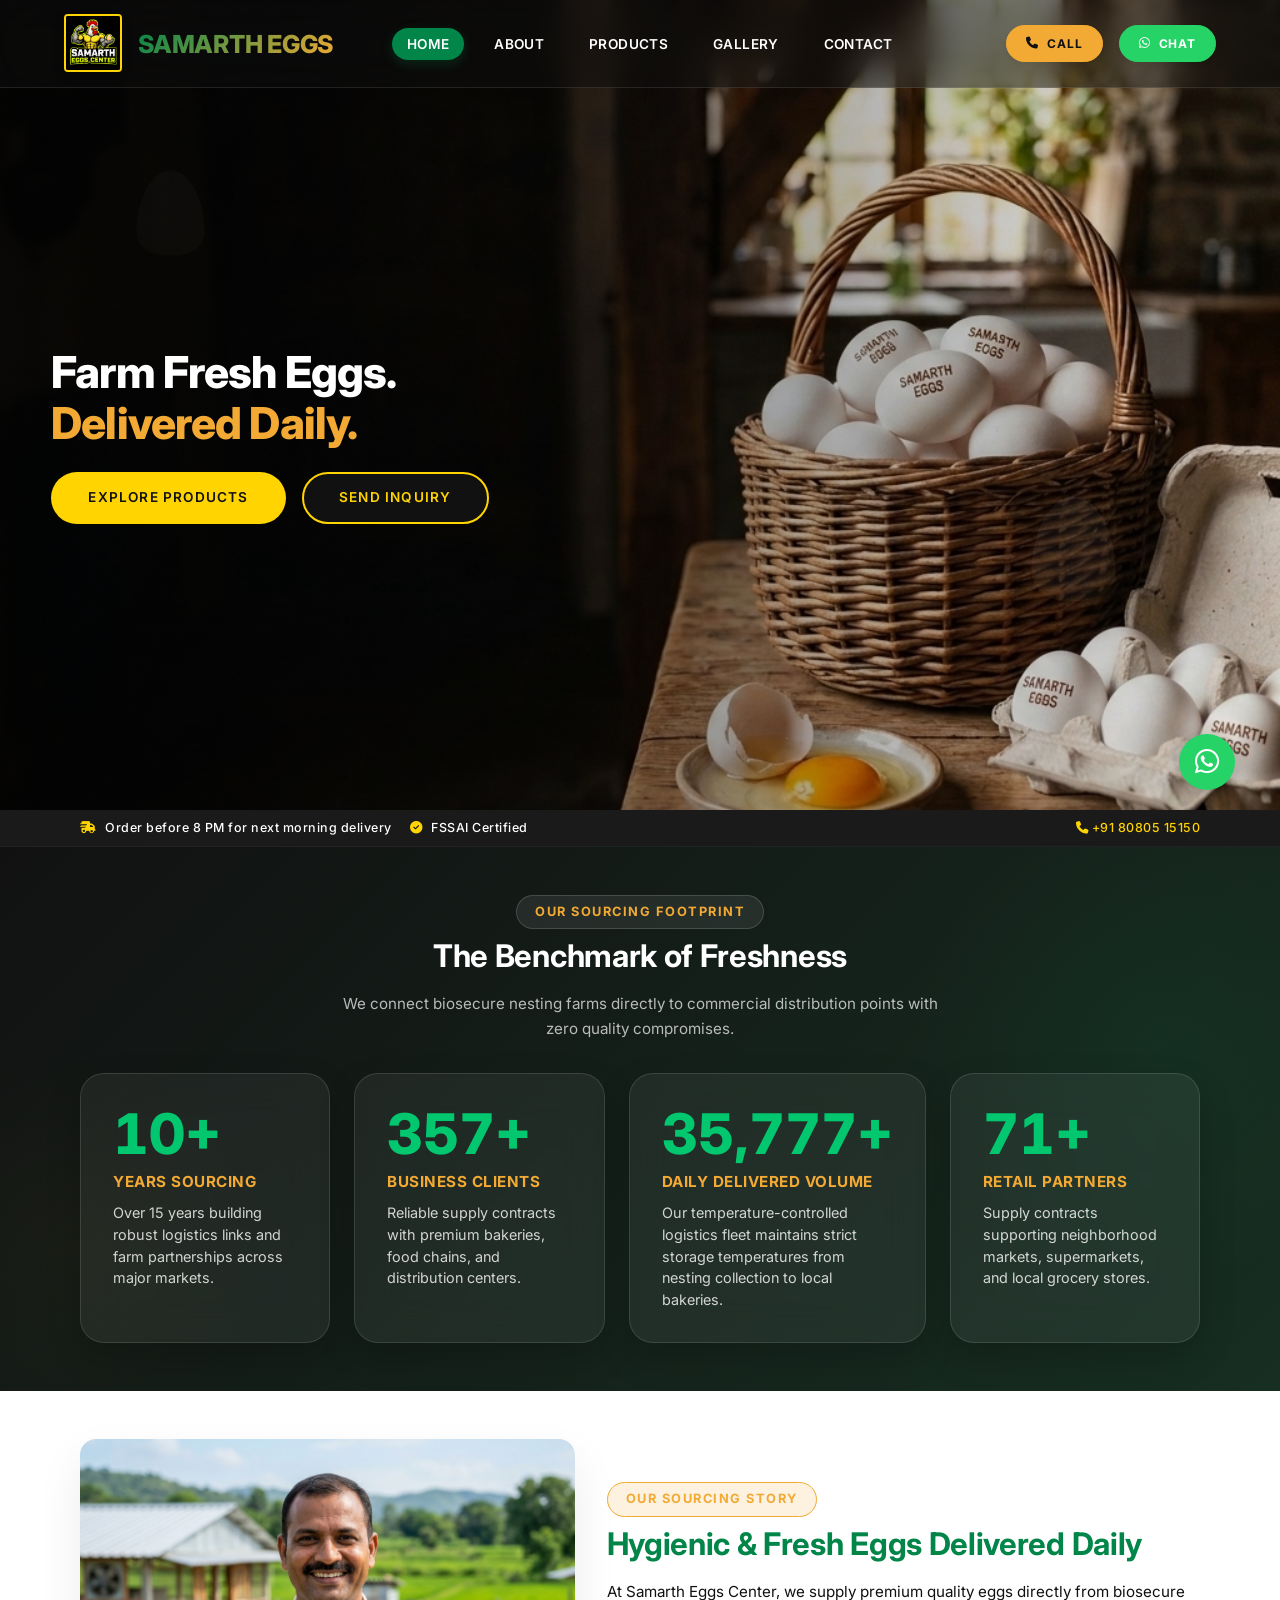
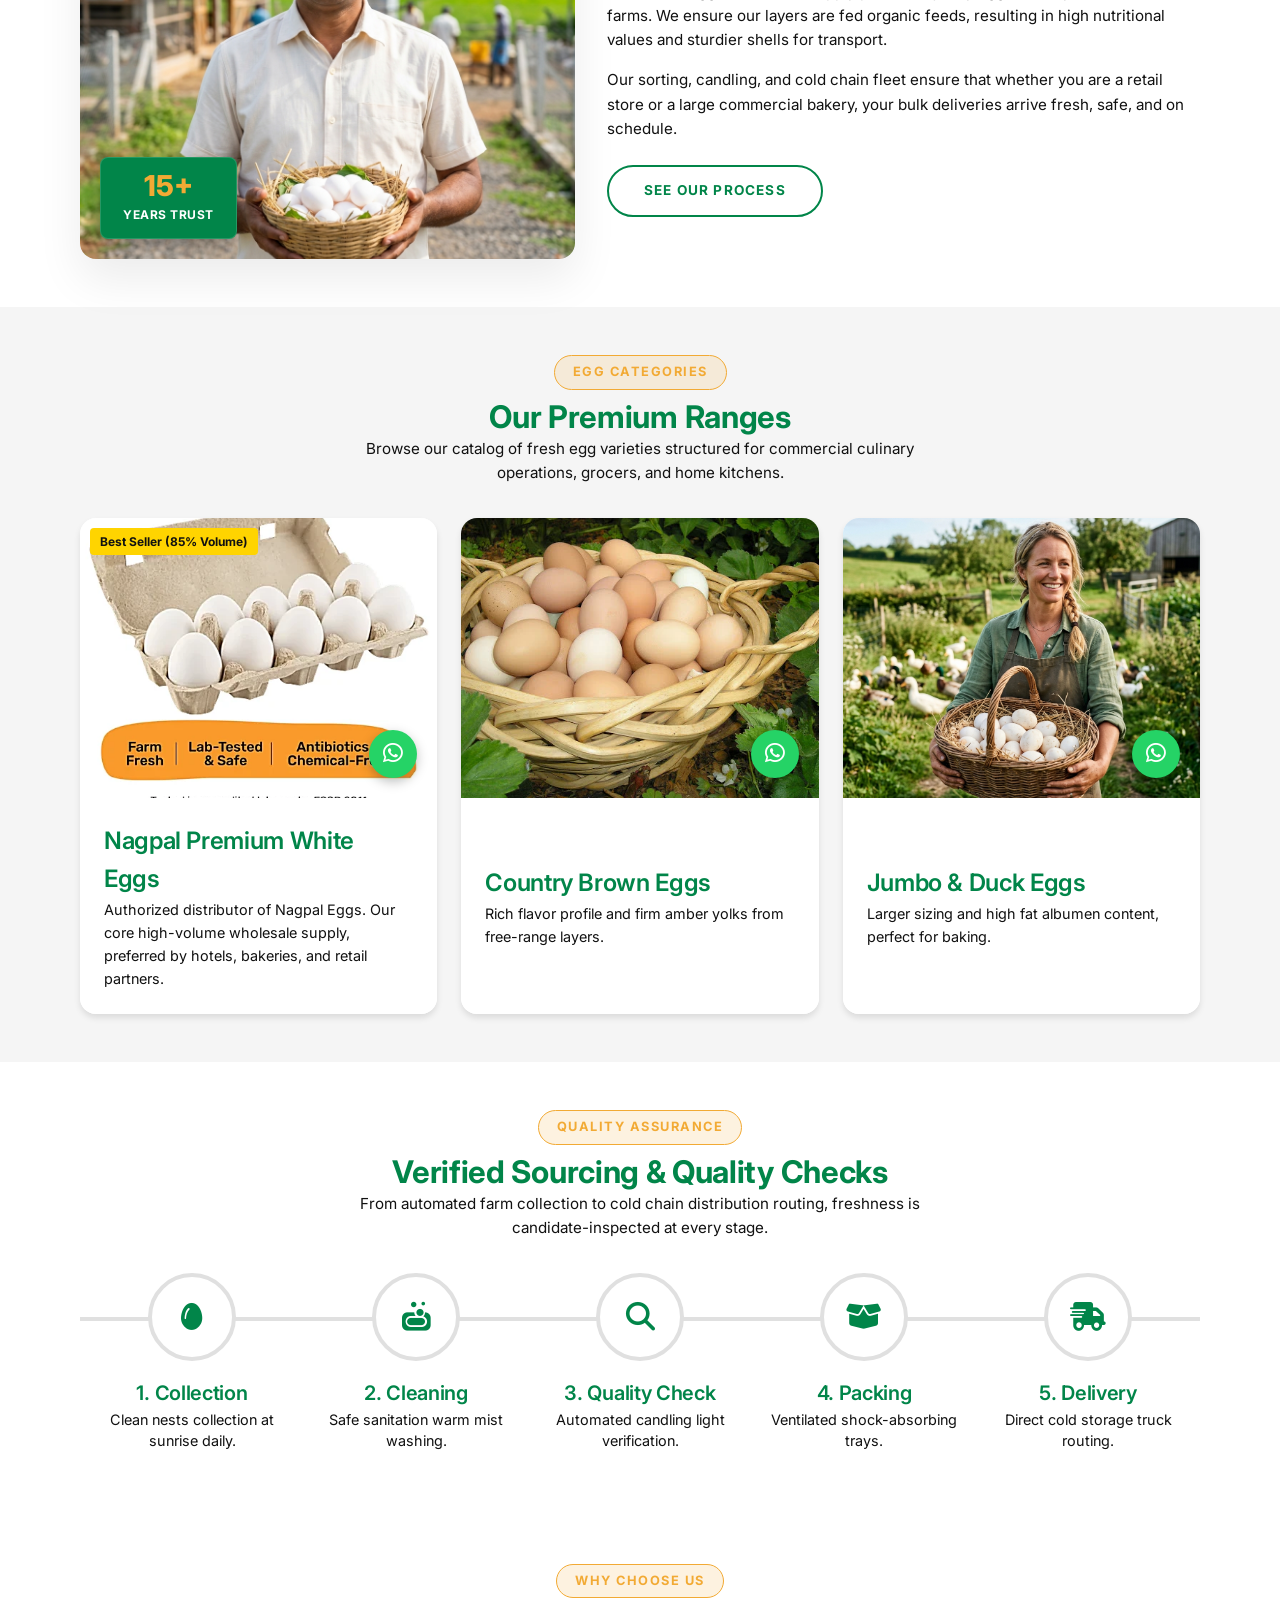
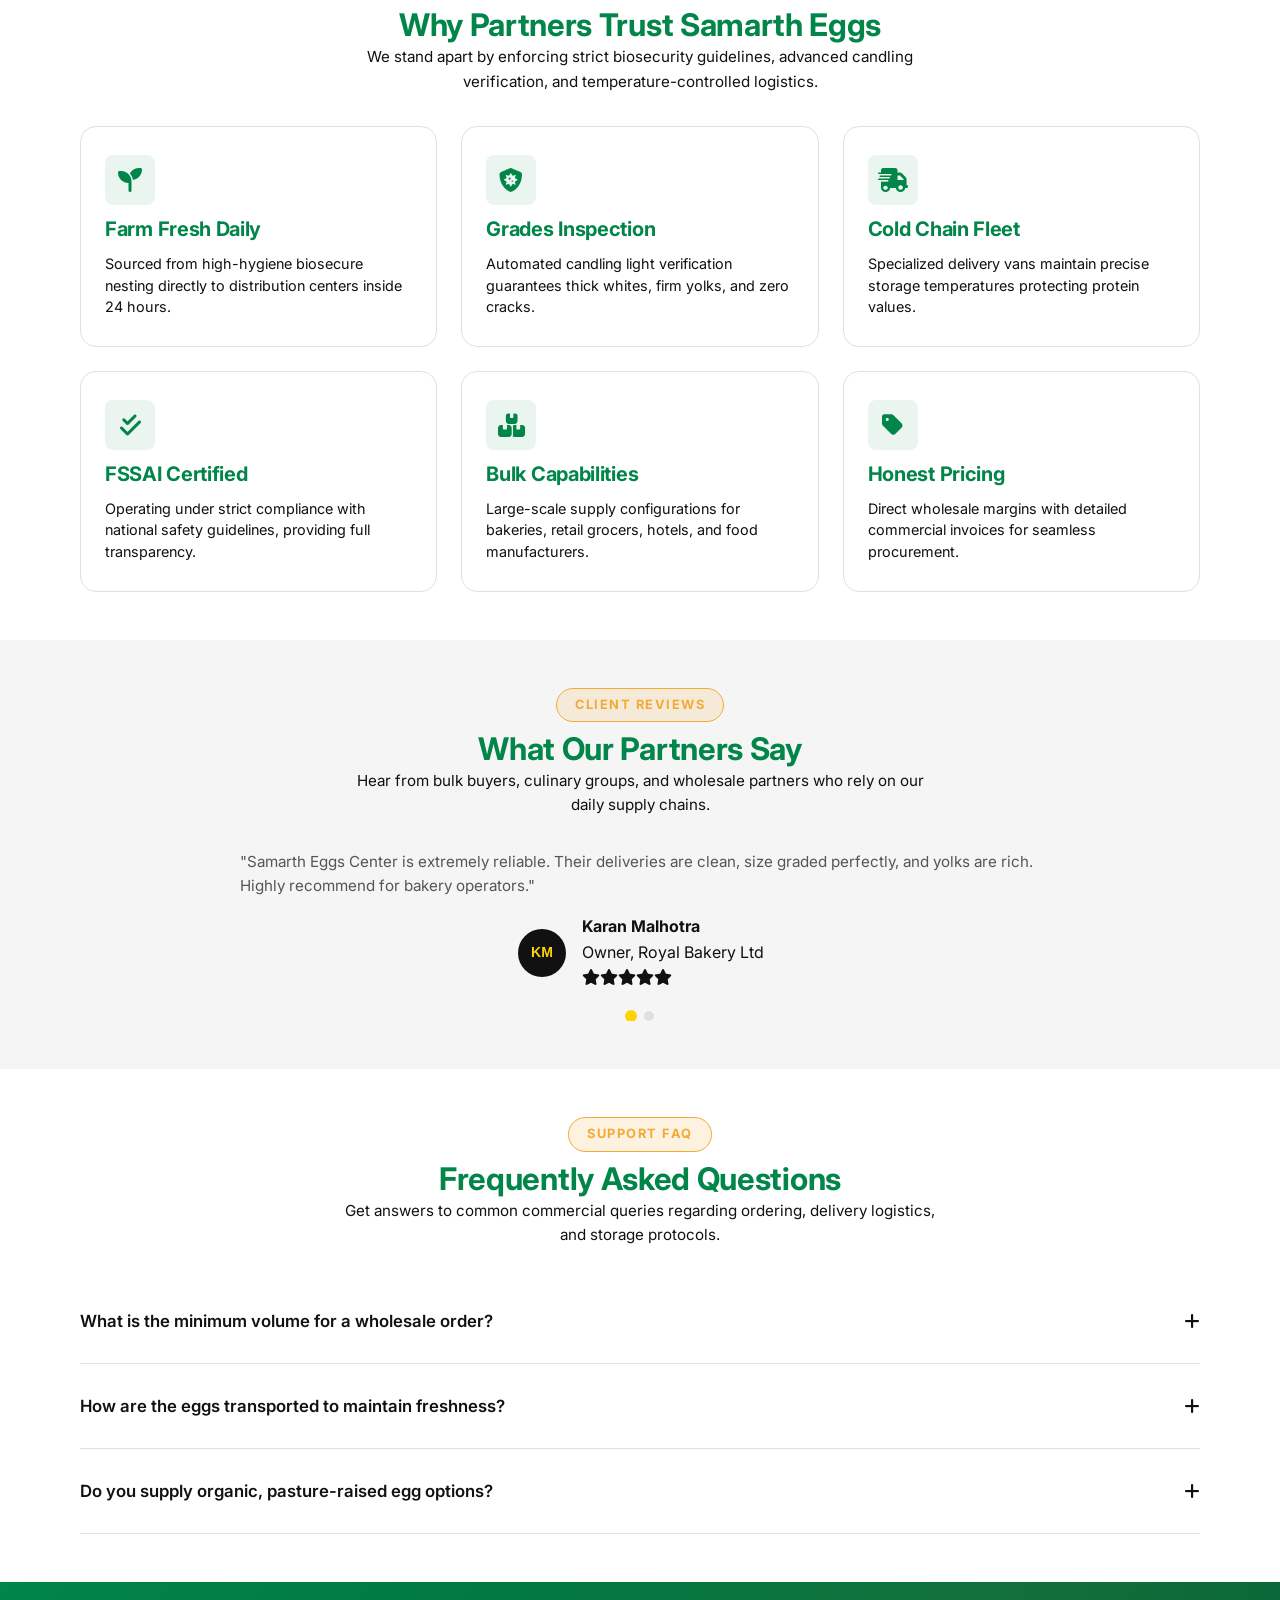
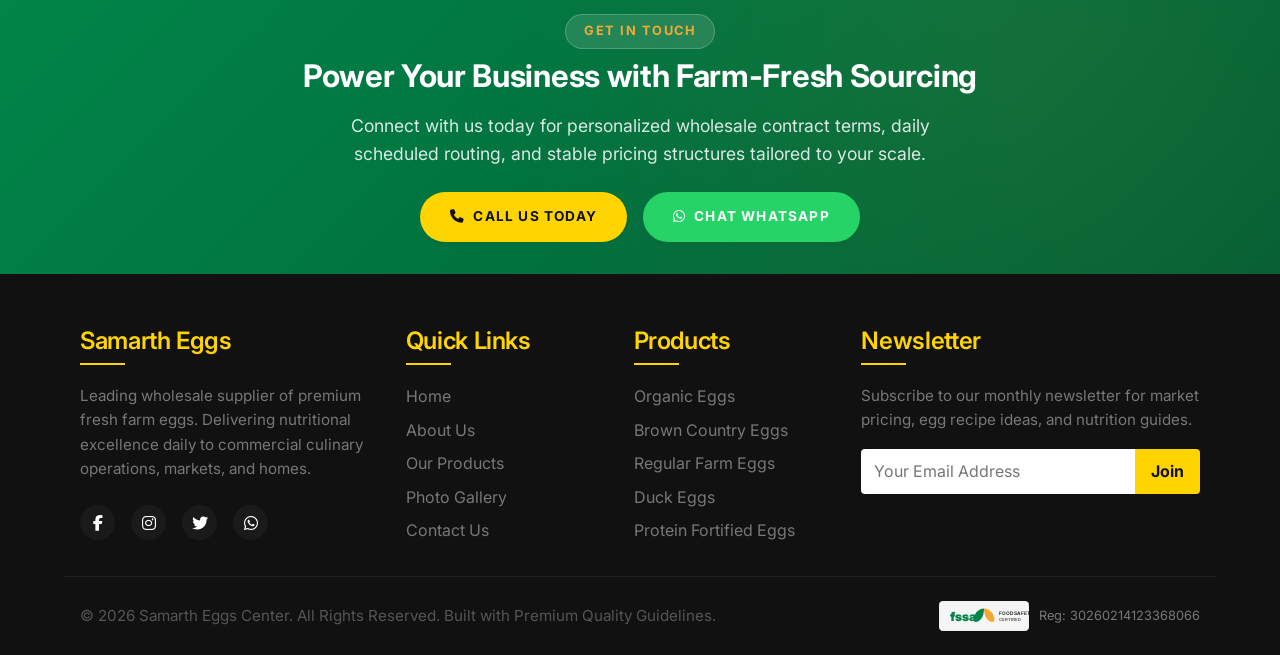
==== index.html @ 02a740b0 "Update white eggs branding, premium frosted glass cards, google map integration, and floating whatsa" ====
<!DOCTYPE html>
<html lang="en">
<head>
  <meta charset="UTF-8">
  <meta name="viewport" content="width=device-width, initial-scale=1.0">
  <title>Samarth Eggs Center | Premium Fresh Farm Eggs Delivered Daily</title>
  <meta name="description" content="Get premium quality farm fresh eggs delivered daily. We supply high-protein, organic, country, and brown eggs wholesale for hotels, bakeries, and retail.">
  
  <!-- Canonical & SEO Metas -->
  <link rel="canonical" href="https://samartheggscenter.com/index.html">
  <meta property="og:title" content="Samarth Eggs Center | Premium Fresh Farm Eggs">
  <meta property="og:description" content="Get premium quality farm fresh eggs delivered daily wholesale for hotels, bakeries, and retail.">
  <meta property="og:type" content="website">
  <meta property="og:url" content="https://samartheggscenter.com/index.html">
  <meta property="og:image" content="https://samartheggscenter.com/logo.jpeg">
  <meta name="twitter:card" content="summary_large_image">
  
  <!-- Favicon -->
  <link rel="icon" type="image/jpeg" href="logo.jpeg">
  
  <!-- Icons CDN -->
  <link rel="stylesheet" href="https://cdnjs.cloudflare.com/ajax/libs/font-awesome/6.4.0/css/all.min.css">
  
  <!-- CSS Stylesheets -->
  <link rel="stylesheet" href="css/style.css">
  <link rel="stylesheet" href="css/responsive.css">

  <!-- Organization Schema -->
  <script type="application/ld+json">
  {
    "@context": "https://schema.org",
    "@type": "LocalBusiness",
    "name": "Samarth Eggs Center",
    "image": "https://samartheggscenter.com/logo.jpeg",
    "@id": "https://samartheggscenter.com/#organization",
    "url": "https://samartheggscenter.com",
    "telephone": "+918080515150",
    "priceRange": "$$",
    "address": {
      "@type": "PostalAddress",
      "streetAddress": "Ganesh Narayan Omkarmal Chawal No 99, Room No 05, Opp. Sunder Tower Building, T.J.Road, Sewri West",
      "addressLocality": "Mumbai",
      "addressRegion": "Maharashtra",
      "postalCode": "400015",
      "addressCountry": "IN"
    },
    "openingHoursSpecification": {
      "@type": "OpeningHoursSpecification",
      "dayOfWeek": [
        "Monday",
        "Tuesday",
        "Wednesday",
        "Thursday",
        "Friday",
        "Saturday",
        "Sunday"
      ],
      "opens": "06:00",
      "closes": "21:00"
    }
  }
  </script>
</head>
<body class="has-hero-overlay">

  <!-- Preloader -->
  <div id="preloader">
    <div class="loader"></div>
  </div>

  <!-- Scroll Progress Indicator -->
  <div id="scroll-progress"></div>
  <!-- Header & Sticky Navbar -->
  <header class="scrolled">
    <div class="container navbar">
      <a href="index.html" class="logo" style="display: flex; align-items: center; gap: var(--spacing-sm);">
        <img src="assets/images/logo/logo.jpeg" alt="Samarth Eggs Mascot Logo" style="border-radius: var(--radius-sm); border: 2px solid var(--primary);">
        <span class="logo-text">SAMARTH EGGS</span>
      </a>
      
      <button class="mobile-menu-toggle" aria-label="Toggle Navigation" aria-expanded="false" aria-controls="nav-links">
        <span></span>
        <span></span>
        <span></span>
        <span></span>
      </button>

      <ul class="nav-links" id="nav-links">
        <li><a href="index.html" class="active">Home</a></li>
        <li><a href="about.html">About</a></li>
        <li><a href="products.html">Products</a></li>
        <li><a href="gallery.html">Gallery</a></li>
        <li><a href="contact.html">Contact</a></li>
        <li class="mobile-only-action" style="margin-top: var(--spacing-md);"><a href="tel:+918080515150" class="btn btn-primary"><i class="fas fa-phone"></i> Call Us</a></li>
        <li class="mobile-only-action" style="margin-top: var(--spacing-xs);"><a href="#" class="btn btn-secondary whatsapp-chat-trigger"><i class="fab fa-whatsapp"></i> Chat WhatsApp</a></li>
      </ul>

      <div class="nav-actions">
        <a href="tel:+918080515150" class="btn btn-primary" style="padding: 0.5rem 1.2rem; font-size: 0.75rem;"><i class="fas fa-phone"></i> Call</a>
        <a href="#" class="btn btn-secondary whatsapp-chat-trigger" style="padding: 0.5rem 1.2rem; font-size: 0.75rem;"><i class="fab fa-whatsapp"></i> Chat</a>
      </div>
    </div>
  </header>


  <!-- Hero Section -->
  <section class="hero">
    <div class="hero-overlay"></div>
    <div class="hero-floating-eggs">
      <svg class="floating-egg floating-egg-1" viewBox="0 0 100 120" fill="none" xmlns="http://www.w3.org/2000/svg">
        <path d="M50 10C25 10 10 50 10 80C10 100 25 110 50 110C75 110 90 100 90 80C90 50 75 10 50 10Z" fill="url(#eggGradient)" opacity="0.6"/>
        <defs>
          <radialGradient id="eggGradient" cx="40%" cy="40%" r="60%">
            <stop offset="0%" stop-color="#FFFFFF"/>
            <stop offset="70%" stop-color="#FFFDF0"/>
            <stop offset="100%" stop-color="#FFEBB3"/>
          </radialGradient>
        </defs>
      </svg>
      <svg class="floating-egg floating-egg-2" viewBox="0 0 100 120" fill="none" xmlns="http://www.w3.org/2000/svg">
        <path d="M50 10C25 10 10 50 10 80C10 100 25 110 50 110C75 110 90 100 90 80C90 50 75 10 50 10Z" fill="url(#eggGradient2)" opacity="0.5"/>
        <defs>
          <radialGradient id="eggGradient2" cx="45%" cy="45%" r="55%">
            <stop offset="0%" stop-color="#FFFFFF"/>
            <stop offset="85%" stop-color="#FFFDF0"/>
            <stop offset="100%" stop-color="#FFE18A"/>
          </radialGradient>
        </defs>
      </svg>
    </div>
    
    <div class="container hero-content">
      <!-- Minimal Headline -->
      <h1 class="hero-headline animate-fade-up">Farm Fresh Eggs.<br><span style="color: var(--nagpal-yellow);">Delivered Daily.</span></h1>
      
      <!-- Minimal CTAs -->
      <div class="hero-btns animate-fade-up delay-100" style="margin-top: var(--spacing-md);">
        <a href="products.html" class="btn btn-primary pulse-btn">Explore Products</a>
        <a href="contact.html" class="btn btn-secondary">Send Inquiry</a>
      </div>
    </div>

    <!-- Delivery Truck Animation Wrapper -->
    <div class="truck-illustration-wrapper">
      <i class="fas fa-truck" style="font-size: 3rem; color: var(--nagpal-yellow);"></i>
    </div>
  </section>
   <!-- Top Alert Bar -->
  <div class="top-bar">
    <div class="container top-bar-content">
      <div class="top-bar-info">
        <span><i class="fas fa-shipping-fast"></i> Order before 8 PM for next morning delivery</span>
        <span><i class="fas fa-check-circle"></i> FSSAI Certified</span>
      </div>
      <div class="top-bar-contact">
        <a href="tel:+918080515150" style="color: var(--primary);"><i class="fas fa-phone"></i> +91 80805 15150</a>
      </div>
    </div>
  </div>

  <!-- Frosted Glass Sourcing Impact Section -->
  <section class="section glass-stats-section" style="padding: var(--spacing-xxl) 0;">
    <!-- Organic blur background gradient blob details -->
    <div style="position: absolute; top: -10%; right: -10%; width: 500px; height: 500px; background: radial-gradient(circle, rgba(2, 199, 111, 0.05) 0%, transparent 70%); pointer-events: none;"></div>
    <div style="position: absolute; bottom: -10%; left: -10%; width: 400px; height: 400px; background: radial-gradient(circle, rgba(242, 170, 52, 0.03) 0%, transparent 70%); pointer-events: none;"></div>
    
    <div class="container">
      <div class="text-center" style="margin-bottom: var(--spacing-xl);">
        <span class="hero-eyebrow" style="background: rgba(255, 255, 255, 0.08); border-color: rgba(255, 255, 255, 0.15); color: var(--nagpal-yellow); margin-bottom: var(--spacing-xs);">Our Sourcing Footprint</span>
        <h2 style="color: var(--white); font-family: var(--font-headings); font-weight: 700; letter-spacing: -0.01em; margin-bottom: var(--spacing-sm);">The Benchmark of Freshness</h2>
        <p style="max-width: 600px; margin-inline: auto; color: rgba(255, 255, 255, 0.7);">We connect biosecure nesting farms directly to commercial distribution points with zero quality compromises.</p>
      </div>

      <div class="grid-4 reveal-item">
        <!-- Glass Card 1 -->
        <div class="glass-stat-card">
          <span class="glass-stat-card__number" data-target="15" data-suffix="+">15+</span>
          <span class="glass-stat-card__title">Years Sourcing</span>
          <p class="glass-stat-card__desc">Over 15 years building robust logistics links and farm partnerships across major markets.</p>
        </div>

        <!-- Glass Card 2 -->
        <div class="glass-stat-card">
          <span class="glass-stat-card__number" data-target="500" data-suffix="+">500+</span>
          <span class="glass-stat-card__title">Business Clients</span>
          <p class="glass-stat-card__desc">Reliable supply contracts with premium bakeries, food chains, and distribution centers.</p>
        </div>

        <!-- Glass Card 3 -->
        <div class="glass-stat-card">
          <span class="glass-stat-card__number" data-target="50000" data-suffix="+">50,000+</span>
          <span class="glass-stat-card__title">Daily Delivered Volume</span>
          <p class="glass-stat-card__desc">Our temperature-controlled logistics fleet maintains strict storage temperatures from nesting collection to local bakeries.</p>
        </div>

        <!-- Glass Card 4 -->
        <div class="glass-stat-card">
          <span class="glass-stat-card__number" data-target="100" data-suffix="+">100+</span>
          <span class="glass-stat-card__title">Retail Partners</span>
          <p class="glass-stat-card__desc">Supply contracts supporting neighborhood markets, supermarkets, and local grocery stores.</p>
        </div>
      </div>
    </div>
  </section>



  <!-- About Summary -->
  <section class="section" style="padding: var(--spacing-xxl) 0;">
    <div class="container about-summary reveal-item">
      <div class="about-image">
        <img src="assets/images/about/about-story.webp" alt="Poultry farm fresh eggs sourcing yard" loading="lazy">
        <div class="about-badge">
          <span class="badge-num">15+</span>
          <span class="badge-text">Years Trust</span>
        </div>
      </div>
      <div style="display: flex; flex-direction: column; justify-content: center;">
        <span class="hero-eyebrow" style="align-self: flex-start; margin-bottom: var(--spacing-xs);">Our Sourcing Story</span>
        <h2 style="color: var(--nagpal-green); font-family: var(--font-headings); font-weight: 700; letter-spacing: -0.01em; line-height: 1.25; margin-bottom: var(--spacing-sm);">Hygienic &amp; Fresh Eggs Delivered Daily</h2>
        <p style="color: var(--text-muted); margin-bottom: var(--spacing-sm); line-height: 1.6;">At Samarth Eggs Center, we supply premium quality eggs directly from biosecure farms. We ensure our layers are fed organic feeds, resulting in high nutritional values and sturdier shells for transport.</p>
        <p style="color: var(--text-muted); margin-bottom: var(--spacing-md); line-height: 1.6;">Our sorting, candling, and cold chain fleet ensure that whether you are a retail store or a large commercial bakery, your bulk deliveries arrive fresh, safe, and on schedule.</p>
        <a href="about.html" class="btn btn-outline" style="width: fit-content; border: 2px solid var(--nagpal-green); color: var(--nagpal-green); font-weight: 700;">See Our Process</a>
      </div>
    </div>
  </section>

  <!-- Core Categories Grid -->
  <section class="section" style="background-color: var(--gray-light); padding: var(--spacing-xxl) 0;">
    <div class="container">
      <div class="text-center" style="margin-bottom: var(--spacing-xl);">
        <span class="hero-eyebrow" style="margin-bottom: var(--spacing-xs);">Egg Categories</span>
        <h2 style="color: var(--nagpal-green); font-family: var(--font-headings); font-weight: 700; letter-spacing: -0.01em;">Our Premium Ranges</h2>
        <p style="max-width: 600px; margin-inline: auto; color: var(--text-muted);">Browse our catalog of fresh egg varieties structured for commercial culinary operations, grocers, and home kitchens.</p>
      </div>
      
      <div class="grid-3 reveal-item">
        <!-- Category Card 1 -->
        <div class="category-card card">
          <div class="image-zoom-container" style="height: 280px; position: relative;">
            <img src="assets/images/products/white-eggs.png" alt="Nagpal Premium White Eggs" loading="lazy" style="width:100%; height:100%; object-fit:cover;">
            <a href="https://wa.me/917738515150?text=Hello%20Samarth%20Eggs%2C%20I%20am%20interested%20in%20your%20Nagpal%20Premium%20White%20Eggs." target="_blank" class="whatsapp-card-float" title="Enquire on WhatsApp">
              <i class="fab fa-whatsapp"></i>
            </a>
            <span style="position: absolute; top: 10px; left: 10px; background: var(--primary); color: var(--dark); padding: 4px 10px; font-size: 0.75rem; font-weight: 700; border-radius: var(--radius-sm); z-index: 10;">Best Seller (85% Volume)</span>
          </div>
          <div class="category-card__body" style="padding: var(--spacing-md); background: var(--white); position: relative; z-index: 2; flex-grow: 1; display: flex; flex-direction: column; justify-content: center;">
            <h3 style="color: var(--nagpal-green); font-family: var(--font-headings); font-size: 1.5rem; margin-bottom: var(--spacing-2xs);">Nagpal Premium White Eggs</h3>
            <p style="font-size: 0.9rem; color: var(--text-muted); margin-bottom: 0;">Authorized distributor of Nagpal Eggs. Our core high-volume wholesale supply, preferred by hotels, bakeries, and retail partners.</p>
          </div>
        </div>

        <!-- Category Card 2 -->
        <div class="category-card card">
          <div class="image-zoom-container" style="height: 280px; position: relative;">
            <img src="assets/images/products/country-eggs.png" alt="Country Brown Eggs" loading="lazy" style="width:100%; height:100%; object-fit:cover;">
            <a href="https://wa.me/917738515150?text=Hello%20Samarth%20Eggs%2C%20I%20am%20interested%20in%20your%20Country%20Brown%20Eggs." target="_blank" class="whatsapp-card-float" title="Enquire on WhatsApp">
              <i class="fab fa-whatsapp"></i>
            </a>
          </div>
          <div class="category-card__body" style="padding: var(--spacing-md); background: var(--white); position: relative; z-index: 2; flex-grow: 1; display: flex; flex-direction: column; justify-content: center;">
            <h3 style="color: var(--nagpal-green); font-family: var(--font-headings); font-size: 1.5rem; margin-bottom: var(--spacing-2xs);">Country Brown Eggs</h3>
            <p style="font-size: 0.9rem; color: var(--text-muted); margin-bottom: 0;">Rich flavor profile and firm amber yolks from free-range layers.</p>
          </div>
        </div>

        <!-- Category Card 3 -->
        <div class="category-card card">
          <div class="image-zoom-container" style="height: 280px; position: relative;">
            <img src="assets/images/products/duck-eggs.webp" alt="Jumbo and Duck Eggs" loading="lazy" style="width:100%; height:100%; object-fit:cover;">
            <a href="https://wa.me/917738515150?text=Hello%20Samarth%20Eggs%2C%20I%20am%20interested%20in%20your%20Jumbo%20and%20Duck%20Eggs." target="_blank" class="whatsapp-card-float" title="Enquire on WhatsApp">
              <i class="fab fa-whatsapp"></i>
            </a>
          </div>
          <div class="category-card__body" style="padding: var(--spacing-md); background: var(--white); position: relative; z-index: 2; flex-grow: 1; display: flex; flex-direction: column; justify-content: center;">
            <h3 style="color: var(--nagpal-green); font-family: var(--font-headings); font-size: 1.5rem; margin-bottom: var(--spacing-2xs);">Jumbo &amp; Duck Eggs</h3>
            <p style="font-size: 0.9rem; color: var(--text-muted); margin-bottom: 0;">Larger sizing and high fat albumen content, perfect for baking.</p>
          </div>
        </div>
      </div>
    </div>
  </section>

  <!-- Quality Timeline Section -->
  <section class="section" style="padding: var(--spacing-xxl) 0;">
    <div class="container">
      <div class="text-center" style="margin-bottom: var(--spacing-xl);">
        <span class="hero-eyebrow" style="margin-bottom: var(--spacing-xs);">Quality Assurance</span>
        <h2 style="color: var(--nagpal-green); font-family: var(--font-headings); font-weight: 700; letter-spacing: -0.01em;">Verified Sourcing &amp; Quality Checks</h2>
        <p style="max-width: 600px; margin-inline: auto; color: var(--text-muted);">From automated farm collection to cold chain distribution routing, freshness is candidate-inspected at every stage.</p>
      </div>
      <div class="timeline reveal-item">
        <div class="timeline-step">
          <div class="timeline-icon"><i class="fas fa-egg"></i></div>
          <h3>1. Collection</h3>
          <p>Clean nests collection at sunrise daily.</p>
        </div>
        <div class="timeline-step">
          <div class="timeline-icon"><i class="fas fa-soap"></i></div>
          <h3>2. Cleaning</h3>
          <p>Safe sanitation warm mist washing.</p>
        </div>
        <div class="timeline-step">
          <div class="timeline-icon"><i class="fas fa-search"></i></div>
          <h3>3. Quality Check</h3>
          <p>Automated candling light verification.</p>
        </div>
        <div class="timeline-step">
          <div class="timeline-icon"><i class="fas fa-box-open"></i></div>
          <h3>4. Packing</h3>
          <p>Ventilated shock-absorbing trays.</p>
        </div>
        <div class="timeline-step">
          <div class="timeline-icon"><i class="fas fa-shipping-fast"></i></div>
          <h3>5. Delivery</h3>
          <p>Direct cold storage truck routing.</p>
        </div>
      </div>
    </div>
  </section>

  <!-- Why Choose Us Section -->
  <section class="section" style="padding: var(--spacing-xxl) 0;">
    <div class="container">
      <div class="text-center" style="margin-bottom: var(--spacing-xl);">
        <span class="hero-eyebrow" style="margin-bottom: var(--spacing-xs);">Why Choose Us</span>
        <h2 style="color: var(--nagpal-green); font-family: var(--font-headings); font-weight: 700; letter-spacing: -0.01em;">Why Partners Trust Samarth Eggs</h2>
        <p style="max-width: 600px; margin-inline: auto; color: var(--text-muted);">We stand apart by enforcing strict biosecurity guidelines, advanced candling verification, and temperature-controlled logistics.</p>
      </div>

      <div class="grid-3 reveal-item">
        <!-- Feature Card 1 -->
        <div class="feature-card">
          <div class="feature-card__icon"><i class="fas fa-seedling"></i></div>
          <h3>Farm Fresh Daily</h3>
          <p>Sourced from high-hygiene biosecure nesting directly to distribution centers inside 24 hours.</p>
        </div>

        <!-- Feature Card 2 -->
        <div class="feature-card">
          <div class="feature-card__icon"><i class="fas fa-shield-virus"></i></div>
          <h3>Grades Inspection</h3>
          <p>Automated candling light verification guarantees thick whites, firm yolks, and zero cracks.</p>
        </div>

        <!-- Feature Card 3 -->
        <div class="feature-card">
          <div class="feature-card__icon"><i class="fas fa-shipping-fast"></i></div>
          <h3>Cold Chain Fleet</h3>
          <p>Specialized delivery vans maintain precise storage temperatures protecting protein values.</p>
        </div>

        <!-- Feature Card 4 -->
        <div class="feature-card">
          <div class="feature-card__icon"><i class="fas fa-check-double"></i></div>
          <h3>FSSAI Certified</h3>
          <p>Operating under strict compliance with national safety guidelines, providing full transparency.</p>
        </div>

        <!-- Feature Card 5 -->
        <div class="feature-card">
          <div class="feature-card__icon"><i class="fas fa-boxes"></i></div>
          <h3>Bulk Capabilities</h3>
          <p>Large-scale supply configurations for bakeries, retail grocers, hotels, and food manufacturers.</p>
        </div>

        <!-- Feature Card 6 -->
        <div class="feature-card">
          <div class="feature-card__icon"><i class="fas fa-tag"></i></div>
          <h3>Honest Pricing</h3>
          <p>Direct wholesale margins with detailed commercial invoices for seamless procurement.</p>
        </div>
      </div>
    </div>
  </section>

  <!-- Testimonials Auto Slider -->
  <section class="section-padding" style="background-color: var(--gray-light);">
    <div class="container">
      <div class="text-center" style="margin-bottom: var(--spacing-xl);">
        <span class="hero-eyebrow" style="margin-bottom: var(--spacing-xs);">Client Reviews</span>
        <h2 style="color: var(--nagpal-green); font-family: var(--font-headings); font-weight: 700; letter-spacing: -0.01em;">What Our Partners Say</h2>
        <p style="max-width: 600px; margin-inline: auto; color: var(--text-muted);">Hear from bulk buyers, culinary groups, and wholesale partners who rely on our daily supply chains.</p>
      </div>
      
      <!-- Custom testimonals slider -->
      <div class="custom-slider reveal-item">
        <div class="custom-slides-wrapper">
          <div class="custom-slide">
            <div class="testimonial-card">
              <p class="testimonial-quote">"Samarth Eggs Center is extremely reliable. Their deliveries are clean, size graded perfectly, and yolks are rich. Highly recommend for bakery operators."</p>
              <div class="testimonial-author" style="display: flex; align-items: center; justify-content: center; gap: 15px;">
                <img src="assets/images/testimonials/karan.svg" alt="Karan Malhotra" loading="lazy" style="width: 50px; height: 50px; border-radius: 50%; object-fit: cover;">
                <div class="author-info" style="text-align: left;">
                  <h4>Karan Malhotra</h4>
                  <span>Owner, Royal Bakery Ltd</span>
                  <div class="rating-stars">
                    <i class="fas fa-star"></i><i class="fas fa-star"></i><i class="fas fa-star"></i><i class="fas fa-star"></i><i class="fas fa-star"></i>
                  </div>
                </div>
              </div>
            </div>
          </div>
          <div class="custom-slide">
            <div class="testimonial-card">
              <p class="testimonial-quote">"Our hotel chain enforces strict quality guidelines. Samarth Eggs meets our requirements on hygiene and packaging consistency every time."</p>
              <div class="testimonial-author" style="display: flex; align-items: center; justify-content: center; gap: 15px;">
                <img src="assets/images/testimonials/ananya.svg" alt="Ananya Roy" loading="lazy" style="width: 50px; height: 50px; border-radius: 50%; object-fit: cover;">
                <div class="author-info" style="text-align: left;">
                  <h4>Ananya Roy</h4>
                  <span>Purchase Director, Grande Plaza Hotel</span>
                  <div class="rating-stars">
                    <i class="fas fa-star"></i><i class="fas fa-star"></i><i class="fas fa-star"></i><i class="fas fa-star"></i><i class="fas fa-star"></i>
                  </div>
                </div>
              </div>
            </div>
          </div>
        </div>
        <div class="slider-dots"></div>
      </div>
    </div>
  </section>

  <!-- FAQ Section -->
  <section class="section-padding">
    <div class="container">
      <div class="text-center" style="margin-bottom: var(--spacing-xl);">
        <span class="hero-eyebrow" style="margin-bottom: var(--spacing-xs);">Support FAQ</span>
        <h2 style="color: var(--nagpal-green); font-family: var(--font-headings); font-weight: 700; letter-spacing: -0.01em;">Frequently Asked Questions</h2>
        <p style="max-width: 600px; margin-inline: auto; color: var(--text-muted);">Get answers to common commercial queries regarding ordering, delivery logistics, and storage protocols.</p>
      </div>
      <div class="faq-container reveal-item">
        <div class="faq-item">
          <button class="faq-question">What is the minimum volume for a wholesale order? <i class="fas fa-plus faq-icon"></i></button>
          <div class="faq-answer">
            <p>Our minimum wholesale order starts at 5 trays (150 eggs) for local deliveries. For commercial contracts spanning multiple locations, custom parameters can be set.</p>
          </div>
        </div>
        <div class="faq-item">
          <button class="faq-question">How are the eggs transported to maintain freshness? <i class="fas fa-plus faq-icon"></i></button>
          <div class="faq-answer">
            <p>We use dedicated temperature-controlled vans. This ensures minimal temperature fluctuations, keeping the shell integrity and protein yolk structure intact during travel.</p>
          </div>
        </div>
        <div class="faq-item">
          <button class="faq-question">Do you supply organic, pasture-raised egg options? <i class="fas fa-plus faq-icon"></i></button>
          <div class="faq-answer">
            <p>Yes. We offer fully certified Organic Free-Range Eggs laid by hens fed exclusively organic feed with free access to outdoors.</p>
          </div>
        </div>
      </div>
    </div>
  </section>

  <!-- Final CTA Banner Section -->
  <section class="section" style="background: linear-gradient(135deg, var(--nagpal-green) 0%, #015e34 100%); color: var(--white); padding: var(--spacing-xl) 0; text-align: center; position: relative; overflow: hidden;">
    <!-- Simple light pattern details -->
    <div style="position: absolute; top:0; left:0; width:100%; height:100%; background: radial-gradient(circle at 80% 20%, rgba(242, 170, 52, 0.08) 0%, transparent 50%); pointer-events:none;"></div>
    <div class="container" style="position: relative; z-index: 2; max-width: 800px; margin-inline: auto;">
      <span class="hero-eyebrow" style="background: rgba(255, 255, 255, 0.12); border-color: rgba(255, 255, 255, 0.2); color: var(--nagpal-yellow); margin-bottom: var(--spacing-xs);">Get in Touch</span>
      <h2 style="font-family: var(--font-headings); font-weight: 700; line-height: 1.25; letter-spacing: -0.01em; margin-bottom: var(--spacing-sm); color: var(--white);">Power Your Business with Farm-Fresh Sourcing</h2>
      <p style="color: rgba(255, 255, 255, 0.85); font-size: 1.1rem; line-height: 1.6; margin-bottom: var(--spacing-md); max-width: 620px; margin-inline: auto;">Connect with us today for personalized wholesale contract terms, daily scheduled routing, and stable pricing structures tailored to your scale.</p>
      <div style="display: flex; justify-content: center; gap: var(--spacing-sm); flex-wrap: wrap;">
        <a href="tel:+918080515150" class="btn btn-primary" style="padding: 12px 28px; font-weight: 700; text-transform: uppercase; font-size: 0.85rem; border-radius: var(--radius-full); box-shadow: var(--shadow-sm);"><i class="fas fa-phone"></i> Call Us Today</a>
        <a href="https://wa.me/917738515150?text=Hello%20Samarth%20Eggs%2C%20I%20am%20interested%20in%20setting%20up%20a%20wholesale%20egg%20supply%20contract." target="_blank" class="btn btn-secondary" style="padding: 12px 28px; font-weight: 700; text-transform: uppercase; font-size: 0.85rem; border-radius: var(--radius-full); background: var(--whatsapp-green); border-color: var(--whatsapp-green); color: var(--white); box-shadow: var(--shadow-sm);"><i class="fab fa-whatsapp"></i> Chat WhatsApp</a>
      </div>
    </div>
  </section>

  <!-- Footer -->
  <footer>
    <div class="container footer-grid">
      <div class="footer-col">
        <h3>Samarth Eggs</h3>
        <p style="color: var(--gray);">Leading wholesale supplier of premium fresh farm eggs. Delivering nutritional excellence daily to commercial culinary operations, markets, and homes.</p>
        <div class="footer-socials">
          <a href="#"><i class="fab fa-facebook-f"></i></a>
          <a href="#"><i class="fab fa-instagram"></i></a>
          <a href="#"><i class="fab fa-twitter"></i></a>
          <a href="#" class="whatsapp-chat-trigger"><i class="fab fa-whatsapp"></i></a>
        </div>
      </div>
      <div class="footer-col">
        <h3>Quick Links</h3>
        <ul class="footer-links">
          <li><a href="index.html">Home</a></li>
          <li><a href="about.html">About Us</a></li>
          <li><a href="products.html">Our Products</a></li>
          <li><a href="gallery.html">Photo Gallery</a></li>
          <li><a href="contact.html">Contact Us</a></li>
        </ul>
      </div>
      <div class="footer-col">
        <h3>Products</h3>
        <ul class="footer-links">
          <li><a href="products.html">Organic Eggs</a></li>
          <li><a href="products.html">Brown Country Eggs</a></li>
          <li><a href="products.html">Regular Farm Eggs</a></li>
          <li><a href="products.html">Duck Eggs</a></li>
          <li><a href="products.html">Protein Fortified Eggs</a></li>
        </ul>
      </div>
      <div class="footer-col">
        <h3>Newsletter</h3>
        <p style="color: var(--gray);">Subscribe to our monthly newsletter for market pricing, egg recipe ideas, and nutrition guides.</p>
        <form class="newsletter-form" action="#" method="POST" onsubmit="event.preventDefault(); alert('Subscribed successfully!'); this.reset();">
          <input type="email" placeholder="Your Email Address" required>
          <button type="submit">Join</button>
        </form>
      </div>
    </div>
    <div class="container footer-bottom" style="display: flex; justify-content: space-between; align-items: center; flex-wrap: wrap; gap: var(--spacing-sm);">
      <p style="margin: 0;">&copy; 2026 Samarth Eggs Center. All Rights Reserved. Built with Premium Quality Guidelines.</p>
      <div style="display: flex; align-items: center; gap: 10px;">
        <svg xmlns="http://www.w3.org/2000/svg" viewBox="0 0 300 100" width="90" height="30" style="vertical-align: middle;">
          <rect width="300" height="100" rx="15" fill="#f5f5f5" stroke="#e0e0e0" stroke-width="2"/>
          <text x="35" y="65" font-family="'Inter', sans-serif" font-weight="900" font-size="42" fill="#018549">fssai</text>
          <path d="M150 25 C170 25, 185 45, 185 65 C185 67, 180 70, 178 70 C165 70, 150 55, 150 25 Z" fill="#f2aa34"/>
          <path d="M150 25 C130 25, 115 45, 115 65 C115 67, 120 70, 122 70 C135 70, 150 55, 150 25 Z" fill="#018549"/>
          <text x="200" y="45" font-family="'Inter', sans-serif" font-weight="700" font-size="16" fill="#333">FOOD SAFETY</text>
          <text x="200" y="65" font-family="'Inter', sans-serif" font-weight="700" font-size="14" fill="#666">CERTIFIED</text>
        </svg>
        <span style="font-size: 0.8rem; color: var(--gray);">Reg: 30260214123368066</span>
      </div>
    </div>
  </footer>

  <button id="back-to-top" aria-label="Back to Top"><i class="fas fa-chevron-up"></i></button>

  <!-- Floating WhatsApp Widget -->
  <a href="https://wa.me/917738515150?text=Hello%20Samarth%20Eggs%20Center%2C%20I%20would%20like%20to%20make%20an%20inquiry%20regarding%20farm-fresh%20eggs%20supply." class="whatsapp-float" target="_blank" aria-label="Chat on WhatsApp">
    <i class="fab fa-whatsapp"></i>
  </a>

  <!-- Deferred Scripts -->
  <script src="js/navbar.js" defer></script>
  <script src="js/counter.js" defer></script>
  <script src="js/slider.js" defer></script>
  <script src="js/lazyload.js" defer></script>
  <script src="js/scroll.js" defer></script>
  <script src="js/faq.js" defer></script>
  <script src="js/contact.js" defer></script>
  <script src="js/main.js" defer></script>
</body>
</html>
---- css/style.css ----
/* style.css - Central Imports & Structural Layouts */
@import url('variables.css');
@import url('animations.css');
@import url('components.css');
@import url('utilities.css');

/* CSS Reset & Defaults */
*, *::before, *::after {
  box-sizing: border-box;
  margin: 0;
  padding: 0;
}

html, body {
  scroll-behavior: smooth;
  font-size: 16px;
  background-color: var(--white);
  color: var(--dark);
  font-family: var(--font-body);
  line-height: 1.6;
  -webkit-font-smoothing: antialiased;
  -moz-osx-font-smoothing: grayscale;
  overflow-x: hidden;
  max-width: 100%;
  width: 100%;
}

h1 {
  font-size: clamp(2rem, 3.5vw, 2.75rem);
  font-weight: 800;
  letter-spacing: -0.025em;
}

h2 {
  font-size: clamp(1.5rem, 2.5vw, 1.95rem);
  font-weight: 700;
  letter-spacing: -0.02em;
  line-height: 1.25;
}

h3 {
  font-size: 1.2rem;
  font-weight: 600;
  letter-spacing: -0.015em;
}

p { margin-bottom: var(--spacing-sm); font-size: 0.95rem; color: #555555; }
a { text-decoration: none; color: inherit; transition: var(--transition-fast); }
button, input, textarea, select {
  font-family: inherit;
  font-size: inherit;
  outline: none;
}

/* Page Containers */
.container {
  width: 90%;
  max-width: var(--container-max-width);
  margin: 0 auto;
  padding: 0 var(--spacing-sm);
}

.grid-2 {
  display: grid;
  grid-template-columns: repeat(2, 1fr);
  gap: var(--spacing-md);
}

.grid-3 {
  display: grid;
  grid-template-columns: repeat(3, 1fr);
  gap: var(--spacing-md);
}

.product-grid {
  display: grid;
  grid-template-columns: repeat(3, 1fr);
  gap: var(--spacing-md);
}

.grid-4 {
  display: grid;
  grid-template-columns: repeat(4, 1fr);
  gap: var(--spacing-md);
}

.section-padding {
  padding: var(--spacing-xxl) 0;
}

/* Preloader */
#preloader {
  position: fixed;
  top: 0;
  left: 0;
  width: 100%;
  height: 100%;
  background-color: var(--dark);
  display: flex;
  justify-content: center;
  align-items: center;
  z-index: 9999;
  transition: opacity 0.5s ease, visibility 0.5s ease;
}

.loader {
  width: 50px;
  height: 50px;
  border: 5px solid rgba(255,212,0,0.1);
  border-top-color: var(--primary);
  border-radius: 50%;
  animation: preloaderSpin 1s linear infinite;
}

/* Top Notification Bar */
.top-bar {
  background-color: var(--dark-light);
  color: var(--white);
  font-size: 0.78rem;
  padding: 8px 0;
  font-weight: 500;
  letter-spacing: 0.5px;
  border-bottom: 1px solid #222;
}

.top-bar-content {
  display: flex;
  justify-content: space-between;
  align-items: center;
}

.top-bar-info span {
  margin-right: 15px;
}

.top-bar-info i {
  color: var(--primary);
  margin-right: 5px;
}

/* Navigation Header - Upgraded 2026 Premium Design */
header {
  position: fixed;
  top: 0;
  left: 0;
  width: 100%;
  z-index: 1000;
  transition: all 0.3s cubic-bezier(0.16, 1, 0.3, 1);
  background: rgba(17, 17, 17, 0.45);
  backdrop-filter: blur(24px);
  -webkit-backdrop-filter: blur(24px);
  border-bottom: 1px solid rgba(255, 255, 255, 0.1);
  padding: 0.9rem 0; /* Ensures navbar height is around 80px-84px */
}

.navbar {
  display: flex;
  justify-content: space-between;
  align-items: center;
  padding: 0;
}

.logo {
  display: flex;
  align-items: center;
  gap: 10px; /* Reduced gap between logo and text */
  flex-shrink: 0;
  white-space: nowrap;
  transition: transform var(--transition-fast);
}

.logo:hover {
  transform: scale(1.02);
}

.logo img {
  height: 58px; /* Increased logo size slightly */
  width: auto;
  object-fit: contain;
  border-radius: var(--radius-sm);
  border: 2px solid var(--nagpal-yellow);
  box-shadow: 0 4px 12px rgba(0,0,0,0.1);
  transition: border-color 0.3s ease;
}

.logo-text {
  font-family: var(--font-headings);
  font-size: 1.55rem;
  font-weight: 800;
  letter-spacing: -0.01em; /* Tighter letter spacing */
  background: linear-gradient(135deg, var(--nagpal-green) 0%, var(--nagpal-yellow) 100%);
  -webkit-background-clip: text;
  -webkit-text-fill-color: transparent;
  text-transform: uppercase;
  white-space: nowrap;
  display: inline-block;
  margin-top: 2px; /* Center alignment alignment helper */
}

/* Nav links styling */
.nav-links {
  display: flex;
  list-style: none;
  gap: 1rem; /* Reduced horizontal gaps */
  align-items: center;
  margin: 0;
  padding: 0;
}

.nav-links a {
  font-weight: 600; /* Font weight 600-700 */
  text-transform: uppercase;
  font-size: 0.85rem; /* Slightly reduced size */
  letter-spacing: 0.03em; /* Letter spacing 0.02-0.04em */
  padding: 0.5rem 0.9rem; /* Reduced active background padding */
  color: var(--white);
  border-radius: var(--radius-full);
  transition: all var(--transition-normal);
  position: relative;
}

.nav-links a:hover {
  color: var(--nagpal-yellow) !important;
  background: rgba(255, 255, 255, 0.08);
}

.nav-links a.active {
  color: var(--white) !important;
  background: var(--nagpal-green);
  box-shadow: 0 4px 12px rgba(1, 133, 73, 0.25); /* Subtle shadow */
}

/* Nav Actions - CTAs */
.nav-actions {
  display: flex;
  align-items: center;
  gap: var(--spacing-sm);
  margin-left: 2.5rem; /* Separation spacing from navigation links */
}

.nav-actions .btn {
  font-weight: 700;
  text-transform: uppercase;
  font-size: 0.8rem;
  letter-spacing: 0.8px;
  border-radius: var(--radius-full);
  padding: 10px 20px; /* Identical height and padding */
  transition: all var(--transition-fast);
  box-shadow: var(--shadow-sm); /* Soft shadow */
}

.nav-actions .btn:hover {
  transform: translateY(-2px); /* Slight hover lift */
}

.nav-actions .btn:active {
  transform: scale(0.96) translateY(0); /* Pressed state */
}

.nav-actions .btn-primary {
  background: var(--nagpal-yellow);
  color: var(--dark) !important;
  border: 1px solid var(--nagpal-yellow);
}

.nav-actions .btn-primary:hover {
  background: var(--white);
  color: var(--nagpal-green) !important;
  border-color: var(--white);
  box-shadow: 0 6px 20px rgba(242, 170, 52, 0.2);
}

.nav-actions .btn-secondary {
  background: var(--whatsapp-green);
  color: var(--white) !important;
  border: 1px solid var(--whatsapp-green);
}

.nav-actions .btn-secondary:hover {
  background: var(--whatsapp-green-hover);
  border-color: var(--whatsapp-green-hover);
  box-shadow: 0 6px 20px rgba(37, 211, 102, 0.25);
}

/* Scrolled State */
header.scrolled {
  background: rgba(255, 255, 255, 0.88); /* Darker glass backdrop on light scroll */
  backdrop-filter: blur(24px);
  -webkit-backdrop-filter: blur(24px);
  box-shadow: 0 8px 30px rgba(0, 0, 0, 0.05);
  border-bottom: 1px solid rgba(255, 255, 255, 0.5);
  padding: 0.55rem 0; /* Ensures scrolled navbar height is around 68px-72px */
}

header.scrolled .nav-links a {
  color: var(--dark);
}

header.scrolled .nav-links a:hover {
  background: rgba(1, 133, 73, 0.06);
  color: var(--nagpal-green) !important;
}

header.scrolled .nav-links a.active {
  color: var(--white) !important;
  background: var(--nagpal-green);
}

header.transparent-dark {
  background: rgba(17, 17, 17, 0.45); /* Dark glass overlay behind default transparent navbar */
  backdrop-filter: blur(20px);
  -webkit-backdrop-filter: blur(20px);
  border-bottom-color: rgba(255, 255, 255, 0.1);
}

header.transparent-dark .nav-links a {
  color: var(--white);
}


/* Mobile Toggle Hamburger Animation */
.mobile-menu-toggle {
  display: none;
  background: none;
  border: none;
  cursor: pointer;
  padding: 8px;
  position: relative;
  width: 40px;
  height: 40px;
  z-index: 1001;
}

.mobile-menu-toggle span {
  display: block;
  position: absolute;
  height: 3px;
  width: 24px;
  background: var(--white);
  border-radius: 9px;
  opacity: 1;
  left: 8px;
  transform: rotate(0deg);
  transition: all 0.25s cubic-bezier(0.16, 1, 0.3, 1);
}

header.scrolled .mobile-menu-toggle span {
  background: var(--dark);
}

.mobile-menu-toggle span:nth-child(1) { top: 12px; }
.mobile-menu-toggle span:nth-child(2),
.mobile-menu-toggle span:nth-child(3) { top: 19px; }
.mobile-menu-toggle span:nth-child(4) { top: 26px; }

/* Opened State Hamburger */
.mobile-menu-toggle.open span {
  background: var(--white) !important;
}
.mobile-menu-toggle.open span:nth-child(1) {
  top: 19px;
  width: 0%;
  left: 50%;
}
.mobile-menu-toggle.open span:nth-child(2) {
  transform: rotate(45deg);
}
.mobile-menu-toggle.open span:nth-child(3) {
  transform: rotate(-45deg);
}
.mobile-menu-toggle.open span:nth-child(4) {
  top: 19px;
  width: 0%;
  left: 50%;
}

/* Keyboard accessibility: focus ring */
a:focus-visible, button:focus-visible {
  outline: 3px solid var(--primary);
  outline-offset: 3px;
}

/* Premium Inner Page Header Banner System */
.page-header {
  position: relative;
  padding: 7rem 1rem 3rem 1rem;
  color: var(--white);
  text-align: center;
  background-size: cover;
  background-position: center;
  background-repeat: no-repeat;
  border-bottom: 1px solid rgba(255, 255, 255, 0.1);
  overflow: hidden;
}

.page-header::before {
  content: '';
  position: absolute;
  top: 0;
  left: 0;
  width: 100%;
  height: 100%;
  background: linear-gradient(180deg, rgba(15, 23, 42, 0.82) 0%, rgba(15, 23, 42, 0.92) 100%);
  z-index: 1;
}

.page-header .container {
  position: relative;
  z-index: 2;
  max-width: 800px;
  margin-inline: auto;
}

.page-header h1 {
  font-family: var(--font-headings);
  font-size: clamp(2.2rem, 4.2vw, 3rem);
  color: var(--primary);
  margin-bottom: 0.5rem;
  letter-spacing: -0.02em;
}

.page-header p {
  color: rgba(255, 255, 255, 0.85);
  font-size: 1.05rem;
  line-height: 1.5;
  margin-bottom: 0;
}

/* Individual Page Specific Banners */
.about-header-bg {
  background-image: url('../assets/images/about/farm-overview.webp');
}

.products-header-bg {
  background-image: url('../assets/images/about/cold-storage.webp');
}

.gallery-header-bg {
  background-image: url('../assets/images/about/packaging-line.webp');
}

.contact-header-bg {
  background-image: url('../assets/images/about/workers-collect.webp');
}

/* Hero Section Styles - Premium Redesign */
.hero {
  height: 90vh;
  min-height: 560px;
  position: relative;
  display: flex;
  align-items: center;
  justify-content: flex-start;
  color: var(--white);
  overflow: hidden;
  text-align: left;
  background: url('../assets/images/hero/hero-banner.png') no-repeat center right / cover;
}

.hero-overlay {
  position: absolute;
  top: 0;
  left: 0;
  width: 100%;
  height: 100%;
  background: linear-gradient(90deg, rgba(0, 0, 0, 0.78) 0%, rgba(0, 0, 0, 0.45) 45%, rgba(0, 0, 0, 0.05) 100%);
  z-index: 1;
}

.hero-content {
  position: relative;
  z-index: 2;
  max-width: 620px;
  padding-top: 85px;
  margin-top: 0;
  margin-left: 0;
  padding-left: 4vw;
  text-align: left;
}

/* Eyebrow Badge */
.hero-eyebrow {
  display: inline-block;
  background: rgba(242, 170, 52, 0.15);
  border: 1px solid var(--nagpal-yellow);
  color: var(--nagpal-yellow);
  padding: 6px 18px;
  font-size: 0.8rem;
  font-weight: 700;
  text-transform: uppercase;
  letter-spacing: 1.5px;
  border-radius: var(--radius-full);
  margin-bottom: var(--spacing-sm);
}

/* Premium Main Title */
.hero-headline {
  font-family: var(--font-headings);
  font-size: clamp(2rem, 3.8vw, 2.75rem);
  font-weight: 800;
  line-height: 1.15;
  letter-spacing: -0.02em;
  color: var(--white);
  max-width: 580px;
  margin: 0 0 var(--spacing-sm) 0;
}

/* Supporting Paragraph */
.hero-desc {
  font-family: var(--font-body);
  font-size: 1.1rem;
  line-height: 1.6;
  color: rgba(255, 255, 255, 0.85);
  max-width: 520px;
  margin: 0 0 var(--spacing-md) 0;
}

.hero-btns {
  display: flex;
  justify-content: flex-start;
  gap: var(--spacing-sm);
  margin-bottom: var(--spacing-md);
}

/* Trust Badges */
.hero-trust {
  display: flex;
  justify-content: center;
  align-items: center;
  gap: var(--spacing-md);
  margin-top: var(--spacing-xl);
  background: rgba(17, 17, 17, 0.6);
  backdrop-filter: blur(8px);
  -webkit-backdrop-filter: blur(8px);
  border: 1px solid rgba(255, 255, 255, 0.08);
  padding: 16px 32px;
  border-radius: var(--radius-lg);
  width: fit-content;
  margin-left: auto;
  margin-right: auto;
  transition: all var(--transition-normal);
}

.hero-trust__item {
  display: flex;
  flex-direction: column;
  align-items: center;
}

.hero-trust__count {
  font-family: var(--font-headings);
  font-size: 1.5rem;
  font-weight: 700;
  color: var(--nagpal-yellow);
}

.hero-trust__label {
  font-family: var(--font-body);
  font-size: 0.75rem;
  color: rgba(255, 255, 255, 0.7);
  text-transform: uppercase;
  letter-spacing: 0.5px;
}

.hero-trust__separator {
  width: 1px;
  height: 30px;
  background: rgba(255, 255, 255, 0.15);
}

@media (max-width: 768px) {
  .hero-headline {
    font-size: 2.8rem;
  }
  .hero-desc {
    font-size: 1rem;
  }
}

@media (max-width: 576px) {
  .hero-trust {
    flex-direction: column;
    gap: var(--spacing-sm);
    padding: 16px 24px;
    width: 100%;
  }
  .hero-trust__separator {
    width: 60px;
    height: 1px;
  }
}

.hero-floating-eggs {
  position: absolute;
  width: 100%;
  height: 100%;
  top: 0;
  left: 0;
  pointer-events: none;
}

.floating-egg {
  position: absolute;
  opacity: 0.12;
  user-select: none;
}

.floating-egg-1 { top: 20%; left: 10%; width: 85px; animation: floatEgg 8s infinite ease-in-out; }
.floating-egg-2 { top: 60%; right: 12%; width: 105px; animation: floatEgg 10s infinite ease-in-out 1.2s; }
.floating-egg-3 { bottom: 15%; left: 20%; width: 65px; animation: floatEgg 6s infinite ease-in-out 2.5s; }

/* Delivery Truck Micro Illustration Animation */
.truck-illustration-wrapper {
  position: absolute;
  bottom: 20px;
  left: -200px;
  width: 120px;
  opacity: 0.7;
  animation: driveTruck 12s linear infinite;
  z-index: 5;
}

@media (max-width: 992px) {
  .truck-illustration-wrapper {
    display: none;
  }
}

@keyframes driveTruck {
  0% { left: -200px; }
  100% { left: 110%; }
}


/* Stats Counter Layout */
.stats-section {
  background-color: #fdfdfd;
  background-image: radial-gradient(#e2e8f0 1.2px, transparent 1.2px);
  background-size: 24px 24px;
  color: var(--dark);
  padding: 5rem 0;
  text-align: center;
  overflow: hidden;
}

.stats-header {
  margin-bottom: var(--spacing-xl);
}

.stats-header h2 {
  font-size: 2.5rem;
  font-family: var(--font-headings);
  color: var(--dark);
  margin-bottom: var(--spacing-xs);
}

.stats-header p {
  color: var(--gray);
  font-size: 1.1rem;
}

.stat-card {
  background-color: var(--white);
  border: 1px solid #e2e8f0;
  border-radius: var(--radius-md);
  box-shadow: 0 4px 20px rgba(0,0,0,0.04);
  padding: var(--spacing-lg) var(--spacing-md);
  text-align: center;
  position: relative;
  overflow: hidden;
  transition: var(--transition-medium);
  border-top: 5px solid transparent;
}

.stat-card:hover {
  transform: translateY(-5px);
  box-shadow: 0 10px 25px rgba(0,0,0,0.08);
}

/* Card border top styling */
.stat-card.card-dark { border-top-color: #111827; }
.stat-card.card-teal { border-top-color: #0d9488; }
.stat-card.card-orange { border-top-color: #d97706; }
.stat-card.card-purple { border-top-color: #7c3aed; }

.stat-icon {
  font-size: 2.2rem;
  margin-bottom: var(--spacing-sm);
}

.stat-card.card-dark .stat-icon { color: #111827; }
.stat-card.card-teal .stat-icon { color: #0d9488; }
.stat-card.card-orange .stat-icon { color: #d97706; }
.stat-card.card-purple .stat-icon { color: #7c3aed; }

.stat-number {
  font-size: 3.5rem;
  font-family: var(--font-headings);
  color: var(--dark);
  line-height: 1.1;
  margin-bottom: var(--spacing-xs);
}

.stat-label {
  text-transform: uppercase;
  letter-spacing: 0.5px;
  font-size: 0.85rem;
  color: var(--gray);
  font-weight: 600;
}

/* Ensure stats section cards always stay side-by-side as smaller boxes */
.stats-section .grid-4 {
  display: grid;
  grid-template-columns: repeat(4, 1fr) !important;
  gap: var(--spacing-sm);
}

@media (max-width: 768px) {
  .stats-section .grid-4 {
    display: flex !important;
    flex-wrap: nowrap !important;
    overflow-x: auto !important;
    justify-content: flex-start !important;
    gap: var(--spacing-sm) !important;
    padding: 10px var(--spacing-xs);
    scrollbar-width: none; /* Hide standard scrollbar */
  }
  .stats-section .grid-4::-webkit-scrollbar {
    display: none; /* Hide Chrome/Safari scrollbar */
  }
  .stat-card {
    flex: 0 0 150px !important;
    padding: var(--spacing-md) var(--spacing-xs);
    border-top-width: 4px;
  }
  .stat-icon {
    font-size: 1.6rem;
    margin-bottom: 5px;
  }
  .stat-number {
    font-size: 1.8rem;
  }
  .stat-label {
    font-size: 0.65rem;
    letter-spacing: 0.5px;
  }
}

/* About Layout */
.about-summary {
  display: grid;
  grid-template-columns: 1fr 1.2fr;
  gap: var(--spacing-xl);
  align-items: center;
}

.about-image {
  position: relative;
  border-radius: var(--radius-lg);
  overflow: hidden;
  box-shadow: var(--shadow-premium);
}

.about-image img {
  width: 100%;
  height: 420px;
  object-fit: cover;
  display: block;
}

.about-badge {
  position: absolute;
  bottom: 20px;
  left: 20px;
  right: auto;
  background: var(--nagpal-green, #0f766e);
  color: var(--white, #ffffff);
  padding: 14px 22px;
  border-radius: var(--radius-md);
  text-align: center;
  box-shadow: 0 10px 25px -5px rgba(0, 0, 0, 0.4);
  display: flex;
  flex-direction: column;
  align-items: center;
  justify-content: center;
  width: fit-content;
  max-width: fit-content;
  z-index: 2;
  border: 1px solid rgba(255, 255, 255, 0.15);
}

.about-badge span.badge-num,
.about-badge span:first-child {
  font-family: var(--font-headings);
  font-weight: 800;
  font-size: 1.8rem;
  color: var(--nagpal-yellow, #eab308);
  line-height: 1;
}

.about-badge span.badge-text,
.about-badge span:last-child {
  display: block;
  font-size: 0.75rem;
  text-transform: uppercase;
  font-weight: 700;
  letter-spacing: 0.5px;
  color: var(--white);
  margin-top: 4px;
}

/* Footer Section */
footer {
  background-color: var(--dark);
  color: var(--white);
  padding-top: var(--spacing-xxl);
  padding-bottom: var(--spacing-md);
}

.footer-grid {
  display: grid;
  grid-template-columns: 1.5fr 1fr 1fr 1.5fr;
  gap: var(--spacing-xl);
  margin-bottom: var(--spacing-xl);
}

.footer-col h3 {
  color: var(--primary);
  font-size: 1.5rem;
  margin-bottom: var(--spacing-md);
  position: relative;
  display: inline-block;
}

.footer-col h3::after {
  content: '';
  position: absolute;
  bottom: -5px;
  left: 0;
  width: 45px;
  height: 2px;
  background-color: var(--primary);
}

.footer-links {
  list-style: none;
  display: flex;
  flex-direction: column;
  gap: var(--spacing-xs);
}

.footer-links a {
  color: var(--gray);
}

.footer-links a:hover {
  color: var(--primary);
  padding-left: 5px;
}

.newsletter-form {
  display: flex;
  margin-top: var(--spacing-sm);
}

.newsletter-form input {
  flex: 1;
  padding: 0.8rem;
  border-radius: var(--radius-sm) 0 0 var(--radius-sm);
  border: none;
}

.newsletter-form button {
  background-color: var(--primary);
  color: var(--dark);
  padding: 0.8rem var(--spacing-sm);
  border: none;
  font-weight: 700;
  border-radius: 0 var(--radius-sm) var(--radius-sm) 0;
  cursor: pointer;
  transition: var(--transition-fast);
}

.newsletter-form button:hover {
  background-color: var(--primary-hover);
}

.footer-socials {
  display: flex;
  gap: var(--spacing-sm);
  margin-top: var(--spacing-md);
}

.footer-socials a {
  width: 35px;
  height: 35px;
  background-color: var(--dark-light);
  border-radius: 50%;
  display: flex;
  align-items: center;
  justify-content: center;
  color: var(--white);
  transition: var(--transition-fast);
}

.footer-socials a:hover {
  background-color: var(--primary);
  color: var(--dark);
}

.footer-bottom {
  border-top: 1px solid #222;
  padding-top: var(--spacing-md);
  text-align: center;
  color: var(--gray);
  font-size: 0.85rem;
}

/* Back to Top & Scroll Progress */
#back-to-top {
  position: fixed;
  bottom: 30px;
  right: -60px;
  width: 45px;
  height: 45px;
  background-color: var(--primary);
  color: var(--dark);
  border-radius: 50%;
  display: flex;
  align-items: center;
  justify-content: center;
  cursor: pointer;
  transition: right 0.4s ease, transform var(--transition-fast);
  z-index: 999;
  box-shadow: var(--shadow-md);
  border: none;
}

#back-to-top.show {
  right: 45px;
}

#back-to-top:hover {
  transform: translateY(-5px);
  background-color: var(--primary-hover);
}

#scroll-progress {
  position: fixed;
  top: 0;
  left: 0;
  height: 4px;
  background-color: var(--primary);
  z-index: 1001;
  width: 0%;
}


/* Hide mobile only drawer nav items on desktop */
.mobile-only-action {
  display: none;
}

/* Floating WhatsApp Widget */
.whatsapp-float {
  position: fixed;
  bottom: 110px; /* Offset to not overlap back-to-top button */
  right: 45px; /* Increased from 30px to 45px to prevent clipping on boxed layouts */
  width: 56px;
  height: 56px;
  background-color: #25d366;
  color: #fff !important;
  border-radius: 50%;
  text-align: center;
  font-size: 28px;
  box-shadow: 0 4px 15px rgba(0, 0, 0, 0.25);
  z-index: 9999;
  display: flex;
  align-items: center;
  justify-content: center;
  text-decoration: none;
  transition: all 0.3s cubic-bezier(0.175, 0.885, 0.32, 1.275);
}

.whatsapp-float:hover {
  background-color: #128c7e;
  transform: scale(1.08) translateY(-2px);
}

.whatsapp-float::after {
  content: '';
  position: absolute;
  width: 100%;
  height: 100%;
  border-radius: 50%;
  border: 2px solid #25d366;
  top: 0;
  left: 0;
  box-sizing: border-box;
  animation: wa-pulse 1.8s infinite;
  opacity: 0;
}

@keyframes wa-pulse {
  0% {
    transform: scale(1);
    opacity: 0.8;
  }
  100% {
    transform: scale(1.4);
    opacity: 0;
  }
}
---- css/responsive.css ----
/* responsive.css - Media Queries */
@import url('variables.css');

@media (max-width: 1200px) {
  .hero-content {
    max-width: 540px;
  }
}

@media (max-width: 992px) {
  /* Layout */
  .grid-3 { grid-template-columns: repeat(2, 1fr); }
  .grid-4 { grid-template-columns: repeat(2, 1fr); }
  .product-grid { grid-template-columns: repeat(2, 1fr); }
  
  /* Hero */
  .hero-content { padding-left: 1.5rem; width: 100%; }
  .hero-content h1 { font-size: 3.2rem; }
  .hero-content p { font-size: 1.1rem; }

  /* Upgraded 2026 Mobile Responsive Menu */
  .nav-links {
    position: fixed;
    top: 0;
    right: -100%;
    width: 300px;
    height: 100vh;
    background: rgba(17, 17, 17, 0.85);
    backdrop-filter: blur(25px);
    -webkit-backdrop-filter: blur(25px);
    border-left: 1px solid rgba(255, 255, 255, 0.1);
    flex-direction: column;
    justify-content: center;
    padding: var(--spacing-xxl) var(--spacing-lg) var(--spacing-lg) var(--spacing-lg);
    gap: 1.2rem;
    transition: all 0.5s cubic-bezier(0.16, 1, 0.3, 1);
    box-shadow: -10px 0 40px rgba(0, 0, 0, 0.3);
    z-index: 999;
  }
  
  .nav-links.active {
    right: 0;
  }
  
  .nav-links a {
    color: var(--white) !important;
    font-size: 1.15rem;
    width: 100%;
    text-align: center;
    padding: 0.8rem 1.5rem;
    border-radius: var(--radius-full);
  }

  .nav-links a:hover {
    background: rgba(255, 255, 255, 0.1);
    color: var(--nagpal-yellow) !important;
  }

  .nav-links a.active {
    background: var(--nagpal-green) !important;
    color: var(--white) !important;
  }
  
  .mobile-menu-toggle {
    display: block;
    z-index: 1001;
  }
  
  .nav-actions {
    display: none !important;
  }
  
  .mobile-only-action {
    display: block !important;
    width: 100%;
  }

  .mobile-only-action .btn {
    display: block;
    width: 100%;
    padding: 0.8rem;
    text-align: center;
    border-radius: var(--radius-full);
    font-weight: 700;
  }

  .logo-text {
    font-size: 1.4rem;
  }
  /* Mobile section padding */
  section.section {
    padding: 3rem 0 !important;
  }
  
  .about-summary {
    grid-template-columns: 1fr;
    gap: var(--spacing-lg);
  }
  
  /* Mobile Process Steps Timeline */
  .timeline {
    display: flex;
    flex-direction: column;
    gap: 0.85rem;
    align-items: stretch;
    margin-top: 1.5rem;
  }
  
  .timeline::before {
    display: none;
  }
  
  .timeline-step {
    width: 100%;
    padding: 0.9rem 1.1rem;
    display: flex;
    align-items: center;
    text-align: left;
    gap: 1rem;
    background: var(--white);
    border: 1px solid var(--gray-border);
    border-radius: var(--radius-md);
    box-shadow: 0 4px 12px rgba(0,0,0,0.04);
  }

  .timeline-icon {
    width: 48px;
    height: 48px;
    min-width: 48px;
    font-size: 1.25rem;
    margin: 0;
    border-width: 2px;
    background: rgba(15, 118, 110, 0.08);
  }

  .timeline-step h3 {
    font-size: 1.05rem;
    margin-bottom: 0.15rem;
  }

  .timeline-step p {
    font-size: 0.85rem;
    color: var(--text-muted);
  }

  #back-to-top {
    bottom: 20px;
    right: 18px;
    width: 40px;
    height: 40px;
    font-size: 0.95rem;
  }

  /* Contact layout */
  .contact-section-layout {
    grid-template-columns: 1fr;
    gap: var(--spacing-lg);
  }

  /* Footer */
  .footer-grid {
    grid-template-columns: 1fr 1fr;
  }
}

@media (max-width: 768px) {
  .grid-2 { grid-template-columns: 1fr; }
  .grid-3 { grid-template-columns: 1fr; }
  .grid-4 { grid-template-columns: 1fr; }
  .product-grid { grid-template-columns: 1fr; }
  
  .hero-btns {
    flex-direction: column;
    align-items: center;
  }
  .hero-btns .btn {
    width: 80%;
    max-width: 300px;
  }

  .form-group-row {
    grid-template-columns: 1fr;
    gap: 0;
  }
}

@media (max-width: 480px) {
  .footer-grid {
    grid-template-columns: 1fr;
    gap: var(--spacing-md);
  }
  
  .about-badge {
    padding: 10px 16px;
    bottom: 15px;
    left: 15px;
    right: auto;
  }
  
  .about-badge span.badge-num,
  .about-badge span:first-child {
    font-size: 1.5rem;
  }
}

/* Ensure mobile nav link colors stay visible on subpages inside drawer */
@media (max-width: 992px) {
  header.scrolled .nav-links a,
  .nav-links a {
    color: var(--white) !important;
  }
}

/* Responsive grid overrides for subpages */
@media (max-width: 768px) {
  .mission-vision-grid {
    grid-template-columns: 1fr !important;
    gap: var(--spacing-md) !important;
  }
  .infra-grid {
    grid-template-columns: 1fr !important;
    gap: var(--spacing-lg) !important;
  }
  .certs-grid {
    grid-template-columns: repeat(2, 1fr) !important;
    gap: var(--spacing-sm) !important;
  }
  .details-layout {
    grid-template-columns: 1fr !important;
    margin-top: 5rem !important;
    gap: var(--spacing-lg) !important;
  }
  .top-bar-content {
    flex-direction: column !important;
    text-align: center !important;
    gap: 6px !important;
  }
  .top-bar-info {
    display: flex !important;
    flex-direction: column !important;
    align-items: center !important;
    gap: 4px !important;
  }
  .top-bar-info span {
    margin-right: 0 !important;
  }
}
@media (max-width: 480px) {
  .certs-grid {
    grid-template-columns: 1fr !important;
  }
}
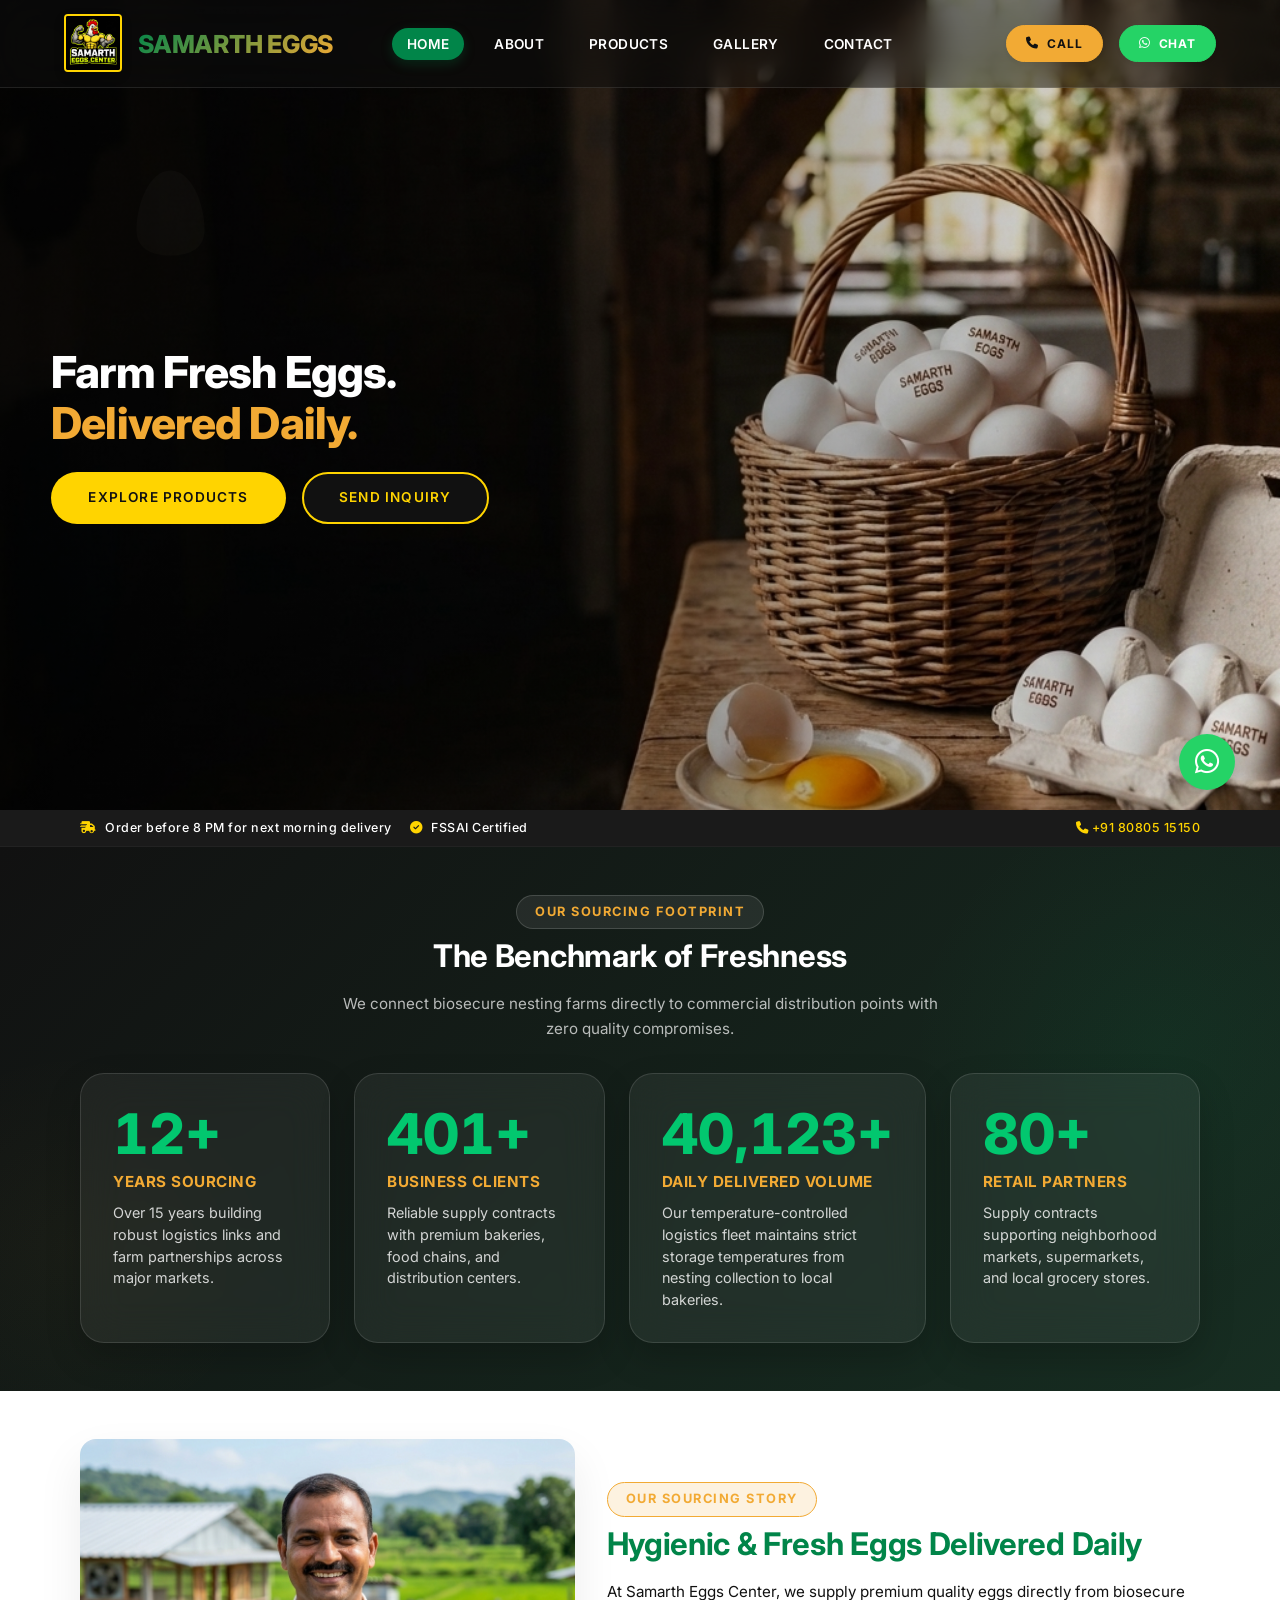
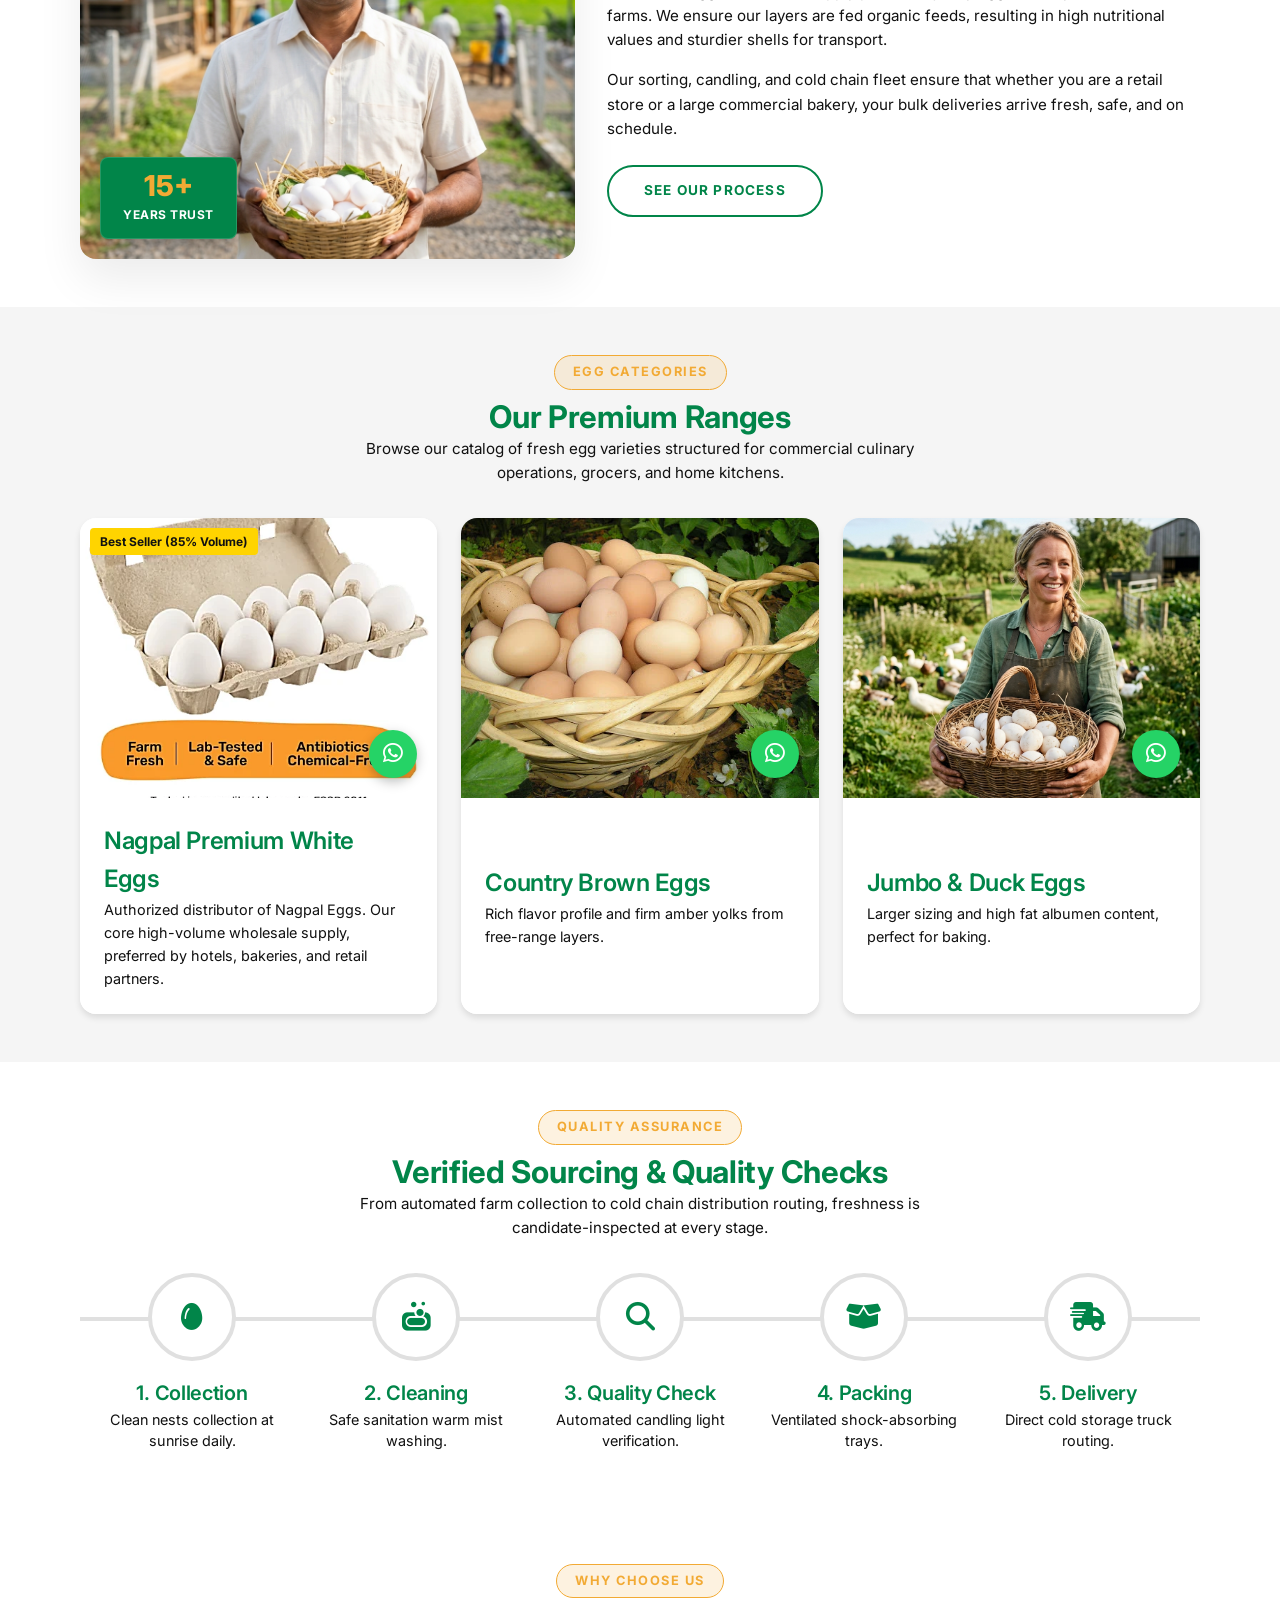
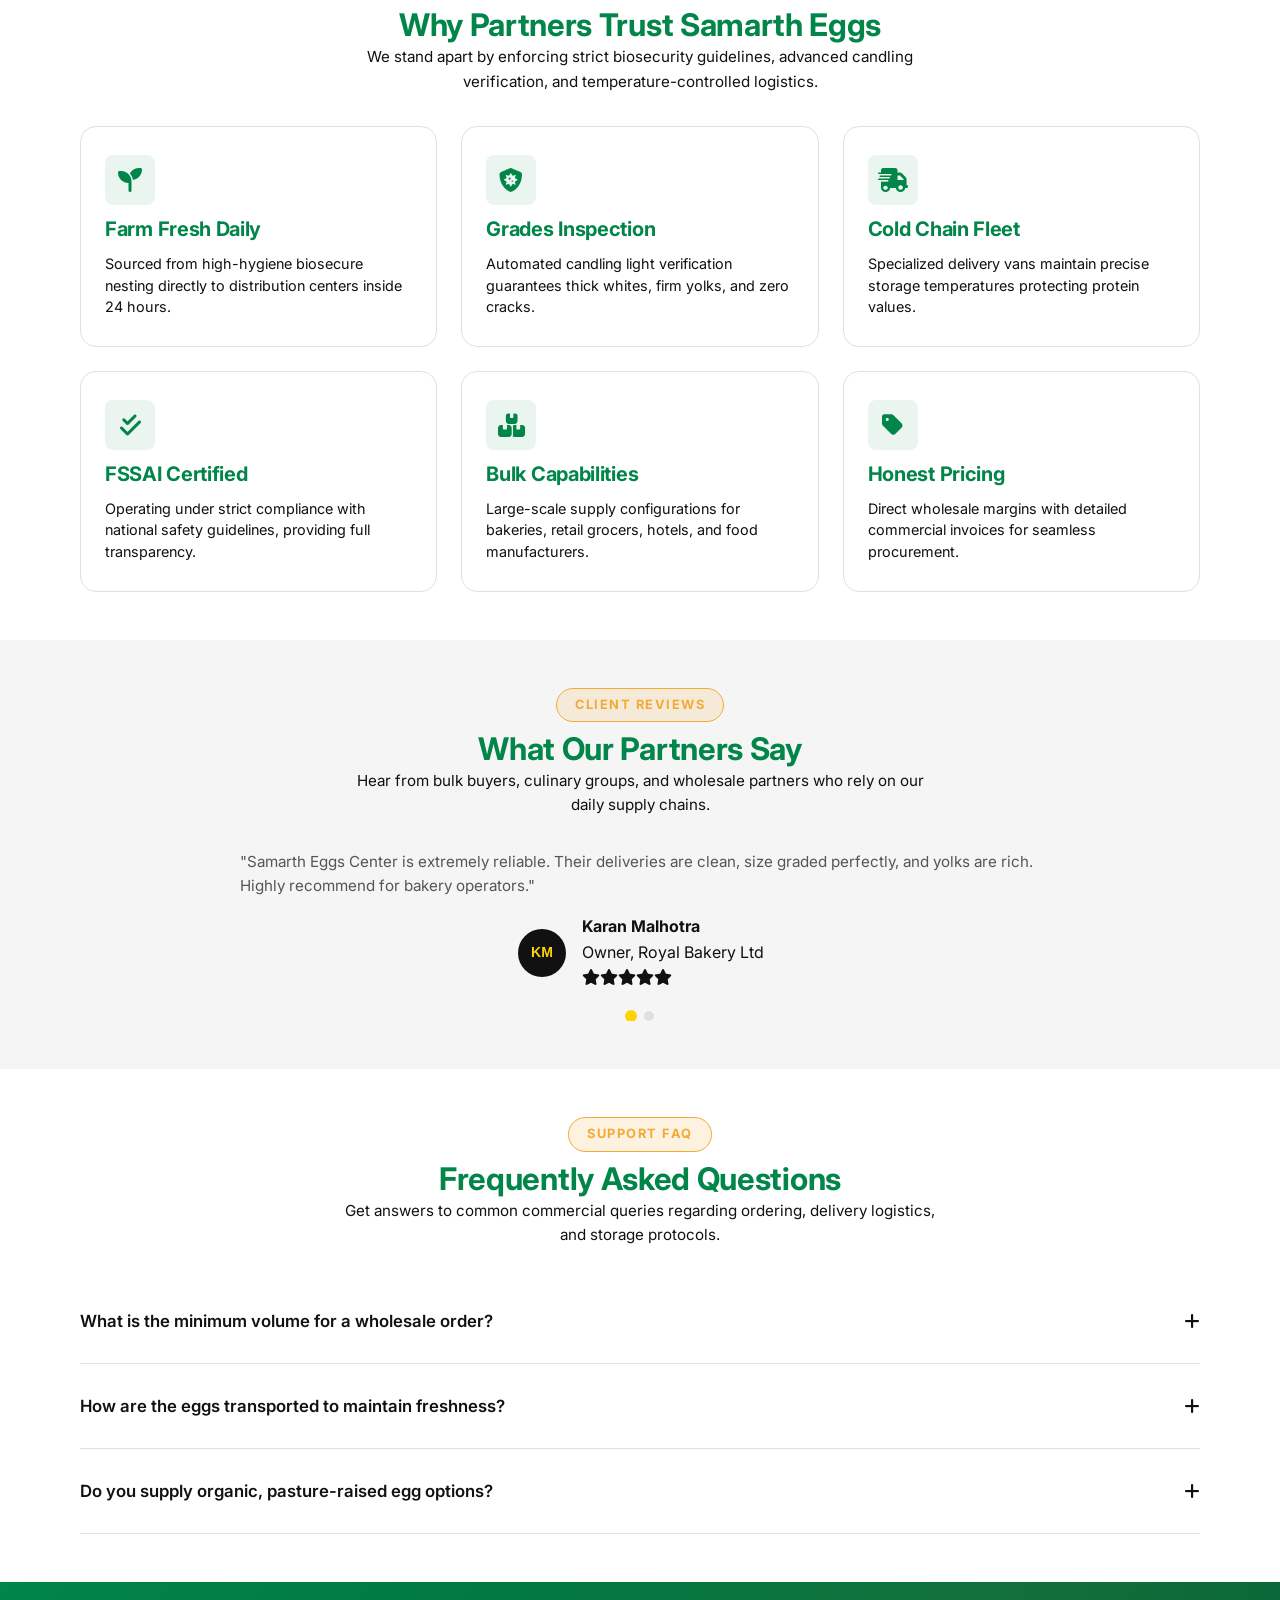
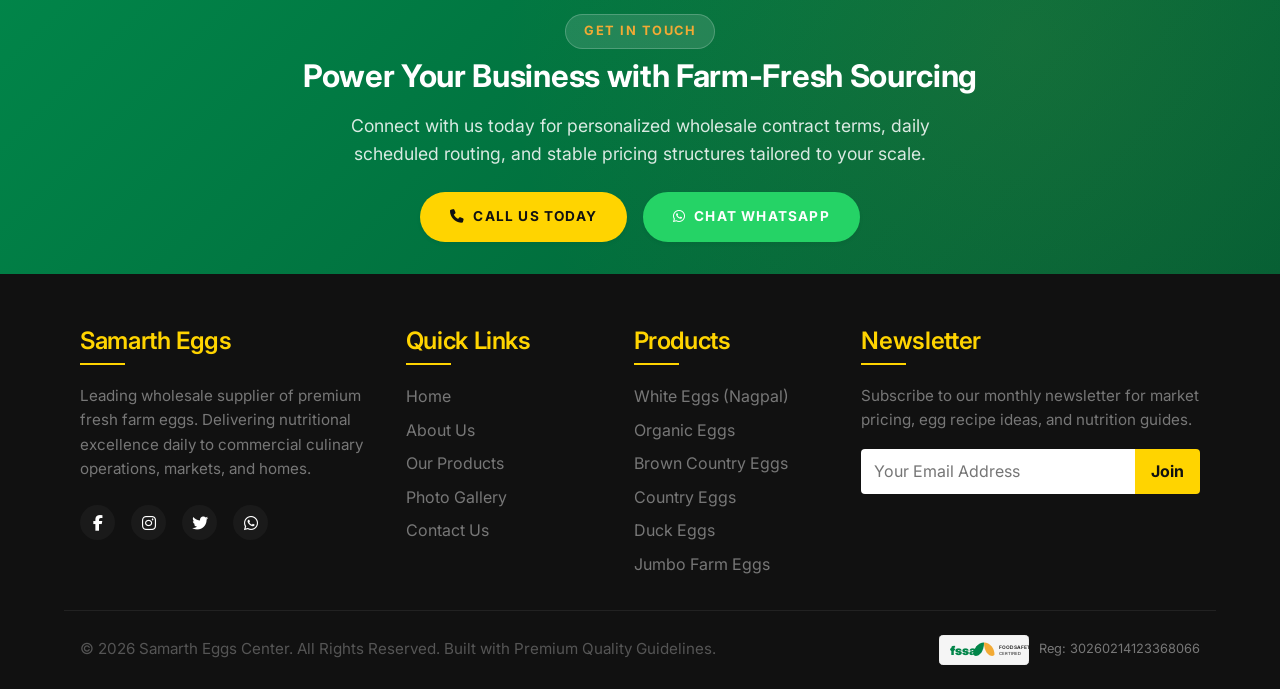
==== commit 18909250: "Standardize footer links and add deep category filter redirection across all pages" ====
--- a/index.html
+++ b/index.html
@@ -494,11 +494,12 @@
       <div class="footer-col">
         <h3>Products</h3>
         <ul class="footer-links">
-          <li><a href="products.html">Organic Eggs</a></li>
-          <li><a href="products.html">Brown Country Eggs</a></li>
-          <li><a href="products.html">Regular Farm Eggs</a></li>
-          <li><a href="products.html">Duck Eggs</a></li>
-          <li><a href="products.html">Protein Fortified Eggs</a></li>
+          <li><a href="products.html?filter=white">White Eggs (Nagpal)</a></li>
+          <li><a href="products.html?filter=organic">Organic Eggs</a></li>
+          <li><a href="products.html?filter=brown">Brown Country Eggs</a></li>
+          <li><a href="products.html?filter=country">Country Eggs</a></li>
+          <li><a href="products.html?filter=duck">Duck Eggs</a></li>
+          <li><a href="products.html?filter=jumbo">Jumbo Farm Eggs</a></li>
         </ul>
       </div>
       <div class="footer-col">
--- a/css/style.css
+++ b/css/style.css
@@ -1012,3 +1012,38 @@
     opacity: 0;
   }
 }
+
+/* Contact Page Styles */
+.contact-section-layout {
+  display: grid;
+  grid-template-columns: 1fr 1.2fr;
+  gap: var(--spacing-xl);
+  align-items: start;
+}
+
+.contact-card {
+  background: rgba(255, 255, 255, 0.45);
+  backdrop-filter: blur(12px);
+  -webkit-backdrop-filter: blur(12px);
+  border: 1px solid rgba(255, 255, 255, 0.55);
+  border-radius: var(--radius-lg);
+  padding: var(--spacing-xl);
+  box-shadow: 0 12px 40px rgba(0, 0, 0, 0.03);
+  transition: all var(--transition-normal);
+}
+
+.contact-card:hover {
+  background: rgba(255, 255, 255, 0.8);
+  transform: translateY(-5px);
+  box-shadow: 0 16px 48px rgba(0, 0, 0, 0.08);
+  border-color: rgba(255, 255, 255, 0.7);
+}
+
+.map-container {
+  width: 100%;
+  height: 400px;
+  border-radius: var(--radius-lg);
+  overflow: hidden;
+  box-shadow: var(--shadow-md);
+  margin-top: var(--spacing-xl);
+}
--- a/css/responsive.css
+++ b/css/responsive.css
@@ -159,7 +159,12 @@
 
   /* Footer */
   .footer-grid {
-    grid-template-columns: 1fr 1fr;
+    grid-template-columns: repeat(2, 1fr);
+    gap: var(--spacing-lg) var(--spacing-md);
+  }
+  .footer-col:first-child,
+  .footer-col:last-child {
+    grid-column: span 2;
   }
 }
 
@@ -180,14 +185,22 @@
 
   .form-group-row {
     grid-template-columns: 1fr;
-    gap: 0;
+    gap: var(--spacing-md);
+  }
+  .map-container {
+    height: 300px !important;
+    margin-top: var(--spacing-lg) !important;
   }
 }
 
 @media (max-width: 480px) {
   .footer-grid {
-    grid-template-columns: 1fr;
-    gap: var(--spacing-md);
+    grid-template-columns: repeat(2, 1fr);
+    gap: var(--spacing-md) var(--spacing-sm);
+  }
+  .footer-col:first-child,
+  .footer-col:last-child {
+    grid-column: span 2;
   }
   
   .about-badge {
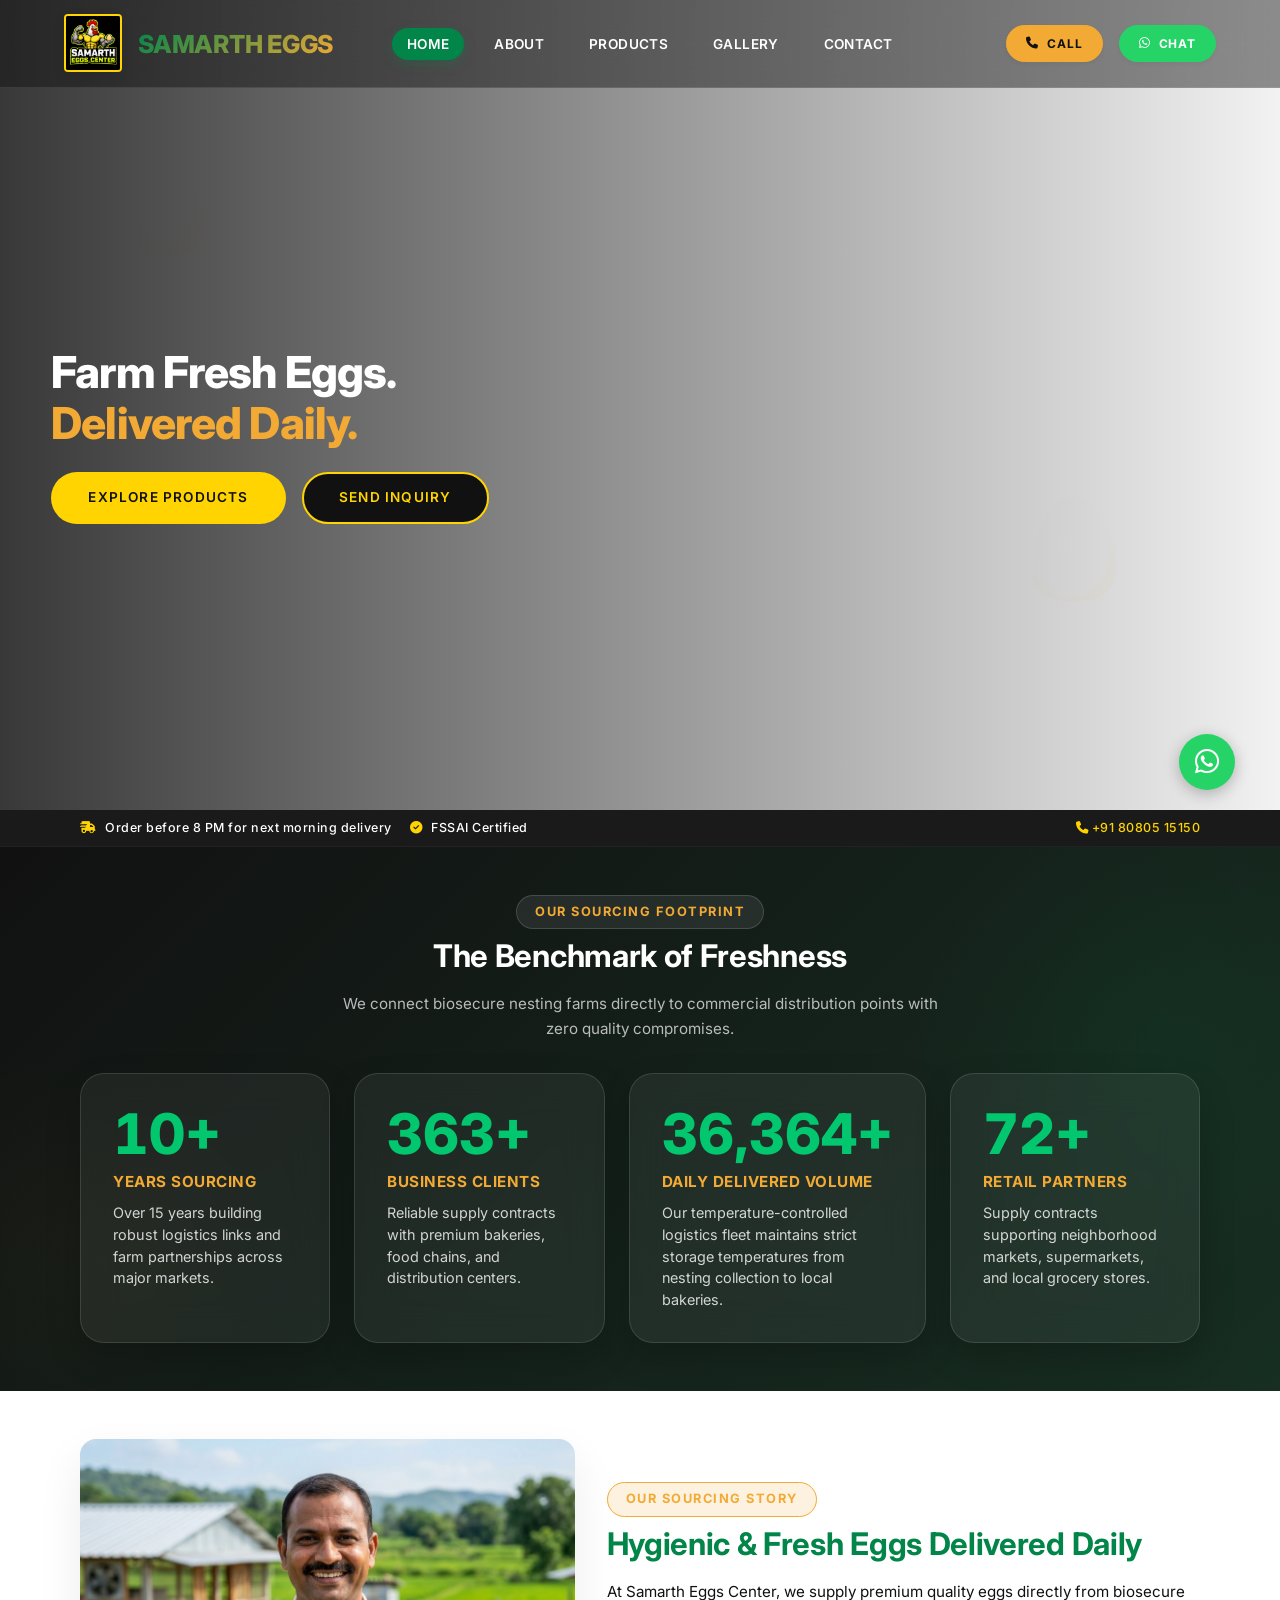
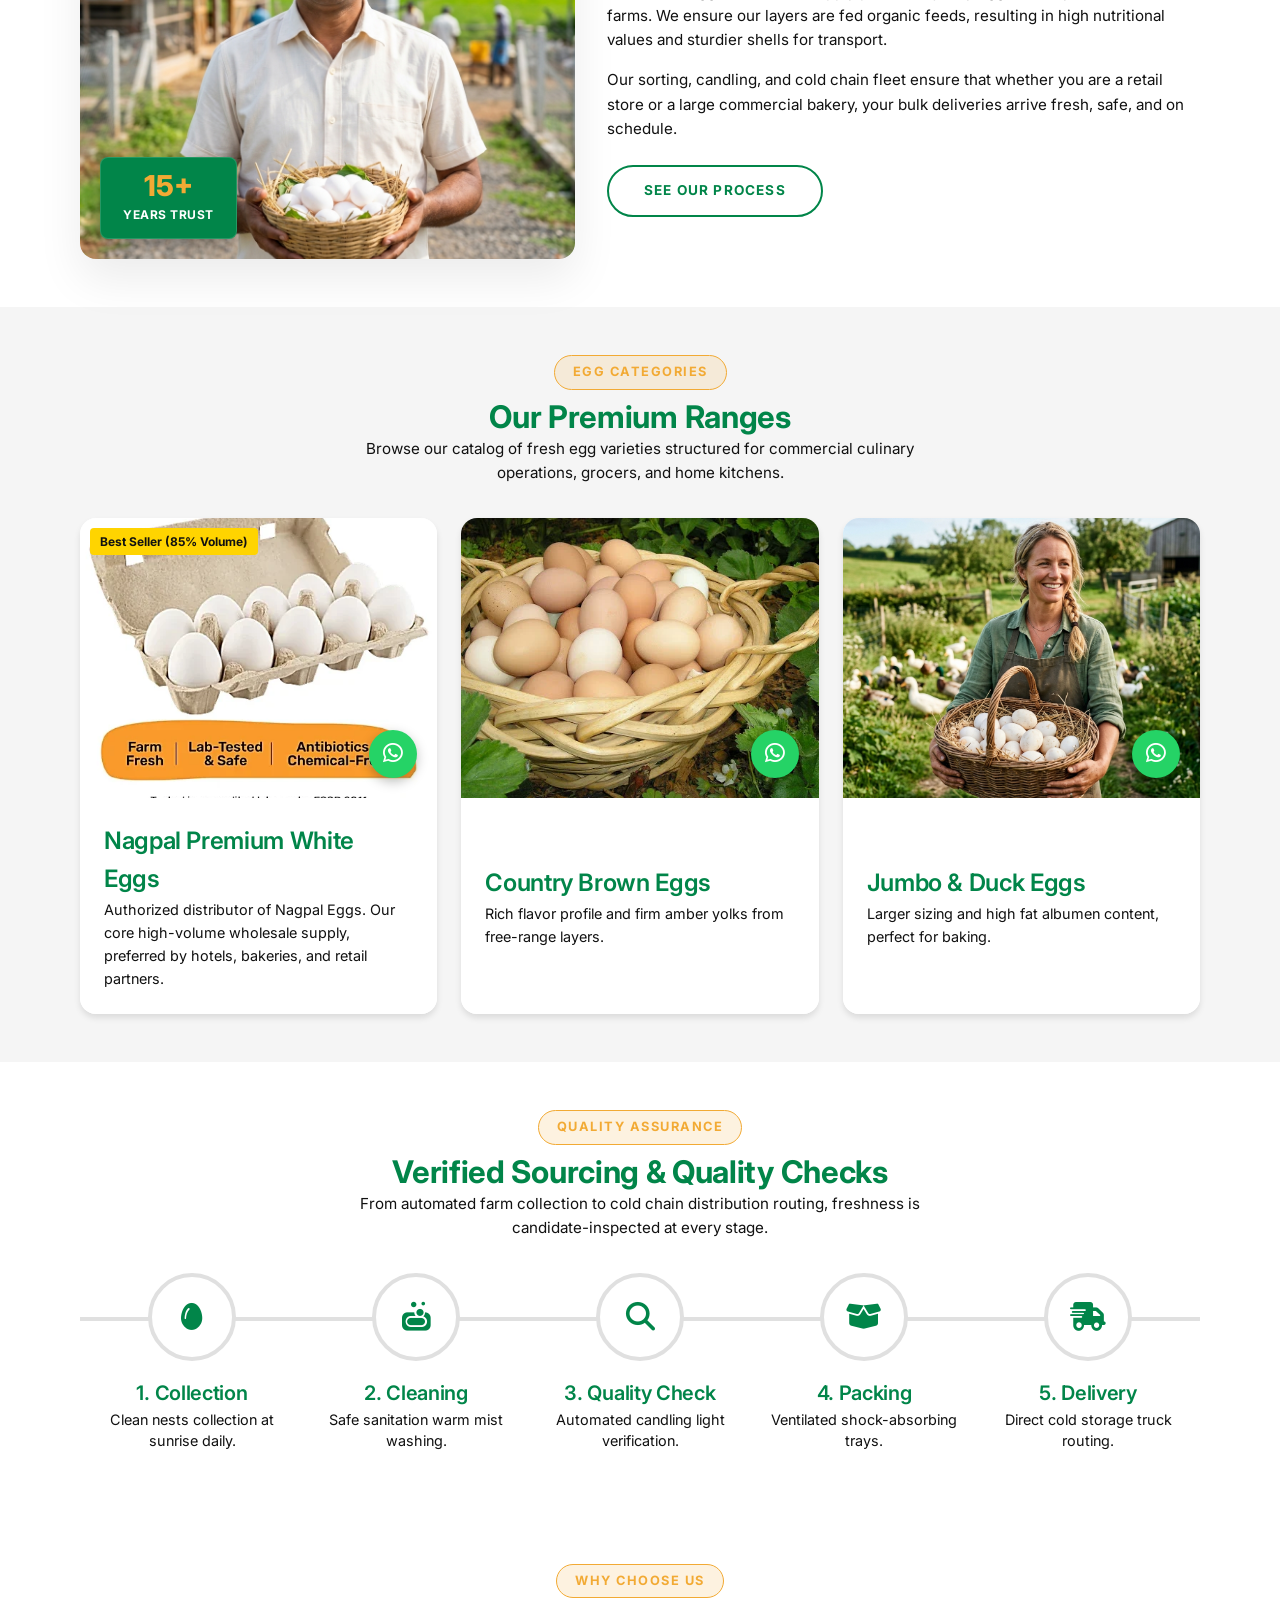
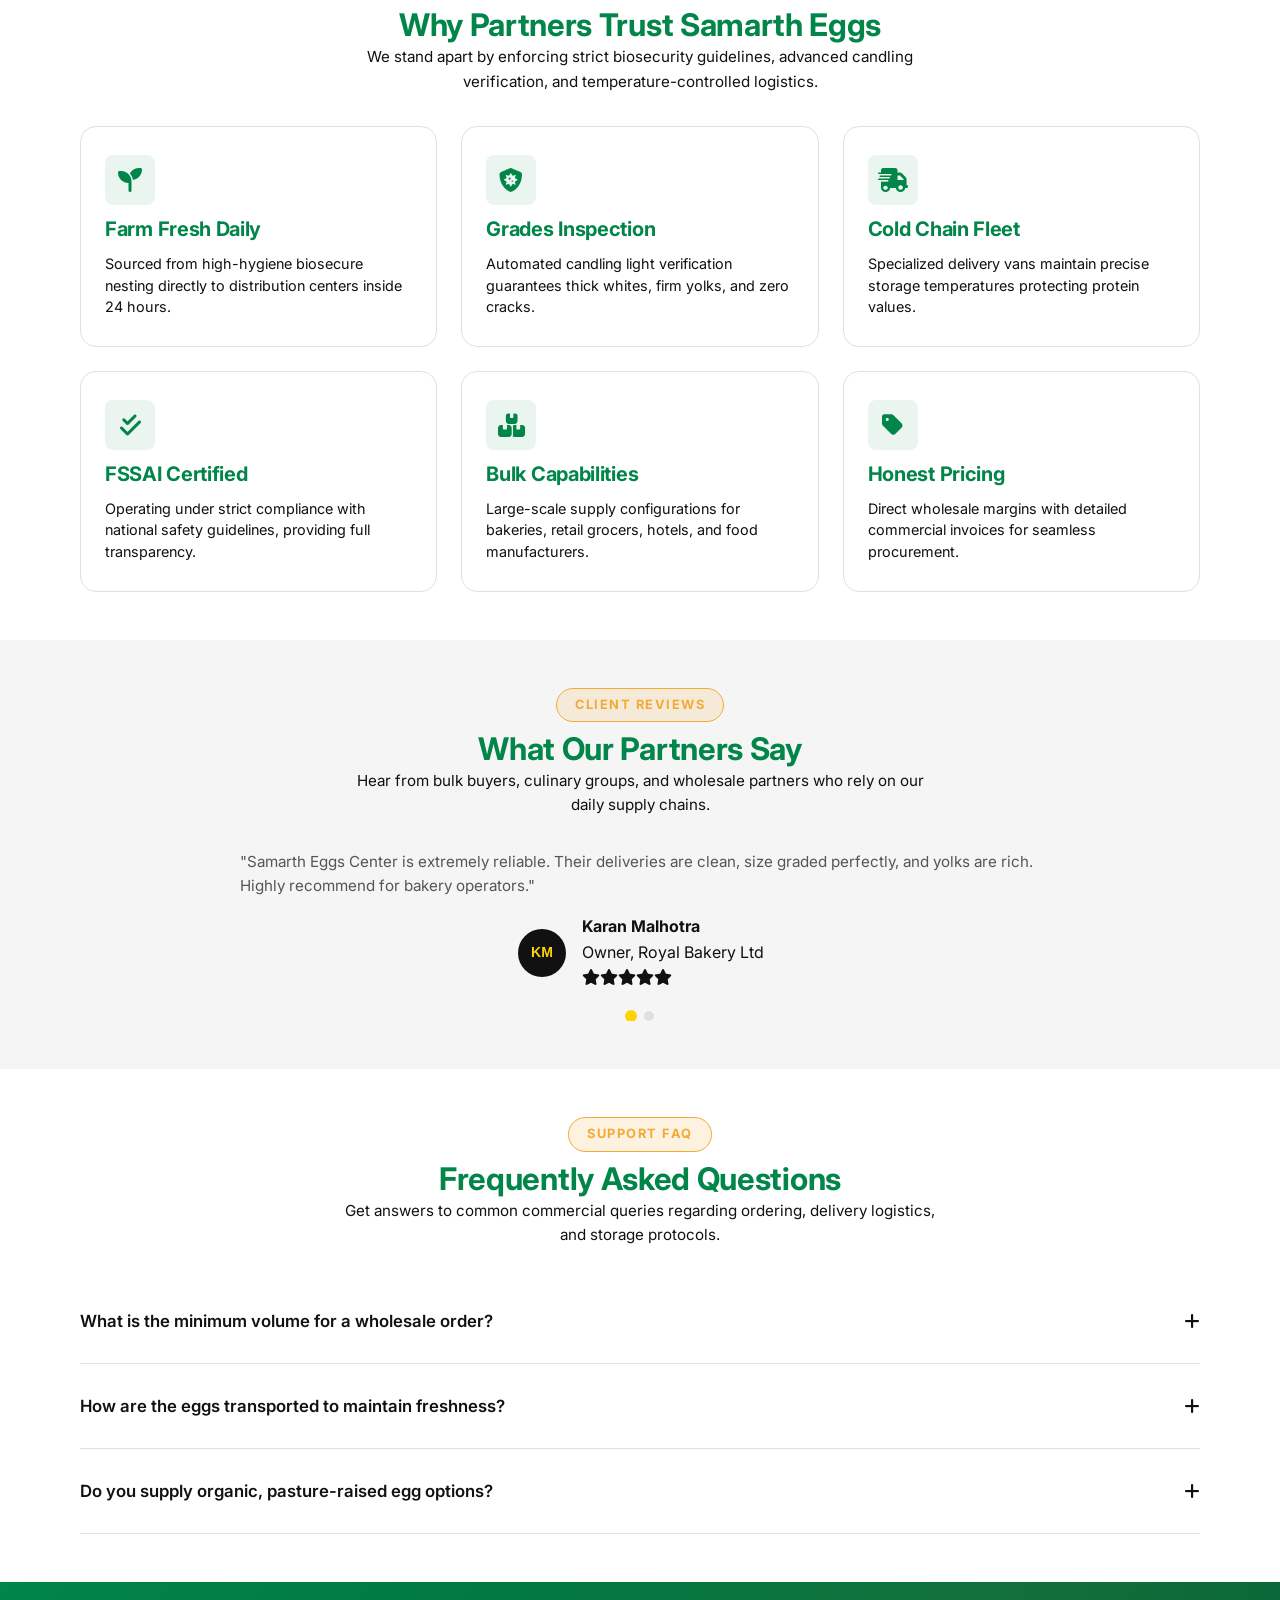
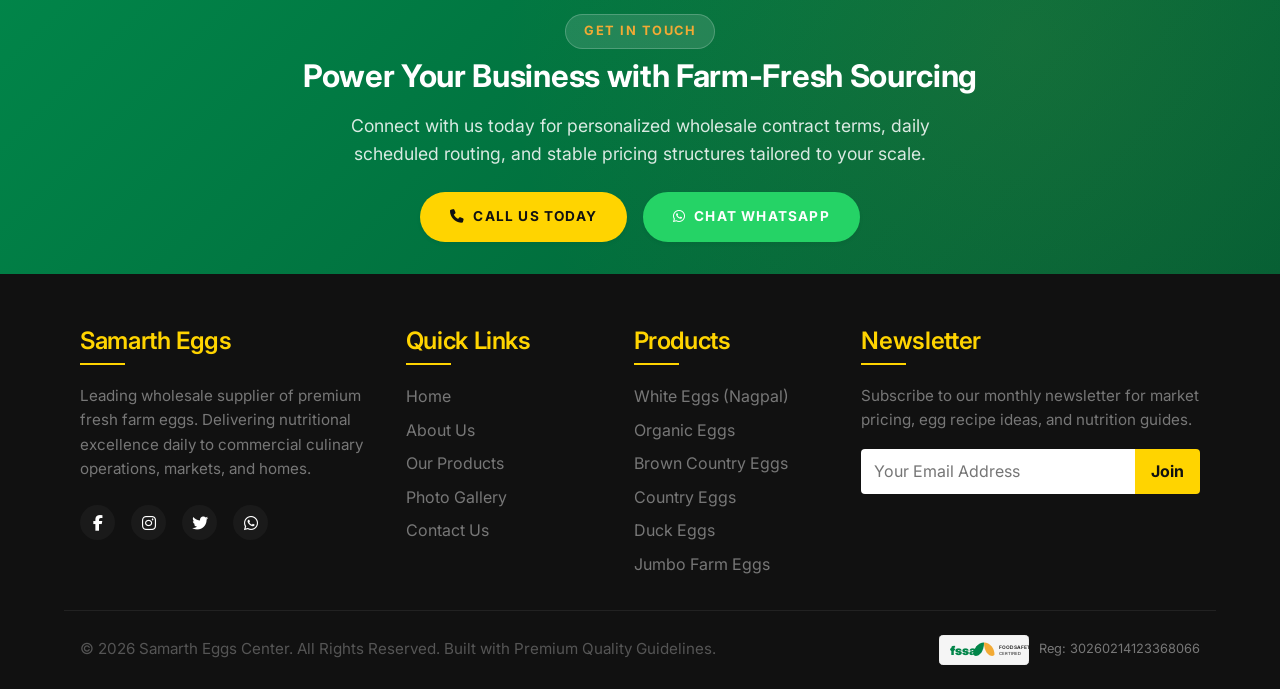
==== commit d59d5d4c: "feat: complete Phase 1 project restructuring, WebP images, 10/10 SEO package, and modular PHP includ" ====
--- a/index.html
+++ b/index.html
@@ -1,66 +1,146 @@
 <!DOCTYPE html>
 <html lang="en">
+
 <head>
   <meta charset="UTF-8">
   <meta name="viewport" content="width=device-width, initial-scale=1.0">
-  <title>Samarth Eggs Center | Premium Fresh Farm Eggs Delivered Daily</title>
-  <meta name="description" content="Get premium quality farm fresh eggs delivered daily. We supply high-protein, organic, country, and brown eggs wholesale for hotels, bakeries, and retail.">
-  
-  <!-- Canonical & SEO Metas -->
-  <link rel="canonical" href="https://samartheggscenter.com/index.html">
-  <meta property="og:title" content="Samarth Eggs Center | Premium Fresh Farm Eggs">
-  <meta property="og:description" content="Get premium quality farm fresh eggs delivered daily wholesale for hotels, bakeries, and retail.">
+  <title>Samarth Eggs Center | Fresh Eggs Wholesale &amp; Retail Supplier in Mumbai</title>
+  <meta name="description" content="Samarth Eggs Center is a trusted wholesale and retail egg supplier in Mumbai. Fresh farm eggs, brown eggs, country eggs, daily delivery for hotels, bakeries, restaurants and homes.">
+  <meta name="robots" content="index, follow, max-image-preview:large">
+  <meta name="author" content="Anti Gravity">
+  <meta name="theme-color" content="#f4b400">
+
+  <!-- Resource Hints & Preconnects -->
+  <link rel="preconnect" href="https://fonts.googleapis.com">
+  <link rel="preconnect" href="https://fonts.gstatic.com" crossorigin>
+  <link rel="preconnect" href="https://cdnjs.cloudflare.com" crossorigin>
+
+  <!-- High-Priority Image Preload for LCP Hero -->
+  <link rel="preload" href="assets/images/hero/hero-banner.webp" as="image" fetchpriority="high">
+  <link rel="preload" href="https://fonts.googleapis.com/css2?family=Inter:wght@400;500;600;700;800&display=swap" as="style">
+
+  <!-- Canonical & Social Metas -->
+  <link rel="canonical" href="https://samartheggscenter.com/">
+  <meta property="og:locale" content="en_US">
+  <meta property="og:site_name" content="Samarth Eggs Center">
+  <meta property="og:title" content="Samarth Eggs Center | Fresh Eggs Wholesale &amp; Retail Supplier in Mumbai">
+  <meta property="og:description" content="Samarth Eggs Center is a trusted wholesale and retail egg supplier in Mumbai. Fresh farm eggs, brown eggs, country eggs, daily delivery for hotels, bakeries, restaurants and homes.">
   <meta property="og:type" content="website">
   <meta property="og:url" content="https://samartheggscenter.com/index.html">
-  <meta property="og:image" content="https://samartheggscenter.com/logo.jpeg">
+  <meta property="og:image" content="https://samartheggscenter.com/assets/images/logo/logo.webp">
   <meta name="twitter:card" content="summary_large_image">
-  
-  <!-- Favicon -->
-  <link rel="icon" type="image/jpeg" href="logo.jpeg">
-  
-  <!-- Icons CDN -->
+  <meta name="twitter:title" content="Samarth Eggs Center - Fresh Egg Supplier in Mumbai">
+  <meta name="twitter:description" content="Fresh Farm Eggs Delivered Across Mumbai. Wholesale &amp; Retail Egg Supply.">
+  <meta name="twitter:image" content="https://samartheggscenter.com/assets/images/logo/logo.webp">
+
+  <!-- Favicon Set & Web App Manifest -->
+  <link rel="manifest" href="manifest.json">
+  <link rel="icon" type="image/webp" sizes="32x32" href="assets/images/logo/logo.webp">
+  <link rel="apple-touch-icon" href="assets/images/logo/logo.webp">
+
+  <!-- Fonts & Icons CSS -->
+  <link rel="stylesheet" href="https://fonts.googleapis.com/css2?family=Inter:wght@400;500;600;700;800&display=swap">
   <link rel="stylesheet" href="https://cdnjs.cloudflare.com/ajax/libs/font-awesome/6.4.0/css/all.min.css">
-  
-  <!-- CSS Stylesheets -->
-  <link rel="stylesheet" href="css/style.css">
-  <link rel="stylesheet" href="css/responsive.css">
-
-  <!-- Organization Schema -->
+  <link rel="stylesheet" href="assets/css/style.css">
+  <link rel="stylesheet" href="assets/css/responsive.css">
+
+  <!-- WebSite, Organization, LocalBusiness & FAQPage JSON-LD Schema -->
   <script type="application/ld+json">
-  {
-    "@context": "https://schema.org",
-    "@type": "LocalBusiness",
-    "name": "Samarth Eggs Center",
-    "image": "https://samartheggscenter.com/logo.jpeg",
-    "@id": "https://samartheggscenter.com/#organization",
-    "url": "https://samartheggscenter.com",
-    "telephone": "+918080515150",
-    "priceRange": "$$",
-    "address": {
-      "@type": "PostalAddress",
-      "streetAddress": "Ganesh Narayan Omkarmal Chawal No 99, Room No 05, Opp. Sunder Tower Building, T.J.Road, Sewri West",
-      "addressLocality": "Mumbai",
-      "addressRegion": "Maharashtra",
-      "postalCode": "400015",
-      "addressCountry": "IN"
+  [
+    {
+      "@context": "https://schema.org",
+      "@type": "WebSite",
+      "name": "Samarth Eggs Center",
+      "url": "https://samartheggscenter.com",
+      "potentialAction": {
+        "@type": "SearchAction",
+        "target": "https://samartheggscenter.com/products.html?q={search_term_string}",
+        "query-input": "required name=search_term_string"
+      }
     },
-    "openingHoursSpecification": {
-      "@type": "OpeningHoursSpecification",
-      "dayOfWeek": [
-        "Monday",
-        "Tuesday",
-        "Wednesday",
-        "Thursday",
-        "Friday",
-        "Saturday",
-        "Sunday"
-      ],
-      "opens": "06:00",
-      "closes": "21:00"
+    {
+      "@context": "https://schema.org",
+      "@type": "Organization",
+      "name": "Samarth Eggs Center",
+      "url": "https://samartheggscenter.com",
+      "logo": "https://samartheggscenter.com/assets/images/logo/logo.webp",
+      "telephone": "+918080515150",
+      "email": "info@samartheggscenter.com",
+      "address": {
+        "@type": "PostalAddress",
+        "streetAddress": "Ganesh Narayan Omkarmal Chawal No 99, Room No 05, Opp. Sunder Tower Building, T.J.Road, Sewri West",
+        "addressLocality": "Mumbai",
+        "addressRegion": "Maharashtra",
+        "postalCode": "400015",
+        "addressCountry": "IN"
+      },
+      "sameAs": [
+        "https://wa.me/917738515150"
+      ]
+    },
+    {
+      "@context": "https://schema.org",
+      "@type": "LocalBusiness",
+      "name": "Samarth Eggs Center",
+      "image": "https://samartheggscenter.com/assets/images/logo/logo.webp",
+      "@id": "https://samartheggscenter.com/#organization",
+      "url": "https://samartheggscenter.com",
+      "telephone": "+918080515150",
+      "priceRange": "$$",
+      "address": {
+        "@type": "PostalAddress",
+        "streetAddress": "Ganesh Narayan Omkarmal Chawal No 99, Room No 05, Opp. Sunder Tower Building, T.J.Road, Sewri West",
+        "addressLocality": "Mumbai",
+        "addressRegion": "Maharashtra",
+        "postalCode": "400015",
+        "addressCountry": "IN"
+      },
+      "geo": {
+        "@type": "GeoCoordinates",
+        "latitude": 18.994289,
+        "longitude": 72.850510
+      },
+      "openingHoursSpecification": {
+        "@type": "OpeningHoursSpecification",
+        "dayOfWeek": ["Monday", "Tuesday", "Wednesday", "Thursday", "Friday", "Saturday", "Sunday"],
+        "opens": "06:00",
+        "closes": "21:00"
+      }
+    },
+    {
+      "@context": "https://schema.org",
+      "@type": "FAQPage",
+      "mainEntity": [
+        {
+          "@type": "Question",
+          "name": "What is the minimum volume for a wholesale order?",
+          "acceptedAnswer": {
+            "@type": "Answer",
+            "text": "Our minimum wholesale order starts at 5 trays (150 eggs) for local deliveries. For commercial contracts, custom parameters can be set."
+          }
+        },
+        {
+          "@type": "Question",
+          "name": "How are the eggs transported to maintain freshness?",
+          "acceptedAnswer": {
+            "@type": "Answer",
+            "text": "We use dedicated temperature-controlled vans. This ensures minimal temperature fluctuations, keeping shell integrity and protein yolk structure intact during travel."
+          }
+        },
+        {
+          "@type": "Question",
+          "name": "Do you supply organic, pasture-raised egg options?",
+          "acceptedAnswer": {
+            "@type": "Answer",
+            "text": "Yes. We offer fully certified Organic Free-Range Eggs laid by hens fed exclusively organic feed with free outdoor access."
+          }
+        }
+      ]
     }
-  }
+  ]
   </script>
 </head>
+
 <body class="has-hero-overlay">
 
   <!-- Preloader -->
@@ -74,10 +154,11 @@
   <header class="scrolled">
     <div class="container navbar">
       <a href="index.html" class="logo" style="display: flex; align-items: center; gap: var(--spacing-sm);">
-        <img src="assets/images/logo/logo.jpeg" alt="Samarth Eggs Mascot Logo" style="border-radius: var(--radius-sm); border: 2px solid var(--primary);">
+        <img src="assets/images/logo/logo.webp" alt="Samarth Eggs Mascot Logo"
+          style="border-radius: var(--radius-sm); border: 2px solid var(--primary);">
         <span class="logo-text">SAMARTH EGGS</span>
       </a>
-      
+
       <button class="mobile-menu-toggle" aria-label="Toggle Navigation" aria-expanded="false" aria-controls="nav-links">
         <span></span>
         <span></span>
@@ -91,13 +172,17 @@
         <li><a href="products.html">Products</a></li>
         <li><a href="gallery.html">Gallery</a></li>
         <li><a href="contact.html">Contact</a></li>
-        <li class="mobile-only-action" style="margin-top: var(--spacing-md);"><a href="tel:+918080515150" class="btn btn-primary"><i class="fas fa-phone"></i> Call Us</a></li>
-        <li class="mobile-only-action" style="margin-top: var(--spacing-xs);"><a href="#" class="btn btn-secondary whatsapp-chat-trigger"><i class="fab fa-whatsapp"></i> Chat WhatsApp</a></li>
+        <li class="mobile-only-action" style="margin-top: var(--spacing-md);"><a href="tel:+918080515150"
+            class="btn btn-primary"><i class="fas fa-phone"></i> Call Us</a></li>
+        <li class="mobile-only-action" style="margin-top: var(--spacing-xs);"><a href="#"
+            class="btn btn-secondary whatsapp-chat-trigger"><i class="fab fa-whatsapp"></i> Chat WhatsApp</a></li>
       </ul>
 
       <div class="nav-actions">
-        <a href="tel:+918080515150" class="btn btn-primary" style="padding: 0.5rem 1.2rem; font-size: 0.75rem;"><i class="fas fa-phone"></i> Call</a>
-        <a href="#" class="btn btn-secondary whatsapp-chat-trigger" style="padding: 0.5rem 1.2rem; font-size: 0.75rem;"><i class="fab fa-whatsapp"></i> Chat</a>
+        <a href="tel:+918080515150" class="btn btn-primary" style="padding: 0.5rem 1.2rem; font-size: 0.75rem;"><i
+            class="fas fa-phone"></i> Call</a>
+        <a href="#" class="btn btn-secondary whatsapp-chat-trigger"
+          style="padding: 0.5rem 1.2rem; font-size: 0.75rem;"><i class="fab fa-whatsapp"></i> Chat</a>
       </div>
     </div>
   </header>
@@ -108,31 +193,34 @@
     <div class="hero-overlay"></div>
     <div class="hero-floating-eggs">
       <svg class="floating-egg floating-egg-1" viewBox="0 0 100 120" fill="none" xmlns="http://www.w3.org/2000/svg">
-        <path d="M50 10C25 10 10 50 10 80C10 100 25 110 50 110C75 110 90 100 90 80C90 50 75 10 50 10Z" fill="url(#eggGradient)" opacity="0.6"/>
+        <path d="M50 10C25 10 10 50 10 80C10 100 25 110 50 110C75 110 90 100 90 80C90 50 75 10 50 10Z"
+          fill="url(#eggGradient)" opacity="0.6" />
         <defs>
           <radialGradient id="eggGradient" cx="40%" cy="40%" r="60%">
-            <stop offset="0%" stop-color="#FFFFFF"/>
-            <stop offset="70%" stop-color="#FFFDF0"/>
-            <stop offset="100%" stop-color="#FFEBB3"/>
+            <stop offset="0%" stop-color="#FFFFFF" />
+            <stop offset="70%" stop-color="#FFFDF0" />
+            <stop offset="100%" stop-color="#FFEBB3" />
           </radialGradient>
         </defs>
       </svg>
       <svg class="floating-egg floating-egg-2" viewBox="0 0 100 120" fill="none" xmlns="http://www.w3.org/2000/svg">
-        <path d="M50 10C25 10 10 50 10 80C10 100 25 110 50 110C75 110 90 100 90 80C90 50 75 10 50 10Z" fill="url(#eggGradient2)" opacity="0.5"/>
+        <path d="M50 10C25 10 10 50 10 80C10 100 25 110 50 110C75 110 90 100 90 80C90 50 75 10 50 10Z"
+          fill="url(#eggGradient2)" opacity="0.5" />
         <defs>
           <radialGradient id="eggGradient2" cx="45%" cy="45%" r="55%">
-            <stop offset="0%" stop-color="#FFFFFF"/>
-            <stop offset="85%" stop-color="#FFFDF0"/>
-            <stop offset="100%" stop-color="#FFE18A"/>
+            <stop offset="0%" stop-color="#FFFFFF" />
+            <stop offset="85%" stop-color="#FFFDF0" />
+            <stop offset="100%" stop-color="#FFE18A" />
           </radialGradient>
         </defs>
       </svg>
     </div>
-    
+
     <div class="container hero-content">
       <!-- Minimal Headline -->
-      <h1 class="hero-headline animate-fade-up">Farm Fresh Eggs.<br><span style="color: var(--nagpal-yellow);">Delivered Daily.</span></h1>
-      
+      <h1 class="hero-headline animate-fade-up">Farm Fresh Eggs.<br><span style="color: var(--nagpal-yellow);">Delivered
+          Daily.</span></h1>
+
       <!-- Minimal CTAs -->
       <div class="hero-btns animate-fade-up delay-100" style="margin-top: var(--spacing-md);">
         <a href="products.html" class="btn btn-primary pulse-btn">Explore Products</a>
@@ -145,7 +233,7 @@
       <i class="fas fa-truck" style="font-size: 3rem; color: var(--nagpal-yellow);"></i>
     </div>
   </section>
-   <!-- Top Alert Bar -->
+  <!-- Top Alert Bar -->
   <div class="top-bar">
     <div class="container top-bar-content">
       <div class="top-bar-info">
@@ -161,14 +249,23 @@
   <!-- Frosted Glass Sourcing Impact Section -->
   <section class="section glass-stats-section" style="padding: var(--spacing-xxl) 0;">
     <!-- Organic blur background gradient blob details -->
-    <div style="position: absolute; top: -10%; right: -10%; width: 500px; height: 500px; background: radial-gradient(circle, rgba(2, 199, 111, 0.05) 0%, transparent 70%); pointer-events: none;"></div>
-    <div style="position: absolute; bottom: -10%; left: -10%; width: 400px; height: 400px; background: radial-gradient(circle, rgba(242, 170, 52, 0.03) 0%, transparent 70%); pointer-events: none;"></div>
-    
+    <div
+      style="position: absolute; top: -10%; right: -10%; width: 500px; height: 500px; background: radial-gradient(circle, rgba(2, 199, 111, 0.05) 0%, transparent 70%); pointer-events: none;">
+    </div>
+    <div
+      style="position: absolute; bottom: -10%; left: -10%; width: 400px; height: 400px; background: radial-gradient(circle, rgba(242, 170, 52, 0.03) 0%, transparent 70%); pointer-events: none;">
+    </div>
+
     <div class="container">
       <div class="text-center" style="margin-bottom: var(--spacing-xl);">
-        <span class="hero-eyebrow" style="background: rgba(255, 255, 255, 0.08); border-color: rgba(255, 255, 255, 0.15); color: var(--nagpal-yellow); margin-bottom: var(--spacing-xs);">Our Sourcing Footprint</span>
-        <h2 style="color: var(--white); font-family: var(--font-headings); font-weight: 700; letter-spacing: -0.01em; margin-bottom: var(--spacing-sm);">The Benchmark of Freshness</h2>
-        <p style="max-width: 600px; margin-inline: auto; color: rgba(255, 255, 255, 0.7);">We connect biosecure nesting farms directly to commercial distribution points with zero quality compromises.</p>
+        <span class="hero-eyebrow"
+          style="background: rgba(255, 255, 255, 0.08); border-color: rgba(255, 255, 255, 0.15); color: var(--nagpal-yellow); margin-bottom: var(--spacing-xs);">Our
+          Sourcing Footprint</span>
+        <h2
+          style="color: var(--white); font-family: var(--font-headings); font-weight: 700; letter-spacing: -0.01em; margin-bottom: var(--spacing-sm);">
+          The Benchmark of Freshness</h2>
+        <p style="max-width: 600px; margin-inline: auto; color: rgba(255, 255, 255, 0.7);">We connect biosecure nesting
+          farms directly to commercial distribution points with zero quality compromises.</p>
       </div>
 
       <div class="grid-4 reveal-item">
@@ -176,28 +273,32 @@
         <div class="glass-stat-card">
           <span class="glass-stat-card__number" data-target="15" data-suffix="+">15+</span>
           <span class="glass-stat-card__title">Years Sourcing</span>
-          <p class="glass-stat-card__desc">Over 15 years building robust logistics links and farm partnerships across major markets.</p>
+          <p class="glass-stat-card__desc">Over 15 years building robust logistics links and farm partnerships across
+            major markets.</p>
         </div>
 
         <!-- Glass Card 2 -->
         <div class="glass-stat-card">
           <span class="glass-stat-card__number" data-target="500" data-suffix="+">500+</span>
           <span class="glass-stat-card__title">Business Clients</span>
-          <p class="glass-stat-card__desc">Reliable supply contracts with premium bakeries, food chains, and distribution centers.</p>
+          <p class="glass-stat-card__desc">Reliable supply contracts with premium bakeries, food chains, and
+            distribution centers.</p>
         </div>
 
         <!-- Glass Card 3 -->
         <div class="glass-stat-card">
           <span class="glass-stat-card__number" data-target="50000" data-suffix="+">50,000+</span>
           <span class="glass-stat-card__title">Daily Delivered Volume</span>
-          <p class="glass-stat-card__desc">Our temperature-controlled logistics fleet maintains strict storage temperatures from nesting collection to local bakeries.</p>
+          <p class="glass-stat-card__desc">Our temperature-controlled logistics fleet maintains strict storage
+            temperatures from nesting collection to local bakeries.</p>
         </div>
 
         <!-- Glass Card 4 -->
         <div class="glass-stat-card">
           <span class="glass-stat-card__number" data-target="100" data-suffix="+">100+</span>
           <span class="glass-stat-card__title">Retail Partners</span>
-          <p class="glass-stat-card__desc">Supply contracts supporting neighborhood markets, supermarkets, and local grocery stores.</p>
+          <p class="glass-stat-card__desc">Supply contracts supporting neighborhood markets, supermarkets, and local
+            grocery stores.</p>
         </div>
       </div>
     </div>
@@ -216,11 +317,20 @@
         </div>
       </div>
       <div style="display: flex; flex-direction: column; justify-content: center;">
-        <span class="hero-eyebrow" style="align-self: flex-start; margin-bottom: var(--spacing-xs);">Our Sourcing Story</span>
-        <h2 style="color: var(--nagpal-green); font-family: var(--font-headings); font-weight: 700; letter-spacing: -0.01em; line-height: 1.25; margin-bottom: var(--spacing-sm);">Hygienic &amp; Fresh Eggs Delivered Daily</h2>
-        <p style="color: var(--text-muted); margin-bottom: var(--spacing-sm); line-height: 1.6;">At Samarth Eggs Center, we supply premium quality eggs directly from biosecure farms. We ensure our layers are fed organic feeds, resulting in high nutritional values and sturdier shells for transport.</p>
-        <p style="color: var(--text-muted); margin-bottom: var(--spacing-md); line-height: 1.6;">Our sorting, candling, and cold chain fleet ensure that whether you are a retail store or a large commercial bakery, your bulk deliveries arrive fresh, safe, and on schedule.</p>
-        <a href="about.html" class="btn btn-outline" style="width: fit-content; border: 2px solid var(--nagpal-green); color: var(--nagpal-green); font-weight: 700;">See Our Process</a>
+        <span class="hero-eyebrow" style="align-self: flex-start; margin-bottom: var(--spacing-xs);">Our Sourcing
+          Story</span>
+        <h2
+          style="color: var(--nagpal-green); font-family: var(--font-headings); font-weight: 700; letter-spacing: -0.01em; line-height: 1.25; margin-bottom: var(--spacing-sm);">
+          Hygienic &amp; Fresh Eggs Delivered Daily</h2>
+        <p style="color: var(--text-muted); margin-bottom: var(--spacing-sm); line-height: 1.6;">At Samarth Eggs Center,
+          we supply premium quality eggs directly from biosecure farms. We ensure our layers are fed organic feeds,
+          resulting in high nutritional values and sturdier shells for transport.</p>
+        <p style="color: var(--text-muted); margin-bottom: var(--spacing-md); line-height: 1.6;">Our sorting, candling,
+          and cold chain fleet ensure that whether you are a retail store or a large commercial bakery, your bulk
+          deliveries arrive fresh, safe, and on schedule.</p>
+        <a href="about.html" class="btn btn-outline"
+          style="width: fit-content; border: 2px solid var(--nagpal-green); color: var(--nagpal-green); font-weight: 700;">See
+          Our Process</a>
       </div>
     </div>
   </section>
@@ -230,51 +340,74 @@
     <div class="container">
       <div class="text-center" style="margin-bottom: var(--spacing-xl);">
         <span class="hero-eyebrow" style="margin-bottom: var(--spacing-xs);">Egg Categories</span>
-        <h2 style="color: var(--nagpal-green); font-family: var(--font-headings); font-weight: 700; letter-spacing: -0.01em;">Our Premium Ranges</h2>
-        <p style="max-width: 600px; margin-inline: auto; color: var(--text-muted);">Browse our catalog of fresh egg varieties structured for commercial culinary operations, grocers, and home kitchens.</p>
-      </div>
-      
+        <h2
+          style="color: var(--nagpal-green); font-family: var(--font-headings); font-weight: 700; letter-spacing: -0.01em;">
+          Our Premium Ranges</h2>
+        <p style="max-width: 600px; margin-inline: auto; color: var(--text-muted);">Browse our catalog of fresh egg
+          varieties structured for commercial culinary operations, grocers, and home kitchens.</p>
+      </div>
+
       <div class="grid-3 reveal-item">
         <!-- Category Card 1 -->
         <div class="category-card card">
           <div class="image-zoom-container" style="height: 280px; position: relative;">
-            <img src="assets/images/products/white-eggs.png" alt="Nagpal Premium White Eggs" loading="lazy" style="width:100%; height:100%; object-fit:cover;">
-            <a href="https://wa.me/917738515150?text=Hello%20Samarth%20Eggs%2C%20I%20am%20interested%20in%20your%20Nagpal%20Premium%20White%20Eggs." target="_blank" class="whatsapp-card-float" title="Enquire on WhatsApp">
+            <img src="assets/images/products/white-eggs.webp" alt="Nagpal Premium White Eggs" loading="lazy"
+              style="width:100%; height:100%; object-fit:cover;">
+            <a href="https://wa.me/917738515150?text=Hello%20Samarth%20Eggs%2C%20I%20am%20interested%20in%20your%20Nagpal%20Premium%20White%20Eggs."
+              target="_blank" class="whatsapp-card-float" title="Enquire on WhatsApp">
               <i class="fab fa-whatsapp"></i>
             </a>
-            <span style="position: absolute; top: 10px; left: 10px; background: var(--primary); color: var(--dark); padding: 4px 10px; font-size: 0.75rem; font-weight: 700; border-radius: var(--radius-sm); z-index: 10;">Best Seller (85% Volume)</span>
-          </div>
-          <div class="category-card__body" style="padding: var(--spacing-md); background: var(--white); position: relative; z-index: 2; flex-grow: 1; display: flex; flex-direction: column; justify-content: center;">
-            <h3 style="color: var(--nagpal-green); font-family: var(--font-headings); font-size: 1.5rem; margin-bottom: var(--spacing-2xs);">Nagpal Premium White Eggs</h3>
-            <p style="font-size: 0.9rem; color: var(--text-muted); margin-bottom: 0;">Authorized distributor of Nagpal Eggs. Our core high-volume wholesale supply, preferred by hotels, bakeries, and retail partners.</p>
+            <span
+              style="position: absolute; top: 10px; left: 10px; background: var(--primary); color: var(--dark); padding: 4px 10px; font-size: 0.75rem; font-weight: 700; border-radius: var(--radius-sm); z-index: 10;">Best
+              Seller (85% Volume)</span>
+          </div>
+          <div class="category-card__body"
+            style="padding: var(--spacing-md); background: var(--white); position: relative; z-index: 2; flex-grow: 1; display: flex; flex-direction: column; justify-content: center;">
+            <h3
+              style="color: var(--nagpal-green); font-family: var(--font-headings); font-size: 1.5rem; margin-bottom: var(--spacing-2xs);">
+              Nagpal Premium White Eggs</h3>
+            <p style="font-size: 0.9rem; color: var(--text-muted); margin-bottom: 0;">Authorized distributor of Nagpal
+              Eggs. Our core high-volume wholesale supply, preferred by hotels, bakeries, and retail partners.</p>
           </div>
         </div>
 
         <!-- Category Card 2 -->
         <div class="category-card card">
           <div class="image-zoom-container" style="height: 280px; position: relative;">
-            <img src="assets/images/products/country-eggs.png" alt="Country Brown Eggs" loading="lazy" style="width:100%; height:100%; object-fit:cover;">
-            <a href="https://wa.me/917738515150?text=Hello%20Samarth%20Eggs%2C%20I%20am%20interested%20in%20your%20Country%20Brown%20Eggs." target="_blank" class="whatsapp-card-float" title="Enquire on WhatsApp">
+            <img src="assets/images/products/country-eggs.webp" alt="Country Brown Eggs" loading="lazy"
+              style="width:100%; height:100%; object-fit:cover;">
+            <a href="https://wa.me/917738515150?text=Hello%20Samarth%20Eggs%2C%20I%20am%20interested%20in%20your%20Country%20Brown%20Eggs."
+              target="_blank" class="whatsapp-card-float" title="Enquire on WhatsApp">
               <i class="fab fa-whatsapp"></i>
             </a>
           </div>
-          <div class="category-card__body" style="padding: var(--spacing-md); background: var(--white); position: relative; z-index: 2; flex-grow: 1; display: flex; flex-direction: column; justify-content: center;">
-            <h3 style="color: var(--nagpal-green); font-family: var(--font-headings); font-size: 1.5rem; margin-bottom: var(--spacing-2xs);">Country Brown Eggs</h3>
-            <p style="font-size: 0.9rem; color: var(--text-muted); margin-bottom: 0;">Rich flavor profile and firm amber yolks from free-range layers.</p>
+          <div class="category-card__body"
+            style="padding: var(--spacing-md); background: var(--white); position: relative; z-index: 2; flex-grow: 1; display: flex; flex-direction: column; justify-content: center;">
+            <h3
+              style="color: var(--nagpal-green); font-family: var(--font-headings); font-size: 1.5rem; margin-bottom: var(--spacing-2xs);">
+              Country Brown Eggs</h3>
+            <p style="font-size: 0.9rem; color: var(--text-muted); margin-bottom: 0;">Rich flavor profile and firm amber
+              yolks from free-range layers.</p>
           </div>
         </div>
 
         <!-- Category Card 3 -->
         <div class="category-card card">
           <div class="image-zoom-container" style="height: 280px; position: relative;">
-            <img src="assets/images/products/duck-eggs.webp" alt="Jumbo and Duck Eggs" loading="lazy" style="width:100%; height:100%; object-fit:cover;">
-            <a href="https://wa.me/917738515150?text=Hello%20Samarth%20Eggs%2C%20I%20am%20interested%20in%20your%20Jumbo%20and%20Duck%20Eggs." target="_blank" class="whatsapp-card-float" title="Enquire on WhatsApp">
+            <img src="assets/images/products/duck-eggs.webp" alt="Jumbo and Duck Eggs" loading="lazy"
+              style="width:100%; height:100%; object-fit:cover;">
+            <a href="https://wa.me/917738515150?text=Hello%20Samarth%20Eggs%2C%20I%20am%20interested%20in%20your%20Jumbo%20and%20Duck%20Eggs."
+              target="_blank" class="whatsapp-card-float" title="Enquire on WhatsApp">
               <i class="fab fa-whatsapp"></i>
             </a>
           </div>
-          <div class="category-card__body" style="padding: var(--spacing-md); background: var(--white); position: relative; z-index: 2; flex-grow: 1; display: flex; flex-direction: column; justify-content: center;">
-            <h3 style="color: var(--nagpal-green); font-family: var(--font-headings); font-size: 1.5rem; margin-bottom: var(--spacing-2xs);">Jumbo &amp; Duck Eggs</h3>
-            <p style="font-size: 0.9rem; color: var(--text-muted); margin-bottom: 0;">Larger sizing and high fat albumen content, perfect for baking.</p>
+          <div class="category-card__body"
+            style="padding: var(--spacing-md); background: var(--white); position: relative; z-index: 2; flex-grow: 1; display: flex; flex-direction: column; justify-content: center;">
+            <h3
+              style="color: var(--nagpal-green); font-family: var(--font-headings); font-size: 1.5rem; margin-bottom: var(--spacing-2xs);">
+              Jumbo &amp; Duck Eggs</h3>
+            <p style="font-size: 0.9rem; color: var(--text-muted); margin-bottom: 0;">Larger sizing and high fat albumen
+              content, perfect for baking.</p>
           </div>
         </div>
       </div>
@@ -286,8 +419,11 @@
     <div class="container">
       <div class="text-center" style="margin-bottom: var(--spacing-xl);">
         <span class="hero-eyebrow" style="margin-bottom: var(--spacing-xs);">Quality Assurance</span>
-        <h2 style="color: var(--nagpal-green); font-family: var(--font-headings); font-weight: 700; letter-spacing: -0.01em;">Verified Sourcing &amp; Quality Checks</h2>
-        <p style="max-width: 600px; margin-inline: auto; color: var(--text-muted);">From automated farm collection to cold chain distribution routing, freshness is candidate-inspected at every stage.</p>
+        <h2
+          style="color: var(--nagpal-green); font-family: var(--font-headings); font-weight: 700; letter-spacing: -0.01em;">
+          Verified Sourcing &amp; Quality Checks</h2>
+        <p style="max-width: 600px; margin-inline: auto; color: var(--text-muted);">From automated farm collection to
+          cold chain distribution routing, freshness is candidate-inspected at every stage.</p>
       </div>
       <div class="timeline reveal-item">
         <div class="timeline-step">
@@ -324,8 +460,11 @@
     <div class="container">
       <div class="text-center" style="margin-bottom: var(--spacing-xl);">
         <span class="hero-eyebrow" style="margin-bottom: var(--spacing-xs);">Why Choose Us</span>
-        <h2 style="color: var(--nagpal-green); font-family: var(--font-headings); font-weight: 700; letter-spacing: -0.01em;">Why Partners Trust Samarth Eggs</h2>
-        <p style="max-width: 600px; margin-inline: auto; color: var(--text-muted);">We stand apart by enforcing strict biosecurity guidelines, advanced candling verification, and temperature-controlled logistics.</p>
+        <h2
+          style="color: var(--nagpal-green); font-family: var(--font-headings); font-weight: 700; letter-spacing: -0.01em;">
+          Why Partners Trust Samarth Eggs</h2>
+        <p style="max-width: 600px; margin-inline: auto; color: var(--text-muted);">We stand apart by enforcing strict
+          biosecurity guidelines, advanced candling verification, and temperature-controlled logistics.</p>
       </div>
 
       <div class="grid-3 reveal-item">
@@ -379,23 +518,30 @@
     <div class="container">
       <div class="text-center" style="margin-bottom: var(--spacing-xl);">
         <span class="hero-eyebrow" style="margin-bottom: var(--spacing-xs);">Client Reviews</span>
-        <h2 style="color: var(--nagpal-green); font-family: var(--font-headings); font-weight: 700; letter-spacing: -0.01em;">What Our Partners Say</h2>
-        <p style="max-width: 600px; margin-inline: auto; color: var(--text-muted);">Hear from bulk buyers, culinary groups, and wholesale partners who rely on our daily supply chains.</p>
-      </div>
-      
+        <h2
+          style="color: var(--nagpal-green); font-family: var(--font-headings); font-weight: 700; letter-spacing: -0.01em;">
+          What Our Partners Say</h2>
+        <p style="max-width: 600px; margin-inline: auto; color: var(--text-muted);">Hear from bulk buyers, culinary
+          groups, and wholesale partners who rely on our daily supply chains.</p>
+      </div>
+
       <!-- Custom testimonals slider -->
       <div class="custom-slider reveal-item">
         <div class="custom-slides-wrapper">
           <div class="custom-slide">
             <div class="testimonial-card">
-              <p class="testimonial-quote">"Samarth Eggs Center is extremely reliable. Their deliveries are clean, size graded perfectly, and yolks are rich. Highly recommend for bakery operators."</p>
-              <div class="testimonial-author" style="display: flex; align-items: center; justify-content: center; gap: 15px;">
-                <img src="assets/images/testimonials/karan.svg" alt="Karan Malhotra" loading="lazy" style="width: 50px; height: 50px; border-radius: 50%; object-fit: cover;">
+              <p class="testimonial-quote">"Samarth Eggs Center is extremely reliable. Their deliveries are clean, size
+                graded perfectly, and yolks are rich. Highly recommend for bakery operators."</p>
+              <div class="testimonial-author"
+                style="display: flex; align-items: center; justify-content: center; gap: 15px;">
+                <img src="assets/images/testimonials/karan.svg" alt="Karan Malhotra" loading="lazy"
+                  style="width: 50px; height: 50px; border-radius: 50%; object-fit: cover;">
                 <div class="author-info" style="text-align: left;">
                   <h4>Karan Malhotra</h4>
                   <span>Owner, Royal Bakery Ltd</span>
                   <div class="rating-stars">
-                    <i class="fas fa-star"></i><i class="fas fa-star"></i><i class="fas fa-star"></i><i class="fas fa-star"></i><i class="fas fa-star"></i>
+                    <i class="fas fa-star"></i><i class="fas fa-star"></i><i class="fas fa-star"></i><i
+                      class="fas fa-star"></i><i class="fas fa-star"></i>
                   </div>
                 </div>
               </div>
@@ -403,14 +549,18 @@
           </div>
           <div class="custom-slide">
             <div class="testimonial-card">
-              <p class="testimonial-quote">"Our hotel chain enforces strict quality guidelines. Samarth Eggs meets our requirements on hygiene and packaging consistency every time."</p>
-              <div class="testimonial-author" style="display: flex; align-items: center; justify-content: center; gap: 15px;">
-                <img src="assets/images/testimonials/ananya.svg" alt="Ananya Roy" loading="lazy" style="width: 50px; height: 50px; border-radius: 50%; object-fit: cover;">
+              <p class="testimonial-quote">"Our hotel chain enforces strict quality guidelines. Samarth Eggs meets our
+                requirements on hygiene and packaging consistency every time."</p>
+              <div class="testimonial-author"
+                style="display: flex; align-items: center; justify-content: center; gap: 15px;">
+                <img src="assets/images/testimonials/ananya.svg" alt="Ananya Roy" loading="lazy"
+                  style="width: 50px; height: 50px; border-radius: 50%; object-fit: cover;">
                 <div class="author-info" style="text-align: left;">
                   <h4>Ananya Roy</h4>
                   <span>Purchase Director, Grande Plaza Hotel</span>
                   <div class="rating-stars">
-                    <i class="fas fa-star"></i><i class="fas fa-star"></i><i class="fas fa-star"></i><i class="fas fa-star"></i><i class="fas fa-star"></i>
+                    <i class="fas fa-star"></i><i class="fas fa-star"></i><i class="fas fa-star"></i><i
+                      class="fas fa-star"></i><i class="fas fa-star"></i>
                   </div>
                 </div>
               </div>
@@ -427,26 +577,35 @@
     <div class="container">
       <div class="text-center" style="margin-bottom: var(--spacing-xl);">
         <span class="hero-eyebrow" style="margin-bottom: var(--spacing-xs);">Support FAQ</span>
-        <h2 style="color: var(--nagpal-green); font-family: var(--font-headings); font-weight: 700; letter-spacing: -0.01em;">Frequently Asked Questions</h2>
-        <p style="max-width: 600px; margin-inline: auto; color: var(--text-muted);">Get answers to common commercial queries regarding ordering, delivery logistics, and storage protocols.</p>
+        <h2
+          style="color: var(--nagpal-green); font-family: var(--font-headings); font-weight: 700; letter-spacing: -0.01em;">
+          Frequently Asked Questions</h2>
+        <p style="max-width: 600px; margin-inline: auto; color: var(--text-muted);">Get answers to common commercial
+          queries regarding ordering, delivery logistics, and storage protocols.</p>
       </div>
       <div class="faq-container reveal-item">
         <div class="faq-item">
-          <button class="faq-question">What is the minimum volume for a wholesale order? <i class="fas fa-plus faq-icon"></i></button>
+          <button class="faq-question">What is the minimum volume for a wholesale order? <i
+              class="fas fa-plus faq-icon"></i></button>
           <div class="faq-answer">
-            <p>Our minimum wholesale order starts at 5 trays (150 eggs) for local deliveries. For commercial contracts spanning multiple locations, custom parameters can be set.</p>
+            <p>Our minimum wholesale order starts at 5 trays (150 eggs) for local deliveries. For commercial contracts
+              spanning multiple locations, custom parameters can be set.</p>
           </div>
         </div>
         <div class="faq-item">
-          <button class="faq-question">How are the eggs transported to maintain freshness? <i class="fas fa-plus faq-icon"></i></button>
+          <button class="faq-question">How are the eggs transported to maintain freshness? <i
+              class="fas fa-plus faq-icon"></i></button>
           <div class="faq-answer">
-            <p>We use dedicated temperature-controlled vans. This ensures minimal temperature fluctuations, keeping the shell integrity and protein yolk structure intact during travel.</p>
+            <p>We use dedicated temperature-controlled vans. This ensures minimal temperature fluctuations, keeping the
+              shell integrity and protein yolk structure intact during travel.</p>
           </div>
         </div>
         <div class="faq-item">
-          <button class="faq-question">Do you supply organic, pasture-raised egg options? <i class="fas fa-plus faq-icon"></i></button>
+          <button class="faq-question">Do you supply organic, pasture-raised egg options? <i
+              class="fas fa-plus faq-icon"></i></button>
           <div class="faq-answer">
-            <p>Yes. We offer fully certified Organic Free-Range Eggs laid by hens fed exclusively organic feed with free access to outdoors.</p>
+            <p>Yes. We offer fully certified Organic Free-Range Eggs laid by hens fed exclusively organic feed with free
+              access to outdoors.</p>
           </div>
         </div>
       </div>
@@ -454,16 +613,31 @@
   </section>
 
   <!-- Final CTA Banner Section -->
-  <section class="section" style="background: linear-gradient(135deg, var(--nagpal-green) 0%, #015e34 100%); color: var(--white); padding: var(--spacing-xl) 0; text-align: center; position: relative; overflow: hidden;">
+  <section class="section"
+    style="background: linear-gradient(135deg, var(--nagpal-green) 0%, #015e34 100%); color: var(--white); padding: var(--spacing-xl) 0; text-align: center; position: relative; overflow: hidden;">
     <!-- Simple light pattern details -->
-    <div style="position: absolute; top:0; left:0; width:100%; height:100%; background: radial-gradient(circle at 80% 20%, rgba(242, 170, 52, 0.08) 0%, transparent 50%); pointer-events:none;"></div>
+    <div
+      style="position: absolute; top:0; left:0; width:100%; height:100%; background: radial-gradient(circle at 80% 20%, rgba(242, 170, 52, 0.08) 0%, transparent 50%); pointer-events:none;">
+    </div>
     <div class="container" style="position: relative; z-index: 2; max-width: 800px; margin-inline: auto;">
-      <span class="hero-eyebrow" style="background: rgba(255, 255, 255, 0.12); border-color: rgba(255, 255, 255, 0.2); color: var(--nagpal-yellow); margin-bottom: var(--spacing-xs);">Get in Touch</span>
-      <h2 style="font-family: var(--font-headings); font-weight: 700; line-height: 1.25; letter-spacing: -0.01em; margin-bottom: var(--spacing-sm); color: var(--white);">Power Your Business with Farm-Fresh Sourcing</h2>
-      <p style="color: rgba(255, 255, 255, 0.85); font-size: 1.1rem; line-height: 1.6; margin-bottom: var(--spacing-md); max-width: 620px; margin-inline: auto;">Connect with us today for personalized wholesale contract terms, daily scheduled routing, and stable pricing structures tailored to your scale.</p>
+      <span class="hero-eyebrow"
+        style="background: rgba(255, 255, 255, 0.12); border-color: rgba(255, 255, 255, 0.2); color: var(--nagpal-yellow); margin-bottom: var(--spacing-xs);">Get
+        in Touch</span>
+      <h2
+        style="font-family: var(--font-headings); font-weight: 700; line-height: 1.25; letter-spacing: -0.01em; margin-bottom: var(--spacing-sm); color: var(--white);">
+        Power Your Business with Farm-Fresh Sourcing</h2>
+      <p
+        style="color: rgba(255, 255, 255, 0.85); font-size: 1.1rem; line-height: 1.6; margin-bottom: var(--spacing-md); max-width: 620px; margin-inline: auto;">
+        Connect with us today for personalized wholesale contract terms, daily scheduled routing, and stable pricing
+        structures tailored to your scale.</p>
       <div style="display: flex; justify-content: center; gap: var(--spacing-sm); flex-wrap: wrap;">
-        <a href="tel:+918080515150" class="btn btn-primary" style="padding: 12px 28px; font-weight: 700; text-transform: uppercase; font-size: 0.85rem; border-radius: var(--radius-full); box-shadow: var(--shadow-sm);"><i class="fas fa-phone"></i> Call Us Today</a>
-        <a href="https://wa.me/917738515150?text=Hello%20Samarth%20Eggs%2C%20I%20am%20interested%20in%20setting%20up%20a%20wholesale%20egg%20supply%20contract." target="_blank" class="btn btn-secondary" style="padding: 12px 28px; font-weight: 700; text-transform: uppercase; font-size: 0.85rem; border-radius: var(--radius-full); background: var(--whatsapp-green); border-color: var(--whatsapp-green); color: var(--white); box-shadow: var(--shadow-sm);"><i class="fab fa-whatsapp"></i> Chat WhatsApp</a>
+        <a href="tel:+918080515150" class="btn btn-primary"
+          style="padding: 12px 28px; font-weight: 700; text-transform: uppercase; font-size: 0.85rem; border-radius: var(--radius-full); box-shadow: var(--shadow-sm);"><i
+            class="fas fa-phone"></i> Call Us Today</a>
+        <a href="https://wa.me/917738515150?text=Hello%20Samarth%20Eggs%2C%20I%20am%20interested%20in%20setting%20up%20a%20wholesale%20egg%20supply%20contract."
+          target="_blank" class="btn btn-secondary"
+          style="padding: 12px 28px; font-weight: 700; text-transform: uppercase; font-size: 0.85rem; border-radius: var(--radius-full); background: var(--whatsapp-green); border-color: var(--whatsapp-green); color: var(--white); box-shadow: var(--shadow-sm);"><i
+            class="fab fa-whatsapp"></i> Chat WhatsApp</a>
       </div>
     </div>
   </section>
@@ -473,7 +647,8 @@
     <div class="container footer-grid">
       <div class="footer-col">
         <h3>Samarth Eggs</h3>
-        <p style="color: var(--gray);">Leading wholesale supplier of premium fresh farm eggs. Delivering nutritional excellence daily to commercial culinary operations, markets, and homes.</p>
+        <p style="color: var(--gray);">Leading wholesale supplier of premium fresh farm eggs. Delivering nutritional
+          excellence daily to commercial culinary operations, markets, and homes.</p>
         <div class="footer-socials">
           <a href="#"><i class="fab fa-facebook-f"></i></a>
           <a href="#"><i class="fab fa-instagram"></i></a>
@@ -504,23 +679,31 @@
       </div>
       <div class="footer-col">
         <h3>Newsletter</h3>
-        <p style="color: var(--gray);">Subscribe to our monthly newsletter for market pricing, egg recipe ideas, and nutrition guides.</p>
-        <form class="newsletter-form" action="#" method="POST" onsubmit="event.preventDefault(); alert('Subscribed successfully!'); this.reset();">
+        <p style="color: var(--gray);">Subscribe to our monthly newsletter for market pricing, egg recipe ideas, and
+          nutrition guides.</p>
+        <form class="newsletter-form" action="#" method="POST"
+          onsubmit="event.preventDefault(); alert('Subscribed successfully!'); this.reset();">
           <input type="email" placeholder="Your Email Address" required>
           <button type="submit">Join</button>
         </form>
       </div>
     </div>
-    <div class="container footer-bottom" style="display: flex; justify-content: space-between; align-items: center; flex-wrap: wrap; gap: var(--spacing-sm);">
-      <p style="margin: 0;">&copy; 2026 Samarth Eggs Center. All Rights Reserved. Built with Premium Quality Guidelines.</p>
+    <div class="container footer-bottom"
+      style="display: flex; justify-content: space-between; align-items: center; flex-wrap: wrap; gap: var(--spacing-sm);">
+      <p style="margin: 0;">&copy; 2026 Samarth Eggs Center. All Rights Reserved. Built with Premium Quality Guidelines.
+      </p>
       <div style="display: flex; align-items: center; gap: 10px;">
-        <svg xmlns="http://www.w3.org/2000/svg" viewBox="0 0 300 100" width="90" height="30" style="vertical-align: middle;">
-          <rect width="300" height="100" rx="15" fill="#f5f5f5" stroke="#e0e0e0" stroke-width="2"/>
-          <text x="35" y="65" font-family="'Inter', sans-serif" font-weight="900" font-size="42" fill="#018549">fssai</text>
-          <path d="M150 25 C170 25, 185 45, 185 65 C185 67, 180 70, 178 70 C165 70, 150 55, 150 25 Z" fill="#f2aa34"/>
-          <path d="M150 25 C130 25, 115 45, 115 65 C115 67, 120 70, 122 70 C135 70, 150 55, 150 25 Z" fill="#018549"/>
-          <text x="200" y="45" font-family="'Inter', sans-serif" font-weight="700" font-size="16" fill="#333">FOOD SAFETY</text>
-          <text x="200" y="65" font-family="'Inter', sans-serif" font-weight="700" font-size="14" fill="#666">CERTIFIED</text>
+        <svg xmlns="http://www.w3.org/2000/svg" viewBox="0 0 300 100" width="90" height="30"
+          style="vertical-align: middle;">
+          <rect width="300" height="100" rx="15" fill="#f5f5f5" stroke="#e0e0e0" stroke-width="2" />
+          <text x="35" y="65" font-family="'Inter', sans-serif" font-weight="900" font-size="42"
+            fill="#018549">fssai</text>
+          <path d="M150 25 C170 25, 185 45, 185 65 C185 67, 180 70, 178 70 C165 70, 150 55, 150 25 Z" fill="#f2aa34" />
+          <path d="M150 25 C130 25, 115 45, 115 65 C115 67, 120 70, 122 70 C135 70, 150 55, 150 25 Z" fill="#018549" />
+          <text x="200" y="45" font-family="'Inter', sans-serif" font-weight="700" font-size="16" fill="#333">FOOD
+            SAFETY</text>
+          <text x="200" y="65" font-family="'Inter', sans-serif" font-weight="700" font-size="14"
+            fill="#666">CERTIFIED</text>
         </svg>
         <span style="font-size: 0.8rem; color: var(--gray);">Reg: 30260214123368066</span>
       </div>
@@ -530,7 +713,8 @@
   <button id="back-to-top" aria-label="Back to Top"><i class="fas fa-chevron-up"></i></button>
 
   <!-- Floating WhatsApp Widget -->
-  <a href="https://wa.me/917738515150?text=Hello%20Samarth%20Eggs%20Center%2C%20I%20would%20like%20to%20make%20an%20inquiry%20regarding%20farm-fresh%20eggs%20supply." class="whatsapp-float" target="_blank" aria-label="Chat on WhatsApp">
+  <a href="https://wa.me/917738515150?text=Hello%20Samarth%20Eggs%20Center%2C%20I%20would%20like%20to%20make%20an%20inquiry%20regarding%20farm-fresh%20eggs%20supply."
+    class="whatsapp-float" target="_blank" aria-label="Chat on WhatsApp">
     <i class="fab fa-whatsapp"></i>
   </a>
 
@@ -544,4 +728,5 @@
   <script src="js/contact.js" defer></script>
   <script src="js/main.js" defer></script>
 </body>
-</html>
+
+</html>
--- a/assets/css/style.css
+++ b/assets/css/style.css
@@ -0,0 +1,1155 @@
+/* style.css - Central Imports & Structural Layouts */
+@import url('variables.css');
+@import url('animations.css');
+@import url('components.css');
+@import url('utilities.css');
+
+/* CSS Reset & Defaults */
+*,
+*::before,
+*::after {
+  box-sizing: border-box;
+  margin: 0;
+  padding: 0;
+}
+
+html,
+body {
+  scroll-behavior: smooth;
+  font-size: 16px;
+  background-color: var(--white);
+  color: var(--dark);
+  font-family: var(--font-body);
+  line-height: 1.6;
+  -webkit-font-smoothing: antialiased;
+  -moz-osx-font-smoothing: grayscale;
+  overflow-x: hidden;
+  max-width: 100%;
+  width: 100%;
+}
+
+h1 {
+  font-size: clamp(2rem, 3.5vw, 2.75rem);
+  font-weight: 800;
+  letter-spacing: -0.025em;
+}
+
+h2 {
+  font-size: clamp(1.5rem, 2.5vw, 1.95rem);
+  font-weight: 700;
+  letter-spacing: -0.02em;
+  line-height: 1.25;
+}
+
+h3 {
+  font-size: 1.2rem;
+  font-weight: 600;
+  letter-spacing: -0.015em;
+}
+
+p {
+  margin-bottom: var(--spacing-sm);
+  font-size: 0.95rem;
+  color: #555555;
+}
+
+a {
+  text-decoration: none;
+  color: inherit;
+  transition: var(--transition-fast);
+}
+
+button,
+input,
+textarea,
+select {
+  font-family: inherit;
+  font-size: inherit;
+  outline: none;
+}
+
+/* Page Containers */
+.container {
+  width: 90%;
+  max-width: var(--container-max-width);
+  margin: 0 auto;
+  padding: 0 var(--spacing-sm);
+}
+
+.grid-2 {
+  display: grid;
+  grid-template-columns: repeat(2, 1fr);
+  gap: var(--spacing-md);
+}
+
+.grid-3 {
+  display: grid;
+  grid-template-columns: repeat(3, 1fr);
+  gap: var(--spacing-md);
+}
+
+.product-grid {
+  display: grid;
+  grid-template-columns: repeat(3, 1fr);
+  gap: var(--spacing-md);
+}
+
+.grid-4 {
+  display: grid;
+  grid-template-columns: repeat(4, 1fr);
+  gap: var(--spacing-md);
+}
+
+.section-padding {
+  padding: var(--spacing-xxl) 0;
+}
+
+/* Preloader */
+#preloader {
+  position: fixed;
+  top: 0;
+  left: 0;
+  width: 100%;
+  height: 100%;
+  background-color: var(--dark);
+  display: flex;
+  justify-content: center;
+  align-items: center;
+  z-index: 9999;
+  pointer-events: auto;
+  transition: opacity 0.5s ease, visibility 0.5s ease;
+}
+
+.loader {
+  width: 50px;
+  height: 50px;
+  border: 5px solid rgba(255, 212, 0, 0.1);
+  border-top-color: var(--primary);
+  border-radius: 50%;
+  animation: preloaderSpin 1s linear infinite;
+}
+
+/* Top Notification Bar */
+.top-bar {
+  background-color: var(--dark-light);
+  color: var(--white);
+  font-size: 0.78rem;
+  padding: 8px 0;
+  font-weight: 500;
+  letter-spacing: 0.5px;
+  border-bottom: 1px solid #222;
+}
+
+.top-bar-content {
+  display: flex;
+  justify-content: space-between;
+  align-items: center;
+}
+
+.top-bar-info span {
+  margin-right: 15px;
+}
+
+.top-bar-info i {
+  color: var(--primary);
+  margin-right: 5px;
+}
+
+/* Navigation Header - Upgraded 2026 Premium Design */
+header {
+  position: fixed;
+  top: 0;
+  left: 0;
+  width: 100%;
+  z-index: 1000;
+  transition: all 0.3s cubic-bezier(0.16, 1, 0.3, 1);
+  background: rgba(17, 17, 17, 0.45);
+  backdrop-filter: blur(24px);
+  -webkit-backdrop-filter: blur(24px);
+  border-bottom: 1px solid rgba(255, 255, 255, 0.1);
+  padding: 0.9rem 0;
+  /* Ensures navbar height is around 80px-84px */
+}
+
+.navbar {
+  display: flex;
+  justify-content: space-between;
+  align-items: center;
+  padding: 0;
+}
+
+.logo {
+  display: flex;
+  align-items: center;
+  gap: 10px;
+  /* Reduced gap between logo and text */
+  flex-shrink: 0;
+  white-space: nowrap;
+  transition: transform var(--transition-fast);
+}
+
+.logo:hover {
+  transform: scale(1.02);
+}
+
+.logo img {
+  height: 58px;
+  /* Increased logo size slightly */
+  width: auto;
+  object-fit: contain;
+  border-radius: var(--radius-sm);
+  border: 2px solid var(--nagpal-yellow);
+  box-shadow: 0 4px 12px rgba(0, 0, 0, 0.1);
+  transition: border-color 0.3s ease;
+}
+
+.logo-text {
+  font-family: var(--font-headings);
+  font-size: 1.55rem;
+  font-weight: 800;
+  letter-spacing: -0.01em;
+  /* Tighter letter spacing */
+  background: linear-gradient(135deg, var(--nagpal-green) 0%, var(--nagpal-yellow) 100%);
+  background-clip: text;
+  -webkit-background-clip: text;
+  -webkit-text-fill-color: transparent;
+  text-transform: uppercase;
+  white-space: nowrap;
+  display: inline-block;
+  margin-top: 2px;
+  /* Center alignment alignment helper */
+}
+
+/* Nav links styling */
+.nav-links {
+  display: flex;
+  list-style: none;
+  gap: 1rem;
+  /* Reduced horizontal gaps */
+  align-items: center;
+  margin: 0;
+  padding: 0;
+}
+
+.nav-links a {
+  font-weight: 600;
+  /* Font weight 600-700 */
+  text-transform: uppercase;
+  font-size: 0.85rem;
+  /* Slightly reduced size */
+  letter-spacing: 0.03em;
+  /* Letter spacing 0.02-0.04em */
+  padding: 0.5rem 0.9rem;
+  /* Reduced active background padding */
+  color: var(--white);
+  border-radius: var(--radius-full);
+  transition: all var(--transition-normal);
+  position: relative;
+}
+
+.nav-links a:hover {
+  color: var(--nagpal-yellow) !important;
+  background: rgba(255, 255, 255, 0.08);
+}
+
+.nav-links a.active {
+  color: var(--white) !important;
+  background: var(--nagpal-green);
+  box-shadow: 0 4px 12px rgba(1, 133, 73, 0.25);
+  /* Subtle shadow */
+}
+
+/* Nav Actions - CTAs */
+.nav-actions {
+  display: flex;
+  align-items: center;
+  gap: var(--spacing-sm);
+  margin-left: 2.5rem;
+  /* Separation spacing from navigation links */
+}
+
+.nav-actions .btn {
+  font-weight: 700;
+  text-transform: uppercase;
+  font-size: 0.8rem;
+  letter-spacing: 0.8px;
+  border-radius: var(--radius-full);
+  padding: 10px 20px;
+  /* Identical height and padding */
+  transition: all var(--transition-fast);
+  box-shadow: var(--shadow-sm);
+  /* Soft shadow */
+}
+
+.nav-actions .btn:hover {
+  transform: translateY(-2px);
+  /* Slight hover lift */
+}
+
+.nav-actions .btn:active {
+  transform: scale(0.96) translateY(0);
+  /* Pressed state */
+}
+
+.nav-actions .btn-primary {
+  background: var(--nagpal-yellow);
+  color: var(--dark) !important;
+  border: 1px solid var(--nagpal-yellow);
+}
+
+.nav-actions .btn-primary:hover {
+  background: var(--white);
+  color: var(--nagpal-green) !important;
+  border-color: var(--white);
+  box-shadow: 0 6px 20px rgba(242, 170, 52, 0.2);
+}
+
+.nav-actions .btn-secondary {
+  background: var(--whatsapp-green);
+  color: var(--white) !important;
+  border: 1px solid var(--whatsapp-green);
+}
+
+.nav-actions .btn-secondary:hover {
+  background: var(--whatsapp-green-hover);
+  border-color: var(--whatsapp-green-hover);
+  box-shadow: 0 6px 20px rgba(37, 211, 102, 0.25);
+}
+
+/* Scrolled State */
+header.scrolled {
+  background: rgba(255, 255, 255, 0.88);
+  /* Darker glass backdrop on light scroll */
+  backdrop-filter: blur(24px);
+  -webkit-backdrop-filter: blur(24px);
+  box-shadow: 0 8px 30px rgba(0, 0, 0, 0.05);
+  border-bottom: 1px solid rgba(255, 255, 255, 0.5);
+  padding: 0.55rem 0;
+  /* Ensures scrolled navbar height is around 68px-72px */
+}
+
+header.scrolled .nav-links a {
+  color: var(--dark);
+}
+
+header.scrolled .nav-links a:hover {
+  background: rgba(1, 133, 73, 0.06);
+  color: var(--nagpal-green) !important;
+}
+
+header.scrolled .nav-links a.active {
+  color: var(--white) !important;
+  background: var(--nagpal-green);
+}
+
+header.transparent-dark {
+  background: rgba(17, 17, 17, 0.45);
+  /* Dark glass overlay behind default transparent navbar */
+  backdrop-filter: blur(20px);
+  -webkit-backdrop-filter: blur(20px);
+  border-bottom-color: rgba(255, 255, 255, 0.1);
+}
+
+header.transparent-dark .nav-links a {
+  color: var(--white);
+}
+
+
+/* Mobile Toggle Hamburger Animation */
+.mobile-menu-toggle {
+  display: none;
+  background: none;
+  border: none;
+  cursor: pointer;
+  padding: 8px;
+  position: relative;
+  width: 40px;
+  height: 40px;
+  z-index: 1001;
+}
+
+.mobile-menu-toggle span {
+  display: block;
+  position: absolute;
+  height: 3px;
+  width: 24px;
+  background: var(--white);
+  border-radius: 9px;
+  opacity: 1;
+  left: 8px;
+  transform: rotate(0deg);
+  transition: all 0.25s cubic-bezier(0.16, 1, 0.3, 1);
+}
+
+header.scrolled .mobile-menu-toggle span {
+  background: var(--dark);
+}
+
+.mobile-menu-toggle span:nth-child(1) {
+  top: 12px;
+}
+
+.mobile-menu-toggle span:nth-child(2),
+.mobile-menu-toggle span:nth-child(3) {
+  top: 19px;
+}
+
+.mobile-menu-toggle span:nth-child(4) {
+  top: 26px;
+}
+
+/* Opened State Hamburger */
+.mobile-menu-toggle.open span {
+  background: var(--white) !important;
+}
+
+.mobile-menu-toggle.open span:nth-child(1) {
+  top: 19px;
+  width: 0%;
+  left: 50%;
+}
+
+.mobile-menu-toggle.open span:nth-child(2) {
+  transform: rotate(45deg);
+}
+
+.mobile-menu-toggle.open span:nth-child(3) {
+  transform: rotate(-45deg);
+}
+
+.mobile-menu-toggle.open span:nth-child(4) {
+  top: 19px;
+  width: 0%;
+  left: 50%;
+}
+
+/* Keyboard accessibility: focus ring */
+a:focus-visible,
+button:focus-visible {
+  outline: 3px solid var(--primary);
+  outline-offset: 3px;
+}
+
+/* Premium Inner Page Header Banner System */
+.page-header {
+  position: relative;
+  padding: 7rem 1rem 3rem 1rem;
+  color: var(--white);
+  text-align: center;
+  background-size: cover;
+  background-position: center;
+  background-repeat: no-repeat;
+  border-bottom: 1px solid rgba(255, 255, 255, 0.1);
+  overflow: hidden;
+}
+
+.page-header::before {
+  content: '';
+  position: absolute;
+  top: 0;
+  left: 0;
+  width: 100%;
+  height: 100%;
+  background: linear-gradient(180deg, rgba(15, 23, 42, 0.82) 0%, rgba(15, 23, 42, 0.92) 100%);
+  z-index: 1;
+}
+
+.page-header .container {
+  position: relative;
+  z-index: 2;
+  max-width: 800px;
+  margin-inline: auto;
+}
+
+.page-header h1 {
+  font-family: var(--font-headings);
+  font-size: clamp(2.2rem, 4.2vw, 3rem);
+  color: var(--primary);
+  margin-bottom: 0.5rem;
+  letter-spacing: -0.02em;
+}
+
+.page-header p {
+  color: rgba(255, 255, 255, 0.85);
+  font-size: 1.05rem;
+  line-height: 1.5;
+  margin-bottom: 0;
+}
+
+/* Individual Page Specific Banners */
+.about-header-bg {
+  background-image: url('../assets/images/about/farm-overview.webp');
+}
+
+.products-header-bg {
+  background-image: url('../assets/images/about/cold-storage.webp');
+}
+
+.gallery-header-bg {
+  background-image: url('../assets/images/about/packaging-line.webp');
+}
+
+.contact-header-bg {
+  background-image: url('../assets/images/about/workers-collect.webp');
+}
+
+/* Hero Section Styles - Premium Redesign */
+.hero {
+  height: 90vh;
+  min-height: 560px;
+  position: relative;
+  display: flex;
+  align-items: center;
+  justify-content: flex-start;
+  color: var(--white);
+  overflow: hidden;
+  text-align: left;
+  background: url('../assets/images/hero/hero-banner.webp') no-repeat center right / cover;
+}
+
+.hero-overlay {
+  position: absolute;
+  top: 0;
+  left: 0;
+  width: 100%;
+  height: 100%;
+  background: linear-gradient(90deg, rgba(0, 0, 0, 0.78) 0%, rgba(0, 0, 0, 0.45) 45%, rgba(0, 0, 0, 0.05) 100%);
+  z-index: 1;
+}
+
+.hero-content {
+  position: relative;
+  z-index: 2;
+  max-width: 620px;
+  padding-top: 85px;
+  margin-top: 0;
+  margin-left: 0;
+  padding-left: 4vw;
+  text-align: left;
+}
+
+/* Eyebrow Badge */
+.hero-eyebrow {
+  display: inline-block;
+  background: rgba(242, 170, 52, 0.15);
+  border: 1px solid var(--nagpal-yellow);
+  color: var(--nagpal-yellow);
+  padding: 6px 18px;
+  font-size: 0.8rem;
+  font-weight: 700;
+  text-transform: uppercase;
+  letter-spacing: 1.5px;
+  border-radius: var(--radius-full);
+  margin-bottom: var(--spacing-sm);
+}
+
+/* Premium Main Title */
+.hero-headline {
+  font-family: var(--font-headings);
+  font-size: clamp(2rem, 3.8vw, 2.75rem);
+  font-weight: 800;
+  line-height: 1.15;
+  letter-spacing: -0.02em;
+  color: var(--white);
+  max-width: 580px;
+  margin: 0 0 var(--spacing-sm) 0;
+}
+
+/* Supporting Paragraph */
+.hero-desc {
+  font-family: var(--font-body);
+  font-size: 1.1rem;
+  line-height: 1.6;
+  color: rgba(255, 255, 255, 0.85);
+  max-width: 520px;
+  margin: 0 0 var(--spacing-md) 0;
+}
+
+.hero-btns {
+  display: flex;
+  justify-content: flex-start;
+  gap: var(--spacing-sm);
+  margin-bottom: var(--spacing-md);
+}
+
+/* Trust Badges */
+.hero-trust {
+  display: flex;
+  justify-content: center;
+  align-items: center;
+  gap: var(--spacing-md);
+  margin-top: var(--spacing-xl);
+  background: rgba(17, 17, 17, 0.6);
+  backdrop-filter: blur(8px);
+  -webkit-backdrop-filter: blur(8px);
+  border: 1px solid rgba(255, 255, 255, 0.08);
+  padding: 16px 32px;
+  border-radius: var(--radius-lg);
+  width: fit-content;
+  margin-left: auto;
+  margin-right: auto;
+  transition: all var(--transition-normal);
+}
+
+.hero-trust__item {
+  display: flex;
+  flex-direction: column;
+  align-items: center;
+}
+
+.hero-trust__count {
+  font-family: var(--font-headings);
+  font-size: 1.5rem;
+  font-weight: 700;
+  color: var(--nagpal-yellow);
+}
+
+.hero-trust__label {
+  font-family: var(--font-body);
+  font-size: 0.75rem;
+  color: rgba(255, 255, 255, 0.7);
+  text-transform: uppercase;
+  letter-spacing: 0.5px;
+}
+
+.hero-trust__separator {
+  width: 1px;
+  height: 30px;
+  background: rgba(255, 255, 255, 0.15);
+}
+
+@media (max-width: 768px) {
+  .hero-headline {
+    font-size: 2.8rem;
+  }
+
+  .hero-desc {
+    font-size: 1rem;
+  }
+}
+
+@media (max-width: 576px) {
+  .hero-trust {
+    flex-direction: column;
+    gap: var(--spacing-sm);
+    padding: 16px 24px;
+    width: 100%;
+  }
+
+  .hero-trust__separator {
+    width: 60px;
+    height: 1px;
+  }
+}
+
+.hero-floating-eggs {
+  position: absolute;
+  width: 100%;
+  height: 100%;
+  top: 0;
+  left: 0;
+  pointer-events: none;
+}
+
+.floating-egg {
+  position: absolute;
+  opacity: 0.12;
+  user-select: none;
+}
+
+.floating-egg-1 {
+  top: 20%;
+  left: 10%;
+  width: 85px;
+  animation: floatEgg 8s infinite ease-in-out;
+}
+
+.floating-egg-2 {
+  top: 60%;
+  right: 12%;
+  width: 105px;
+  animation: floatEgg 10s infinite ease-in-out 1.2s;
+}
+
+.floating-egg-3 {
+  bottom: 15%;
+  left: 20%;
+  width: 65px;
+  animation: floatEgg 6s infinite ease-in-out 2.5s;
+}
+
+/* Delivery Truck Micro Illustration Animation */
+.truck-illustration-wrapper {
+  position: absolute;
+  bottom: 20px;
+  left: -200px;
+  width: 120px;
+  opacity: 0.7;
+  animation: driveTruck 12s linear infinite;
+  z-index: 5;
+}
+
+@media (max-width: 992px) {
+  .truck-illustration-wrapper {
+    display: none;
+  }
+}
+
+@keyframes driveTruck {
+  0% {
+    left: -200px;
+  }
+
+  100% {
+    left: 110%;
+  }
+}
+
+
+/* Stats Counter Layout */
+.stats-section {
+  background-color: #fdfdfd;
+  background-image: radial-gradient(#e2e8f0 1.2px, transparent 1.2px);
+  background-size: 24px 24px;
+  color: var(--dark);
+  padding: 5rem 0;
+  text-align: center;
+  overflow: hidden;
+}
+
+.stats-header {
+  margin-bottom: var(--spacing-xl);
+}
+
+.stats-header h2 {
+  font-size: 2.5rem;
+  font-family: var(--font-headings);
+  color: var(--dark);
+  margin-bottom: var(--spacing-xs);
+}
+
+.stats-header p {
+  color: var(--gray);
+  font-size: 1.1rem;
+}
+
+.stat-card {
+  background-color: var(--white);
+  border: 1px solid #e2e8f0;
+  border-radius: var(--radius-md);
+  box-shadow: 0 4px 20px rgba(0, 0, 0, 0.04);
+  padding: var(--spacing-lg) var(--spacing-md);
+  text-align: center;
+  position: relative;
+  overflow: hidden;
+  transition: var(--transition-medium);
+  border-top: 5px solid transparent;
+}
+
+.stat-card:hover {
+  transform: translateY(-5px);
+  box-shadow: 0 10px 25px rgba(0, 0, 0, 0.08);
+}
+
+/* Card border top styling */
+.stat-card.card-dark {
+  border-top-color: #111827;
+}
+
+.stat-card.card-teal {
+  border-top-color: #0d9488;
+}
+
+.stat-card.card-orange {
+  border-top-color: #d97706;
+}
+
+.stat-card.card-purple {
+  border-top-color: #7c3aed;
+}
+
+.stat-icon {
+  font-size: 2.2rem;
+  margin-bottom: var(--spacing-sm);
+}
+
+.stat-card.card-dark .stat-icon {
+  color: #111827;
+}
+
+.stat-card.card-teal .stat-icon {
+  color: #0d9488;
+}
+
+.stat-card.card-orange .stat-icon {
+  color: #d97706;
+}
+
+.stat-card.card-purple .stat-icon {
+  color: #7c3aed;
+}
+
+.stat-number {
+  font-size: 3.5rem;
+  font-family: var(--font-headings);
+  color: var(--dark);
+  line-height: 1.1;
+  margin-bottom: var(--spacing-xs);
+}
+
+.stat-label {
+  text-transform: uppercase;
+  letter-spacing: 0.5px;
+  font-size: 0.85rem;
+  color: var(--gray);
+  font-weight: 600;
+}
+
+/* Ensure stats section cards always stay side-by-side as smaller boxes */
+.stats-section .grid-4 {
+  display: grid;
+  grid-template-columns: repeat(4, 1fr) !important;
+  gap: var(--spacing-sm);
+}
+
+@media (max-width: 768px) {
+  .stats-section .grid-4 {
+    display: flex !important;
+    flex-wrap: nowrap !important;
+    overflow-x: auto !important;
+    justify-content: flex-start !important;
+    gap: var(--spacing-sm) !important;
+    padding: 10px var(--spacing-xs);
+    scrollbar-width: none;
+    /* Hide standard scrollbar */
+  }
+
+  .stats-section .grid-4::-webkit-scrollbar {
+    display: none;
+    /* Hide Chrome/Safari scrollbar */
+  }
+
+  .stat-card {
+    flex: 0 0 150px !important;
+    padding: var(--spacing-md) var(--spacing-xs);
+    border-top-width: 4px;
+  }
+
+  .stat-icon {
+    font-size: 1.6rem;
+    margin-bottom: 5px;
+  }
+
+  .stat-number {
+    font-size: 1.8rem;
+  }
+
+  .stat-label {
+    font-size: 0.65rem;
+    letter-spacing: 0.5px;
+  }
+}
+
+/* About Layout */
+.about-summary {
+  display: grid;
+  grid-template-columns: 1fr 1.2fr;
+  gap: var(--spacing-xl);
+  align-items: center;
+}
+
+.about-image {
+  position: relative;
+  border-radius: var(--radius-lg);
+  overflow: hidden;
+  box-shadow: var(--shadow-premium);
+}
+
+.about-image img {
+  width: 100%;
+  height: 420px;
+  object-fit: cover;
+  display: block;
+}
+
+.about-badge {
+  position: absolute;
+  bottom: 20px;
+  left: 20px;
+  right: auto;
+  background: var(--nagpal-green, #0f766e);
+  color: var(--white, #ffffff);
+  padding: 14px 22px;
+  border-radius: var(--radius-md);
+  text-align: center;
+  box-shadow: 0 10px 25px -5px rgba(0, 0, 0, 0.4);
+  display: flex;
+  flex-direction: column;
+  align-items: center;
+  justify-content: center;
+  width: fit-content;
+  max-width: fit-content;
+  z-index: 2;
+  border: 1px solid rgba(255, 255, 255, 0.15);
+}
+
+.about-badge span.badge-num,
+.about-badge span:first-child {
+  font-family: var(--font-headings);
+  font-weight: 800;
+  font-size: 1.8rem;
+  color: var(--nagpal-yellow, #eab308);
+  line-height: 1;
+}
+
+.about-badge span.badge-text,
+.about-badge span:last-child {
+  display: block;
+  font-size: 0.75rem;
+  text-transform: uppercase;
+  font-weight: 700;
+  letter-spacing: 0.5px;
+  color: var(--white);
+  margin-top: 4px;
+}
+
+/* Footer Section */
+footer {
+  background-color: var(--dark);
+  color: var(--white);
+  padding-top: var(--spacing-xxl);
+  padding-bottom: var(--spacing-md);
+}
+
+.footer-grid {
+  display: grid;
+  grid-template-columns: 1.5fr 1fr 1fr 1.5fr;
+  gap: var(--spacing-xl);
+  margin-bottom: var(--spacing-xl);
+}
+
+.footer-col h3 {
+  color: var(--primary);
+  font-size: 1.5rem;
+  margin-bottom: var(--spacing-md);
+  position: relative;
+  display: inline-block;
+}
+
+.footer-col h3::after {
+  content: '';
+  position: absolute;
+  bottom: -5px;
+  left: 0;
+  width: 45px;
+  height: 2px;
+  background-color: var(--primary);
+}
+
+.footer-links {
+  list-style: none;
+  display: flex;
+  flex-direction: column;
+  gap: var(--spacing-xs);
+}
+
+.footer-links a {
+  color: var(--gray);
+}
+
+.footer-links a:hover {
+  color: var(--primary);
+  padding-left: 5px;
+}
+
+.newsletter-form {
+  display: flex;
+  margin-top: var(--spacing-sm);
+}
+
+.newsletter-form input {
+  flex: 1;
+  padding: 0.8rem;
+  border-radius: var(--radius-sm) 0 0 var(--radius-sm);
+  border: none;
+}
+
+.newsletter-form button {
+  background-color: var(--primary);
+  color: var(--dark);
+  padding: 0.8rem var(--spacing-sm);
+  border: none;
+  font-weight: 700;
+  border-radius: 0 var(--radius-sm) var(--radius-sm) 0;
+  cursor: pointer;
+  transition: var(--transition-fast);
+}
+
+.newsletter-form button:hover {
+  background-color: var(--primary-hover);
+}
+
+.footer-socials {
+  display: flex;
+  gap: var(--spacing-sm);
+  margin-top: var(--spacing-md);
+}
+
+.footer-socials a {
+  width: 35px;
+  height: 35px;
+  background-color: var(--dark-light);
+  border-radius: 50%;
+  display: flex;
+  align-items: center;
+  justify-content: center;
+  color: var(--white);
+  transition: var(--transition-fast);
+}
+
+.footer-socials a:hover {
+  background-color: var(--primary);
+  color: var(--dark);
+}
+
+.footer-bottom {
+  border-top: 1px solid #222;
+  padding-top: var(--spacing-md);
+  text-align: center;
+  color: var(--gray);
+  font-size: 0.85rem;
+}
+
+/* Back to Top & Scroll Progress */
+#back-to-top {
+  position: fixed;
+  bottom: 30px;
+  right: -60px;
+  width: 45px;
+  height: 45px;
+  background-color: var(--primary);
+  color: var(--dark);
+  border-radius: 50%;
+  display: flex;
+  align-items: center;
+  justify-content: center;
+  cursor: pointer;
+  transition: right 0.4s ease, transform var(--transition-fast);
+  z-index: 999;
+  box-shadow: var(--shadow-md);
+  border: none;
+}
+
+#back-to-top.show {
+  right: 45px;
+}
+
+#back-to-top:hover {
+  transform: translateY(-5px);
+  background-color: var(--primary-hover);
+}
+
+#scroll-progress {
+  position: fixed;
+  top: 0;
+  left: 0;
+  height: 4px;
+  background-color: var(--primary);
+  z-index: 1001;
+  width: 0%;
+}
+
+
+/* Hide mobile only drawer nav items on desktop */
+.mobile-only-action {
+  display: none;
+}
+
+/* Floating WhatsApp Widget */
+.whatsapp-float {
+  position: fixed;
+  bottom: 110px;
+  /* Offset to not overlap back-to-top button */
+  right: 45px;
+  /* Increased from 30px to 45px to prevent clipping on boxed layouts */
+  width: 56px;
+  height: 56px;
+  background-color: #25d366;
+  color: #fff !important;
+  border-radius: 50%;
+  text-align: center;
+  font-size: 28px;
+  box-shadow: 0 4px 15px rgba(0, 0, 0, 0.25);
+  z-index: 9999;
+  display: flex;
+  align-items: center;
+  justify-content: center;
+  text-decoration: none;
+  transition: all 0.3s cubic-bezier(0.175, 0.885, 0.32, 1.275);
+}
+
+.whatsapp-float:hover {
+  background-color: #128c7e;
+  transform: scale(1.08) translateY(-2px);
+}
+
+.whatsapp-float::after {
+  content: '';
+  position: absolute;
+  width: 100%;
+  height: 100%;
+  border-radius: 50%;
+  border: 2px solid #25d366;
+  top: 0;
+  left: 0;
+  box-sizing: border-box;
+  animation: wa-pulse 1.8s infinite;
+  opacity: 0;
+}
+
+@keyframes wa-pulse {
+  0% {
+    transform: scale(1);
+    opacity: 0.8;
+  }
+
+  100% {
+    transform: scale(1.4);
+    opacity: 0;
+  }
+}
+
+/* Contact Page Styles */
+.contact-section-layout {
+  display: grid;
+  grid-template-columns: 1fr 1.2fr;
+  gap: var(--spacing-xl);
+  align-items: start;
+}
+
+.contact-card {
+  background: rgba(255, 255, 255, 0.45);
+  backdrop-filter: blur(12px);
+  -webkit-backdrop-filter: blur(12px);
+  border: 1px solid rgba(255, 255, 255, 0.55);
+  border-radius: var(--radius-lg);
+  padding: var(--spacing-xl);
+  box-shadow: 0 12px 40px rgba(0, 0, 0, 0.03);
+  transition: all var(--transition-normal);
+}
+
+.contact-card:hover {
+  background: rgba(255, 255, 255, 0.8);
+  transform: translateY(-5px);
+  box-shadow: 0 16px 48px rgba(0, 0, 0, 0.08);
+  border-color: rgba(255, 255, 255, 0.7);
+}
+
+.map-container {
+  width: 100%;
+  height: 400px;
+  border-radius: var(--radius-lg);
+  overflow: hidden;
+  box-shadow: var(--shadow-md);
+  margin-top: var(--spacing-xl);
+}
--- a/assets/css/responsive.css
+++ b/assets/css/responsive.css
@@ -0,0 +1,265 @@
+/* responsive.css - Media Queries */
+@import url('variables.css');
+
+@media (max-width: 1200px) {
+  .hero-content {
+    max-width: 540px;
+  }
+}
+
+@media (max-width: 992px) {
+  /* Layout */
+  .grid-3 { grid-template-columns: repeat(2, 1fr); }
+  .grid-4 { grid-template-columns: repeat(2, 1fr); }
+  .product-grid { grid-template-columns: repeat(2, 1fr); }
+  
+  /* Hero */
+  .hero-content { padding-left: 1.5rem; width: 100%; }
+  .hero-content h1 { font-size: 3.2rem; }
+  .hero-content p { font-size: 1.1rem; }
+
+  /* Upgraded 2026 Mobile Responsive Menu */
+  .nav-links {
+    position: fixed;
+    top: 0;
+    right: -100%;
+    width: 300px;
+    height: 100vh;
+    background: rgba(17, 17, 17, 0.85);
+    backdrop-filter: blur(25px);
+    -webkit-backdrop-filter: blur(25px);
+    border-left: 1px solid rgba(255, 255, 255, 0.1);
+    flex-direction: column;
+    justify-content: center;
+    padding: var(--spacing-xxl) var(--spacing-lg) var(--spacing-lg) var(--spacing-lg);
+    gap: 1.2rem;
+    transition: all 0.5s cubic-bezier(0.16, 1, 0.3, 1);
+    box-shadow: -10px 0 40px rgba(0, 0, 0, 0.3);
+    z-index: 999;
+  }
+  
+  .nav-links.active {
+    right: 0;
+  }
+  
+  .nav-links a {
+    color: var(--white) !important;
+    font-size: 1.15rem;
+    width: 100%;
+    text-align: center;
+    padding: 0.8rem 1.5rem;
+    border-radius: var(--radius-full);
+  }
+
+  .nav-links a:hover {
+    background: rgba(255, 255, 255, 0.1);
+    color: var(--nagpal-yellow) !important;
+  }
+
+  .nav-links a.active {
+    background: var(--nagpal-green) !important;
+    color: var(--white) !important;
+  }
+  
+  .mobile-menu-toggle {
+    display: block;
+    z-index: 1001;
+  }
+  
+  .nav-actions {
+    display: none !important;
+  }
+  
+  .mobile-only-action {
+    display: block !important;
+    width: 100%;
+  }
+
+  .mobile-only-action .btn {
+    display: block;
+    width: 100%;
+    padding: 0.8rem;
+    text-align: center;
+    border-radius: var(--radius-full);
+    font-weight: 700;
+  }
+
+  .logo-text {
+    font-size: 1.4rem;
+  }
+  /* Mobile section padding */
+  section.section {
+    padding: 3rem 0 !important;
+  }
+  
+  .about-summary {
+    grid-template-columns: 1fr;
+    gap: var(--spacing-lg);
+  }
+  
+  /* Mobile Process Steps Timeline */
+  .timeline {
+    display: flex;
+    flex-direction: column;
+    gap: 0.85rem;
+    align-items: stretch;
+    margin-top: 1.5rem;
+  }
+  
+  .timeline::before {
+    display: none;
+  }
+  
+  .timeline-step {
+    width: 100%;
+    padding: 0.9rem 1.1rem;
+    display: flex;
+    align-items: center;
+    text-align: left;
+    gap: 1rem;
+    background: var(--white);
+    border: 1px solid var(--gray-border);
+    border-radius: var(--radius-md);
+    box-shadow: 0 4px 12px rgba(0,0,0,0.04);
+  }
+
+  .timeline-icon {
+    width: 48px;
+    height: 48px;
+    min-width: 48px;
+    font-size: 1.25rem;
+    margin: 0;
+    border-width: 2px;
+    background: rgba(15, 118, 110, 0.08);
+  }
+
+  .timeline-step h3 {
+    font-size: 1.05rem;
+    margin-bottom: 0.15rem;
+  }
+
+  .timeline-step p {
+    font-size: 0.85rem;
+    color: var(--text-muted);
+  }
+
+  #back-to-top {
+    bottom: 20px;
+    right: 18px;
+    width: 40px;
+    height: 40px;
+    font-size: 0.95rem;
+  }
+
+  /* Contact layout */
+  .contact-section-layout {
+    grid-template-columns: 1fr;
+    gap: var(--spacing-lg);
+  }
+
+  /* Footer */
+  .footer-grid {
+    grid-template-columns: repeat(2, 1fr);
+    gap: var(--spacing-lg) var(--spacing-md);
+  }
+  .footer-col:first-child,
+  .footer-col:last-child {
+    grid-column: span 2;
+  }
+}
+
+@media (max-width: 768px) {
+  .grid-2 { grid-template-columns: 1fr; }
+  .grid-3 { grid-template-columns: 1fr; }
+  .grid-4 { grid-template-columns: 1fr; }
+  .product-grid { grid-template-columns: 1fr; }
+  
+  .hero-btns {
+    flex-direction: column;
+    align-items: center;
+  }
+  .hero-btns .btn {
+    width: 80%;
+    max-width: 300px;
+  }
+
+  .form-group-row {
+    grid-template-columns: 1fr;
+    gap: var(--spacing-md);
+  }
+  .map-container {
+    height: 300px !important;
+    margin-top: var(--spacing-lg) !important;
+  }
+}
+
+@media (max-width: 480px) {
+  .footer-grid {
+    grid-template-columns: repeat(2, 1fr);
+    gap: var(--spacing-md) var(--spacing-sm);
+  }
+  .footer-col:first-child,
+  .footer-col:last-child {
+    grid-column: span 2;
+  }
+  
+  .about-badge {
+    padding: 10px 16px;
+    bottom: 15px;
+    left: 15px;
+    right: auto;
+  }
+  
+  .about-badge span.badge-num,
+  .about-badge span:first-child {
+    font-size: 1.5rem;
+  }
+}
+
+/* Ensure mobile nav link colors stay visible on subpages inside drawer */
+@media (max-width: 992px) {
+  header.scrolled .nav-links a,
+  .nav-links a {
+    color: var(--white) !important;
+  }
+}
+
+/* Responsive grid overrides for subpages */
+@media (max-width: 768px) {
+  .mission-vision-grid {
+    grid-template-columns: 1fr !important;
+    gap: var(--spacing-md) !important;
+  }
+  .infra-grid {
+    grid-template-columns: 1fr !important;
+    gap: var(--spacing-lg) !important;
+  }
+  .certs-grid {
+    grid-template-columns: repeat(2, 1fr) !important;
+    gap: var(--spacing-sm) !important;
+  }
+  .details-layout {
+    grid-template-columns: 1fr !important;
+    margin-top: 5rem !important;
+    gap: var(--spacing-lg) !important;
+  }
+  .top-bar-content {
+    flex-direction: column !important;
+    text-align: center !important;
+    gap: 6px !important;
+  }
+  .top-bar-info {
+    display: flex !important;
+    flex-direction: column !important;
+    align-items: center !important;
+    gap: 4px !important;
+  }
+  .top-bar-info span {
+    margin-right: 0 !important;
+  }
+}
+@media (max-width: 480px) {
+  .certs-grid {
+    grid-template-columns: 1fr !important;
+  }
+}
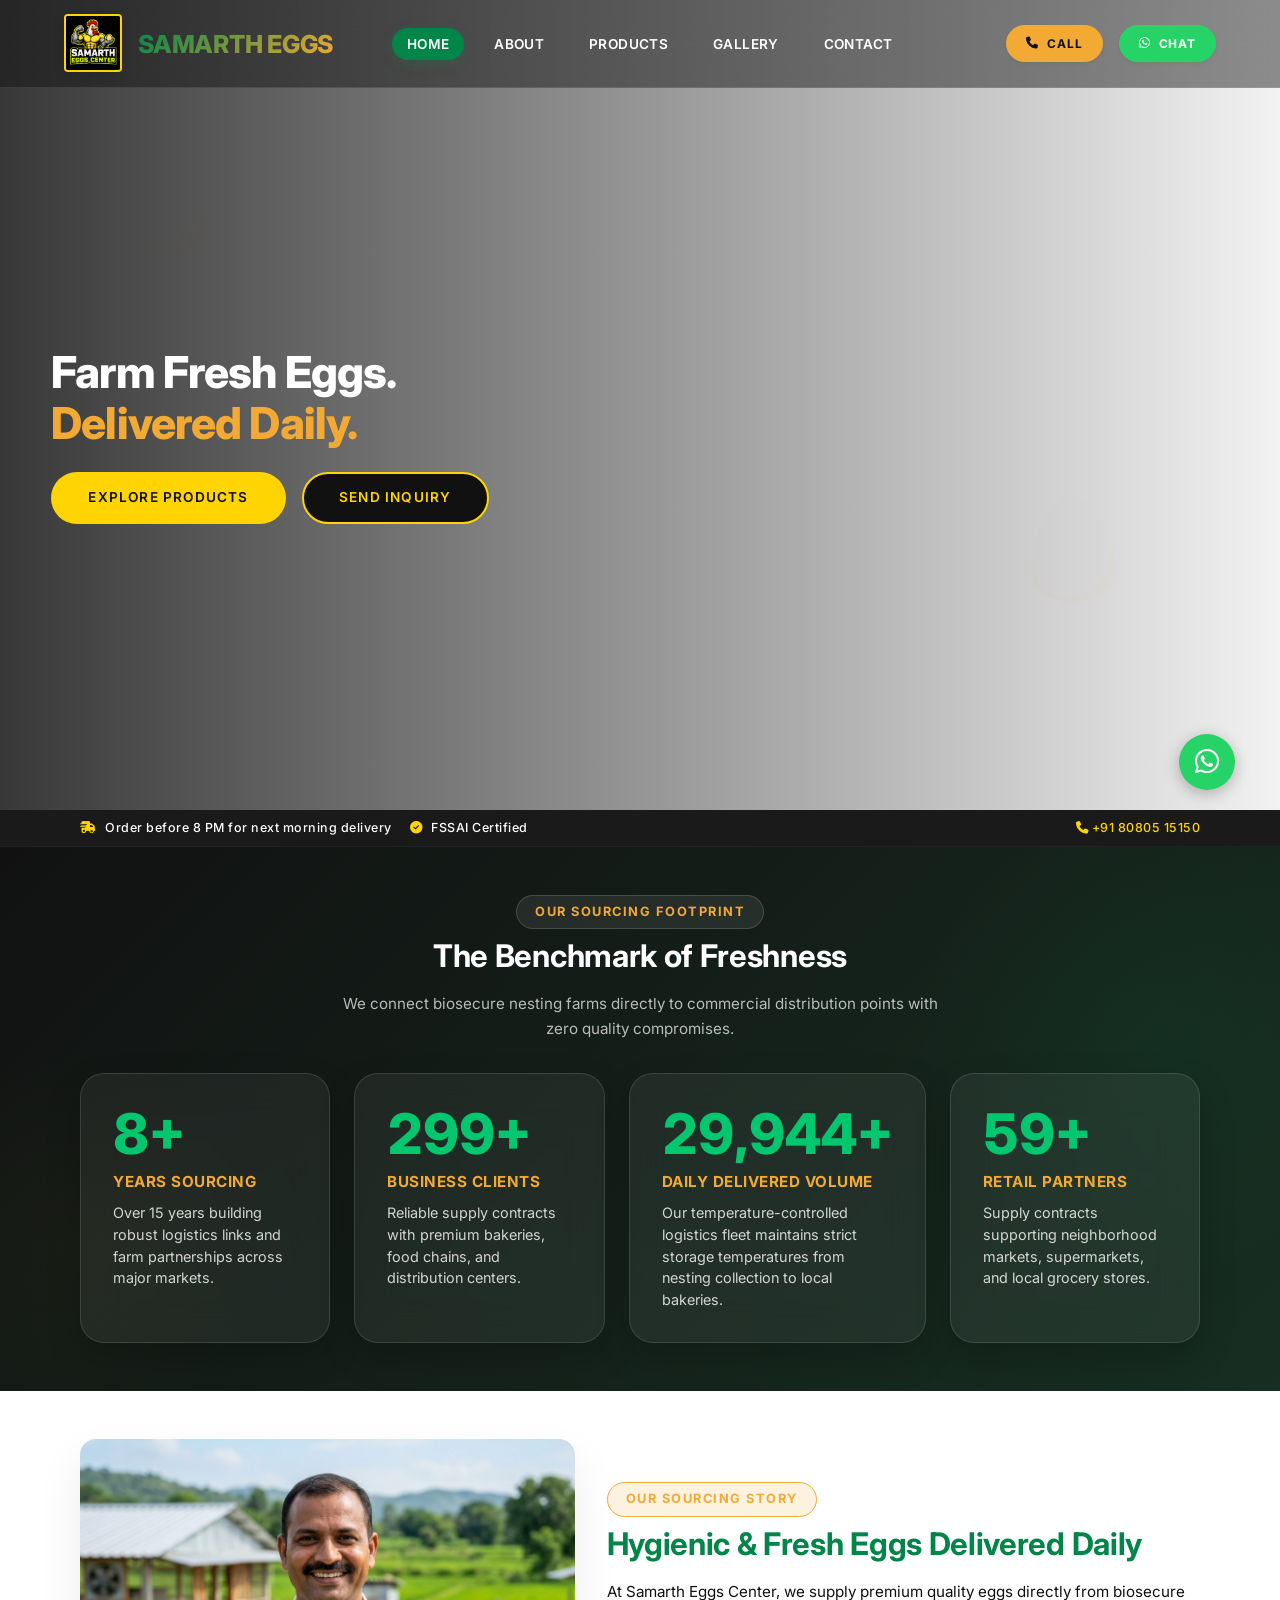
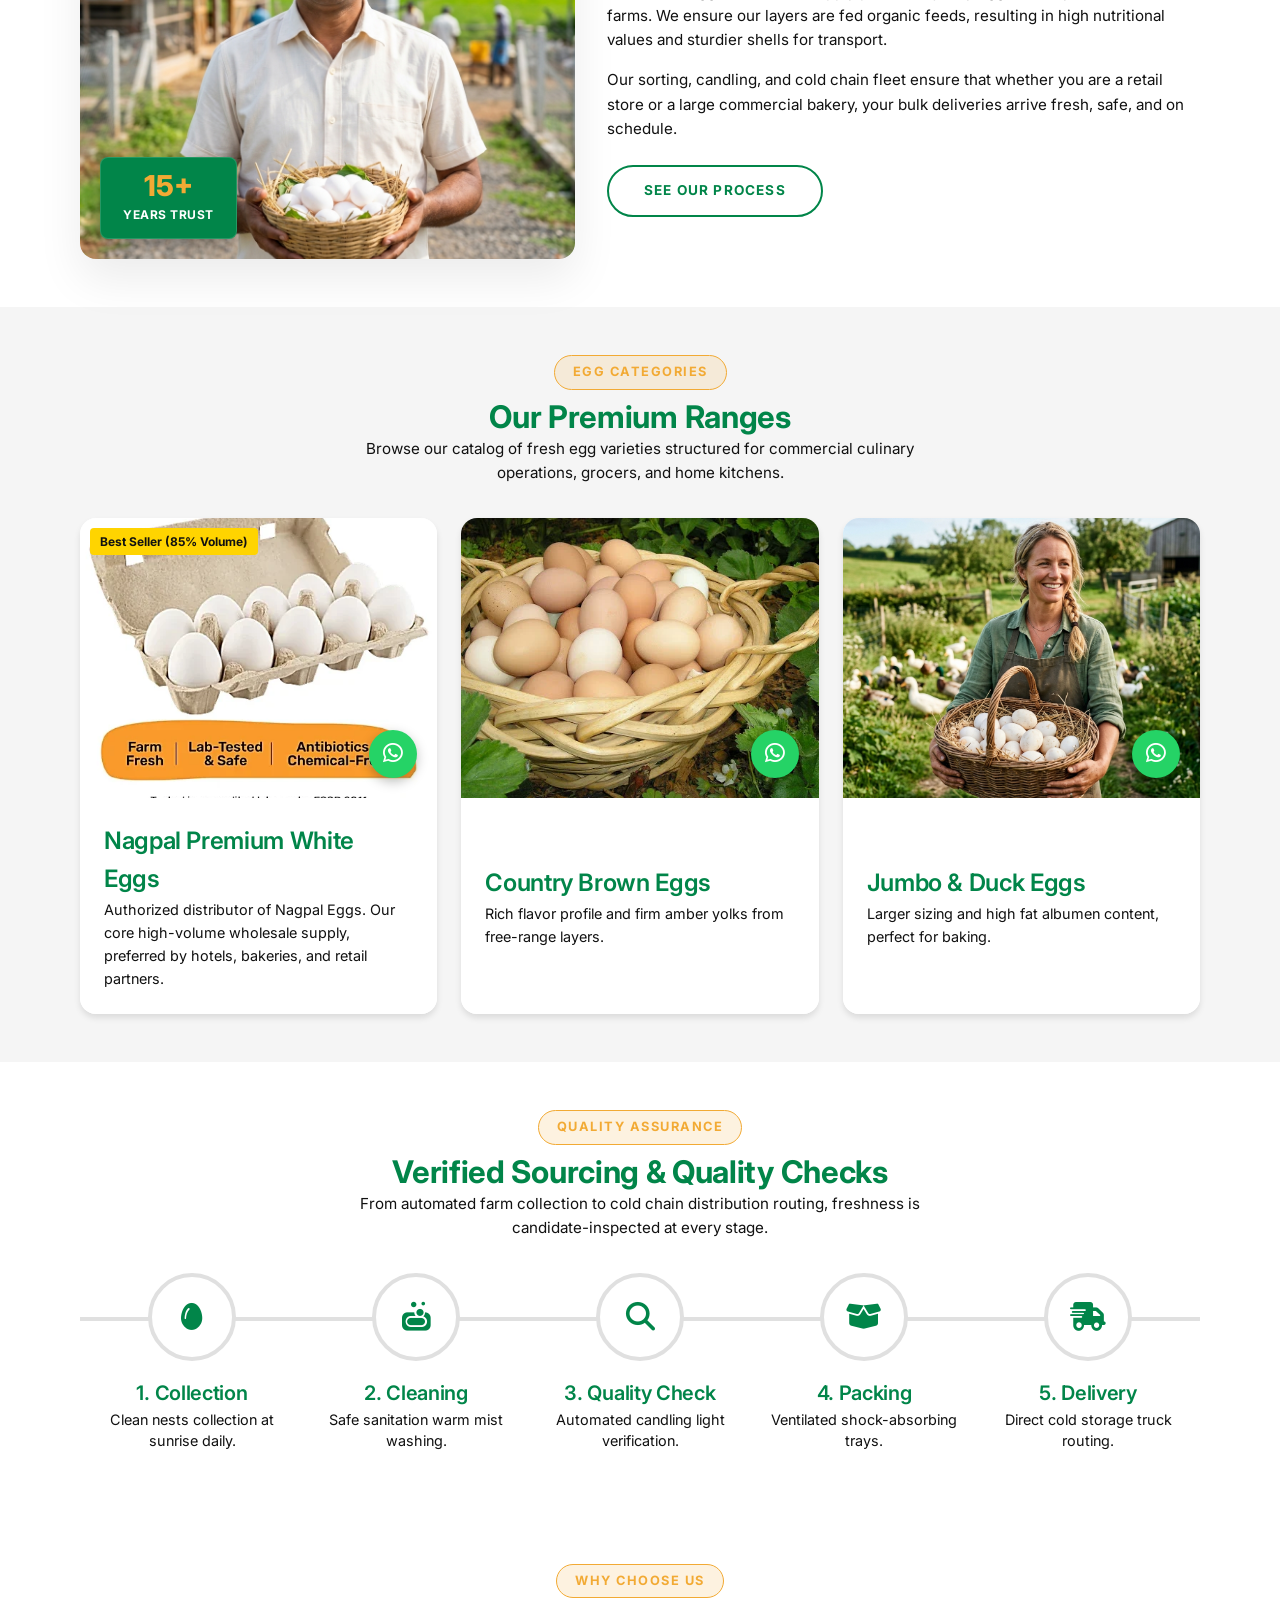
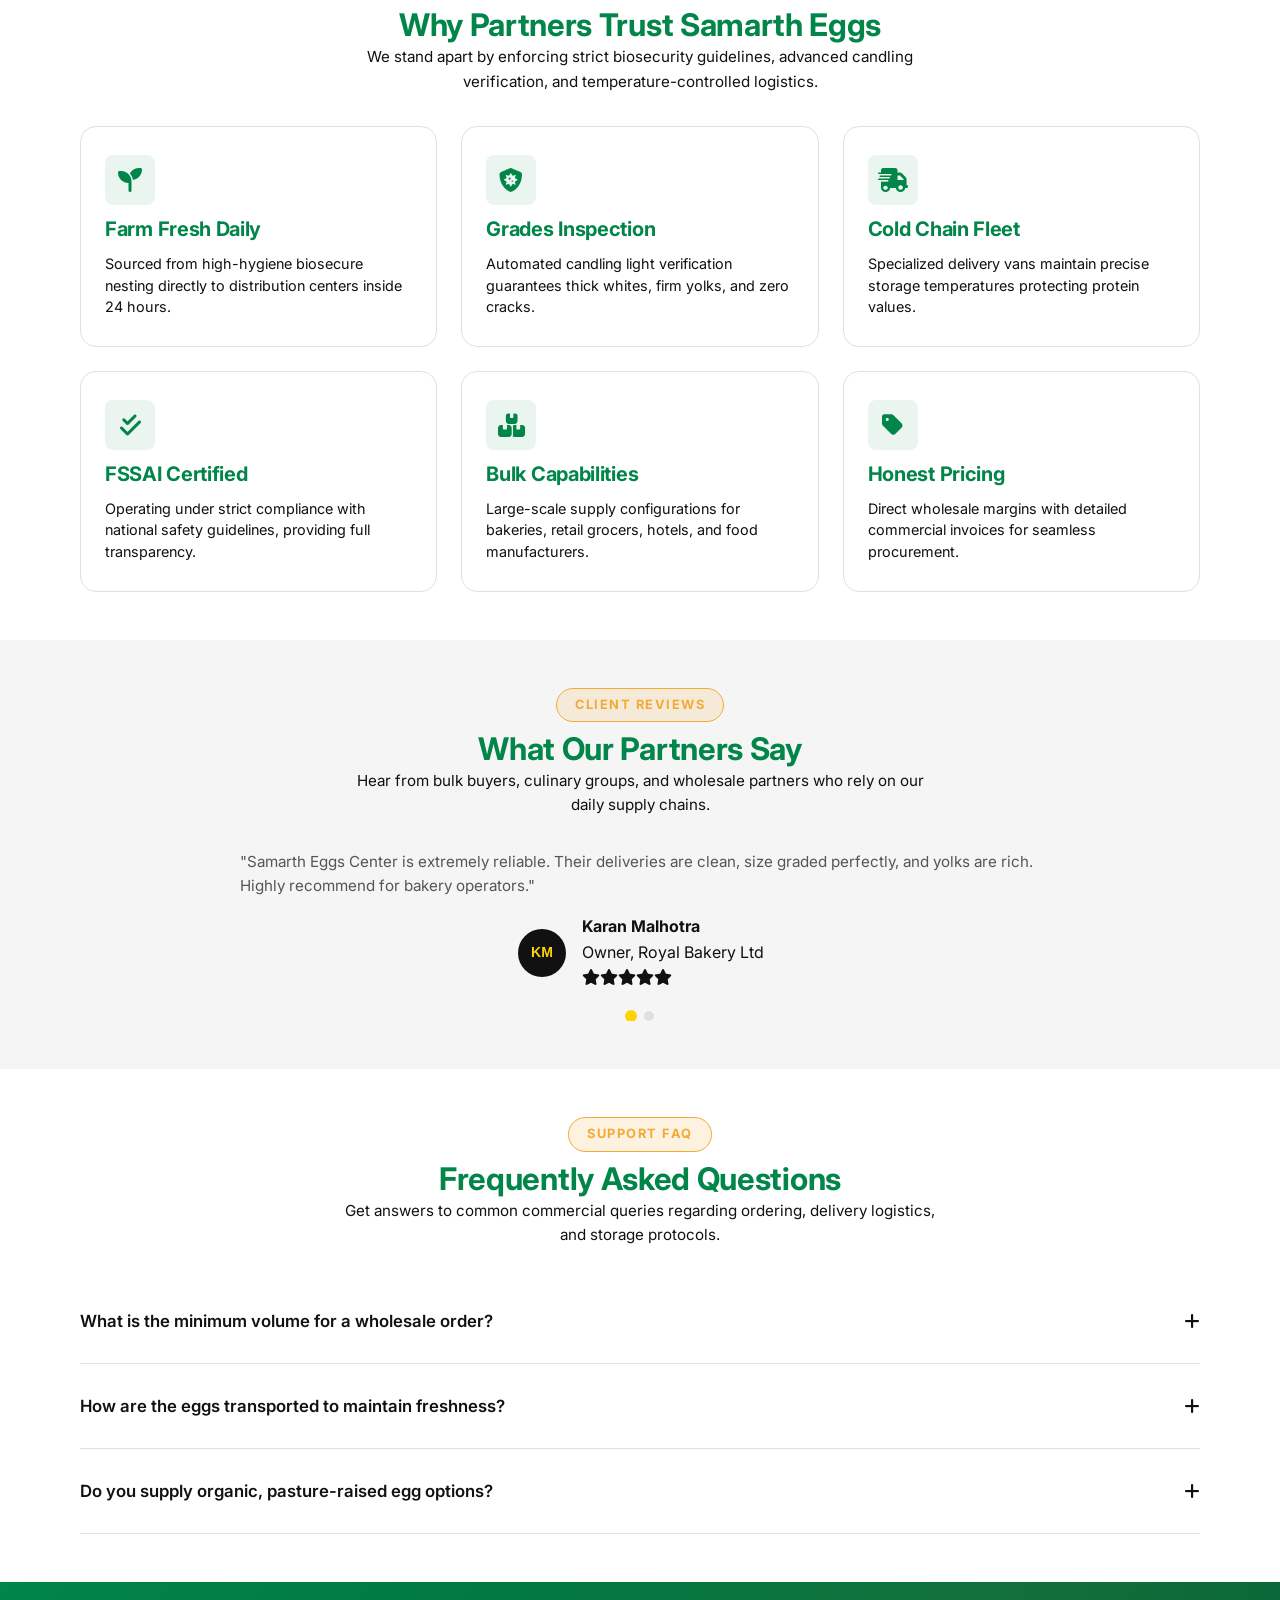
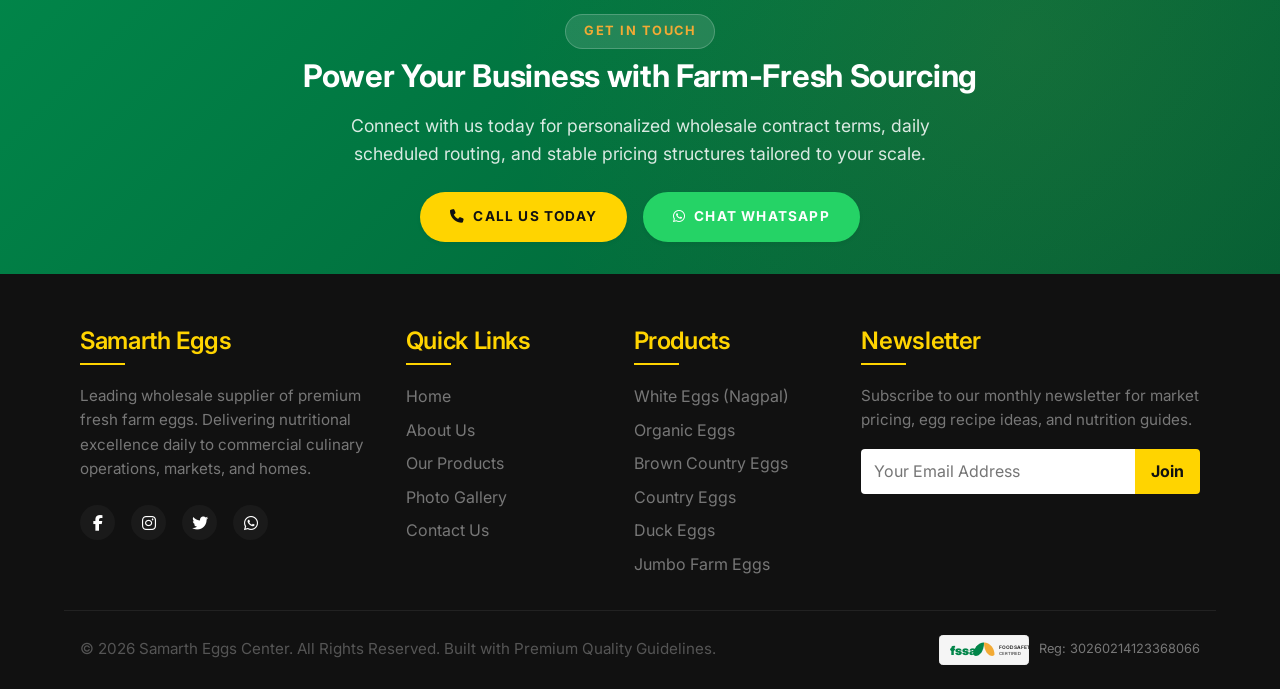
==== commit 693e57ce: "fix: update script src paths to assets/js and fix preloader dismiss logic" ====
--- a/index.html
+++ b/index.html
@@ -719,14 +719,14 @@
   </a>
 
   <!-- Deferred Scripts -->
-  <script src="js/navbar.js" defer></script>
-  <script src="js/counter.js" defer></script>
-  <script src="js/slider.js" defer></script>
-  <script src="js/lazyload.js" defer></script>
-  <script src="js/scroll.js" defer></script>
-  <script src="js/faq.js" defer></script>
-  <script src="js/contact.js" defer></script>
-  <script src="js/main.js" defer></script>
+  <script src="assets/js/main.js" defer></script>
+  <script src="assets/js/navbar.js" defer></script>
+  <script src="assets/js/counter.js" defer></script>
+  <script src="assets/js/slider.js" defer></script>
+  <script src="assets/js/lazyload.js" defer></script>
+  <script src="assets/js/scroll.js" defer></script>
+  <script src="assets/js/faq.js" defer></script>
+  <script src="assets/js/contact.js" defer></script>
 </body>
 
 </html>
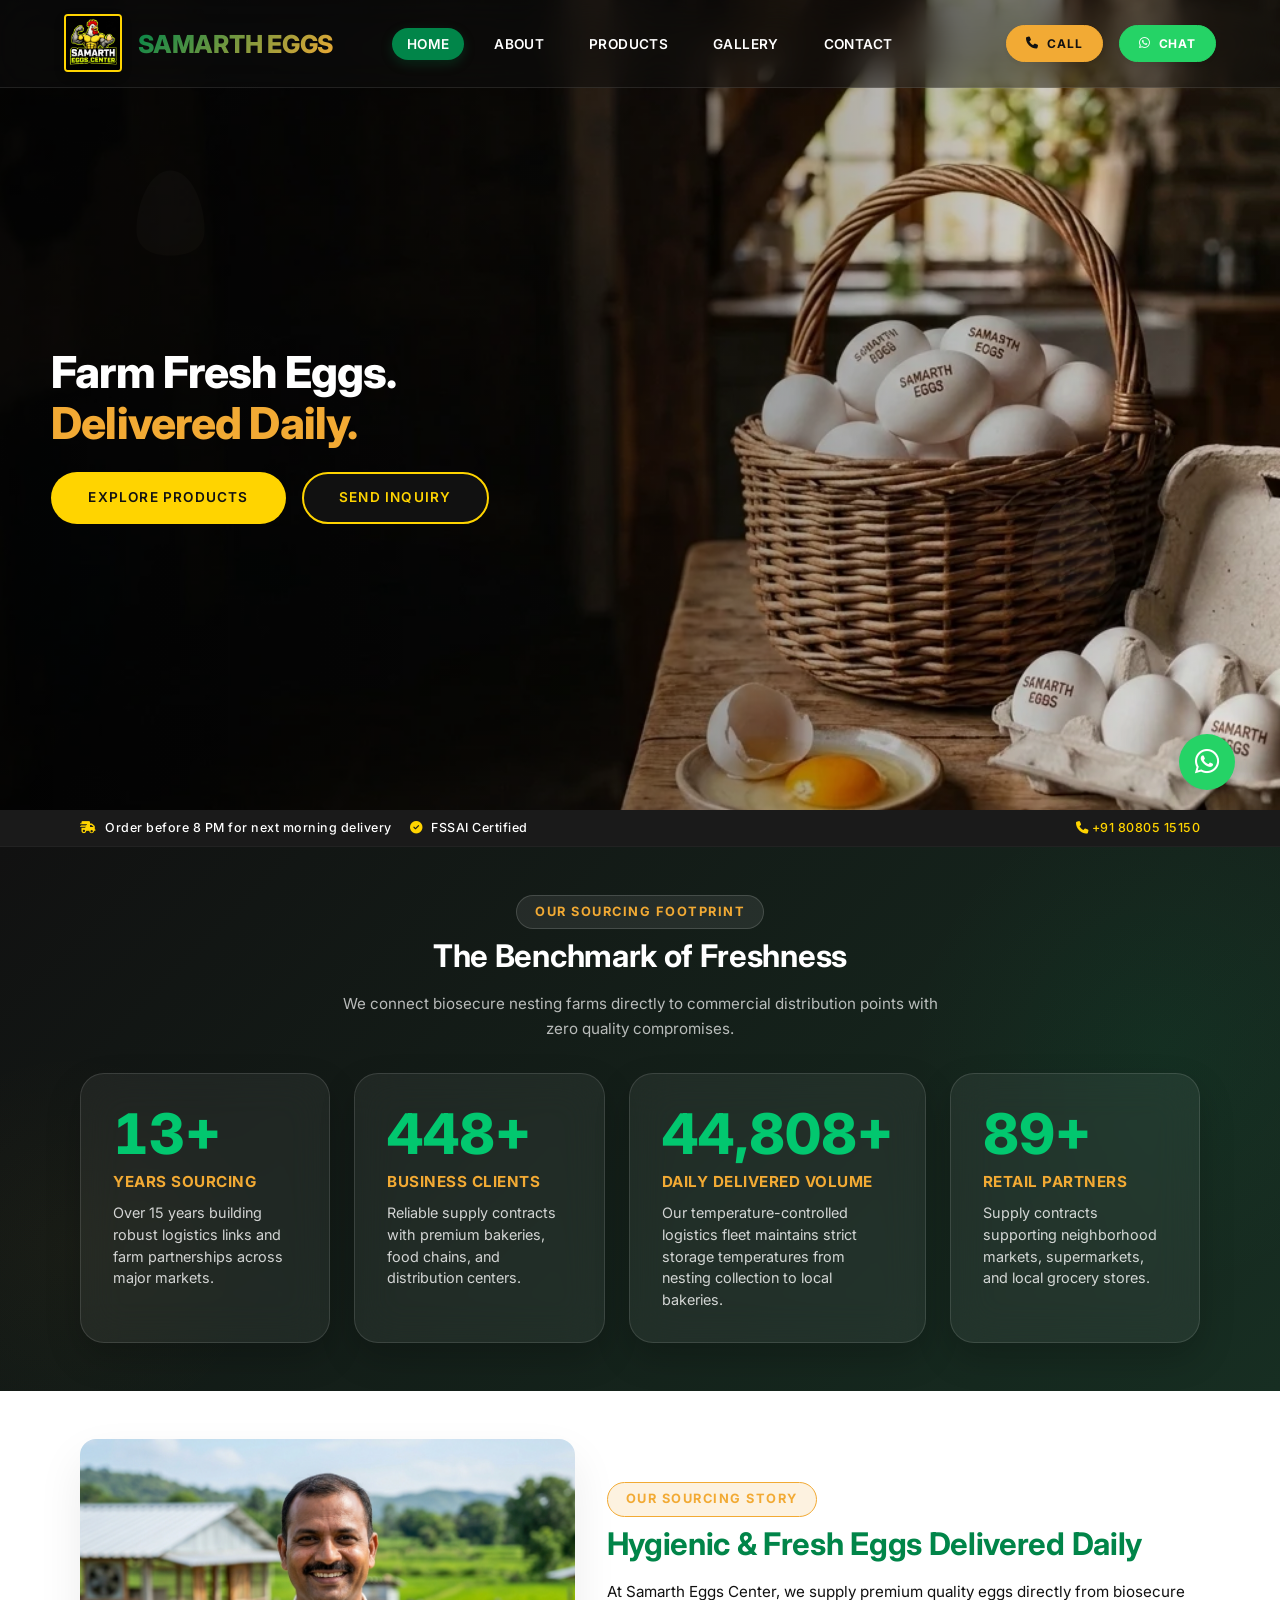
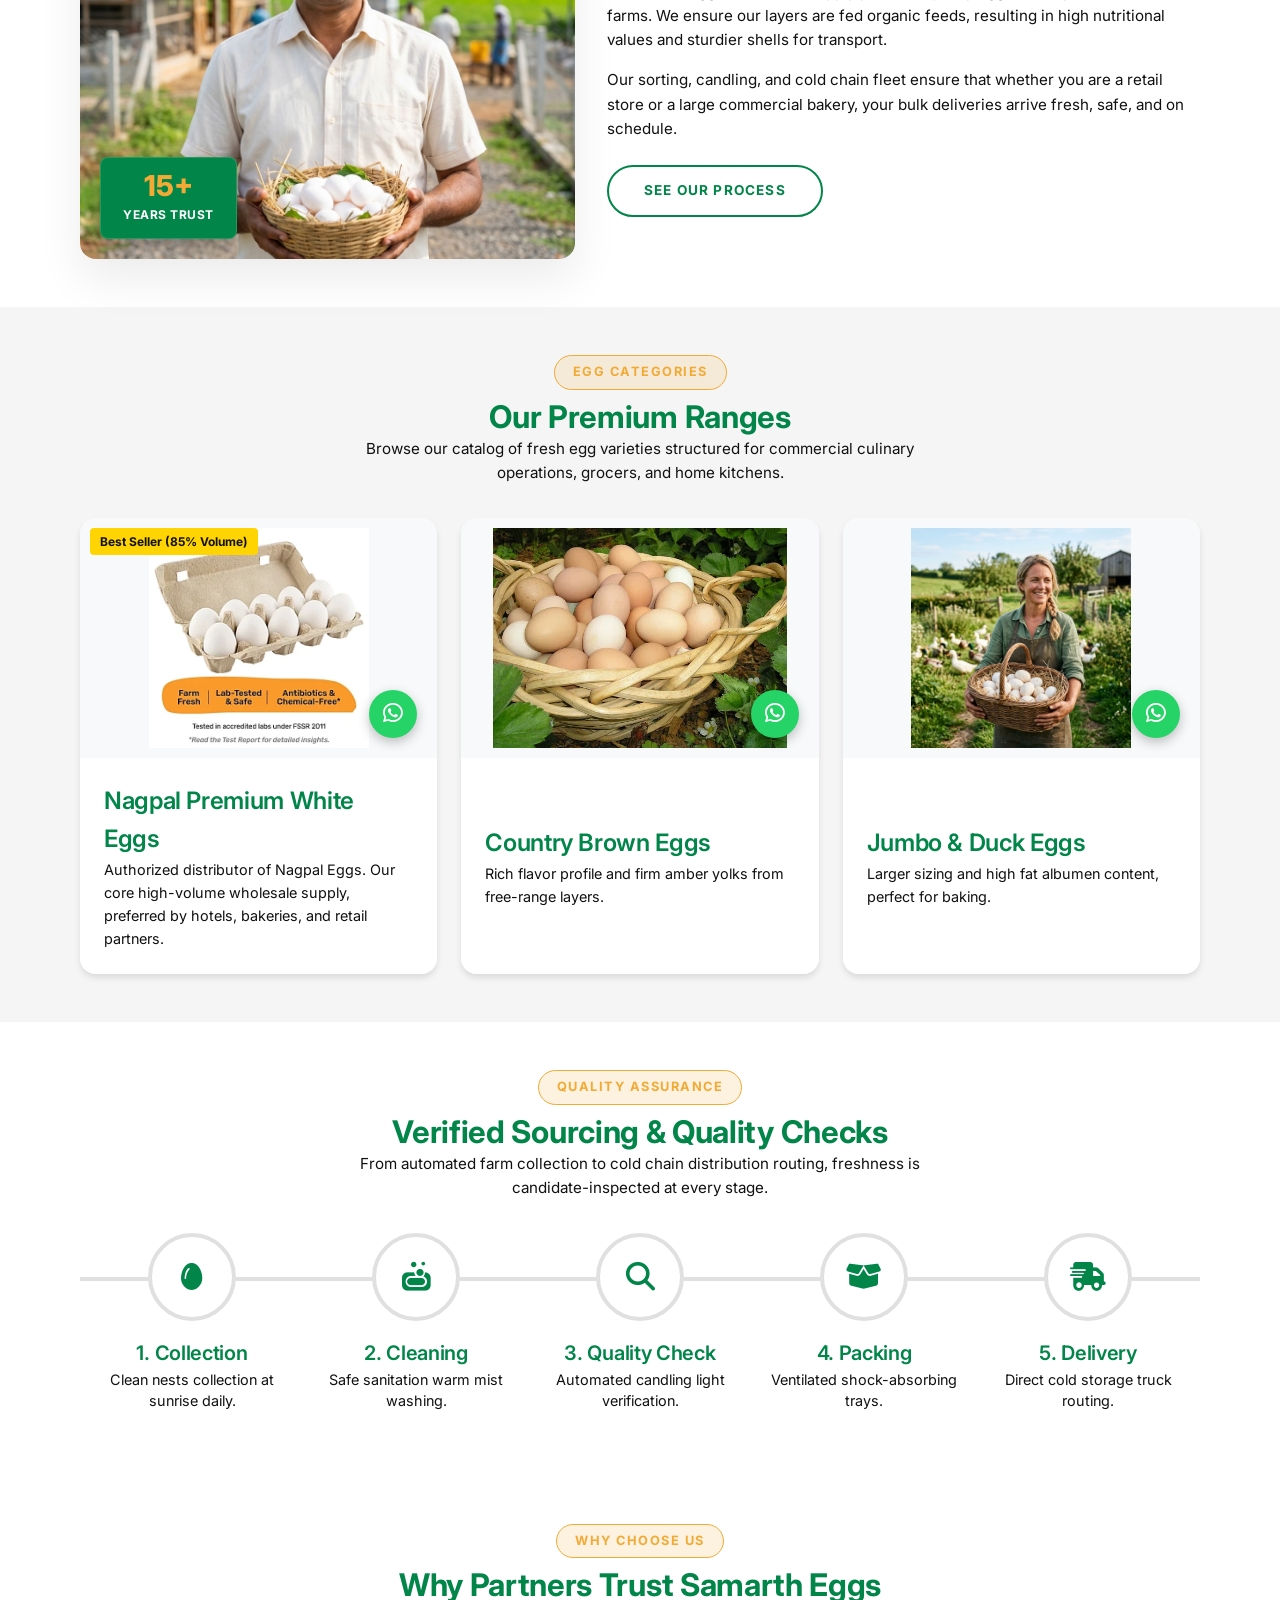
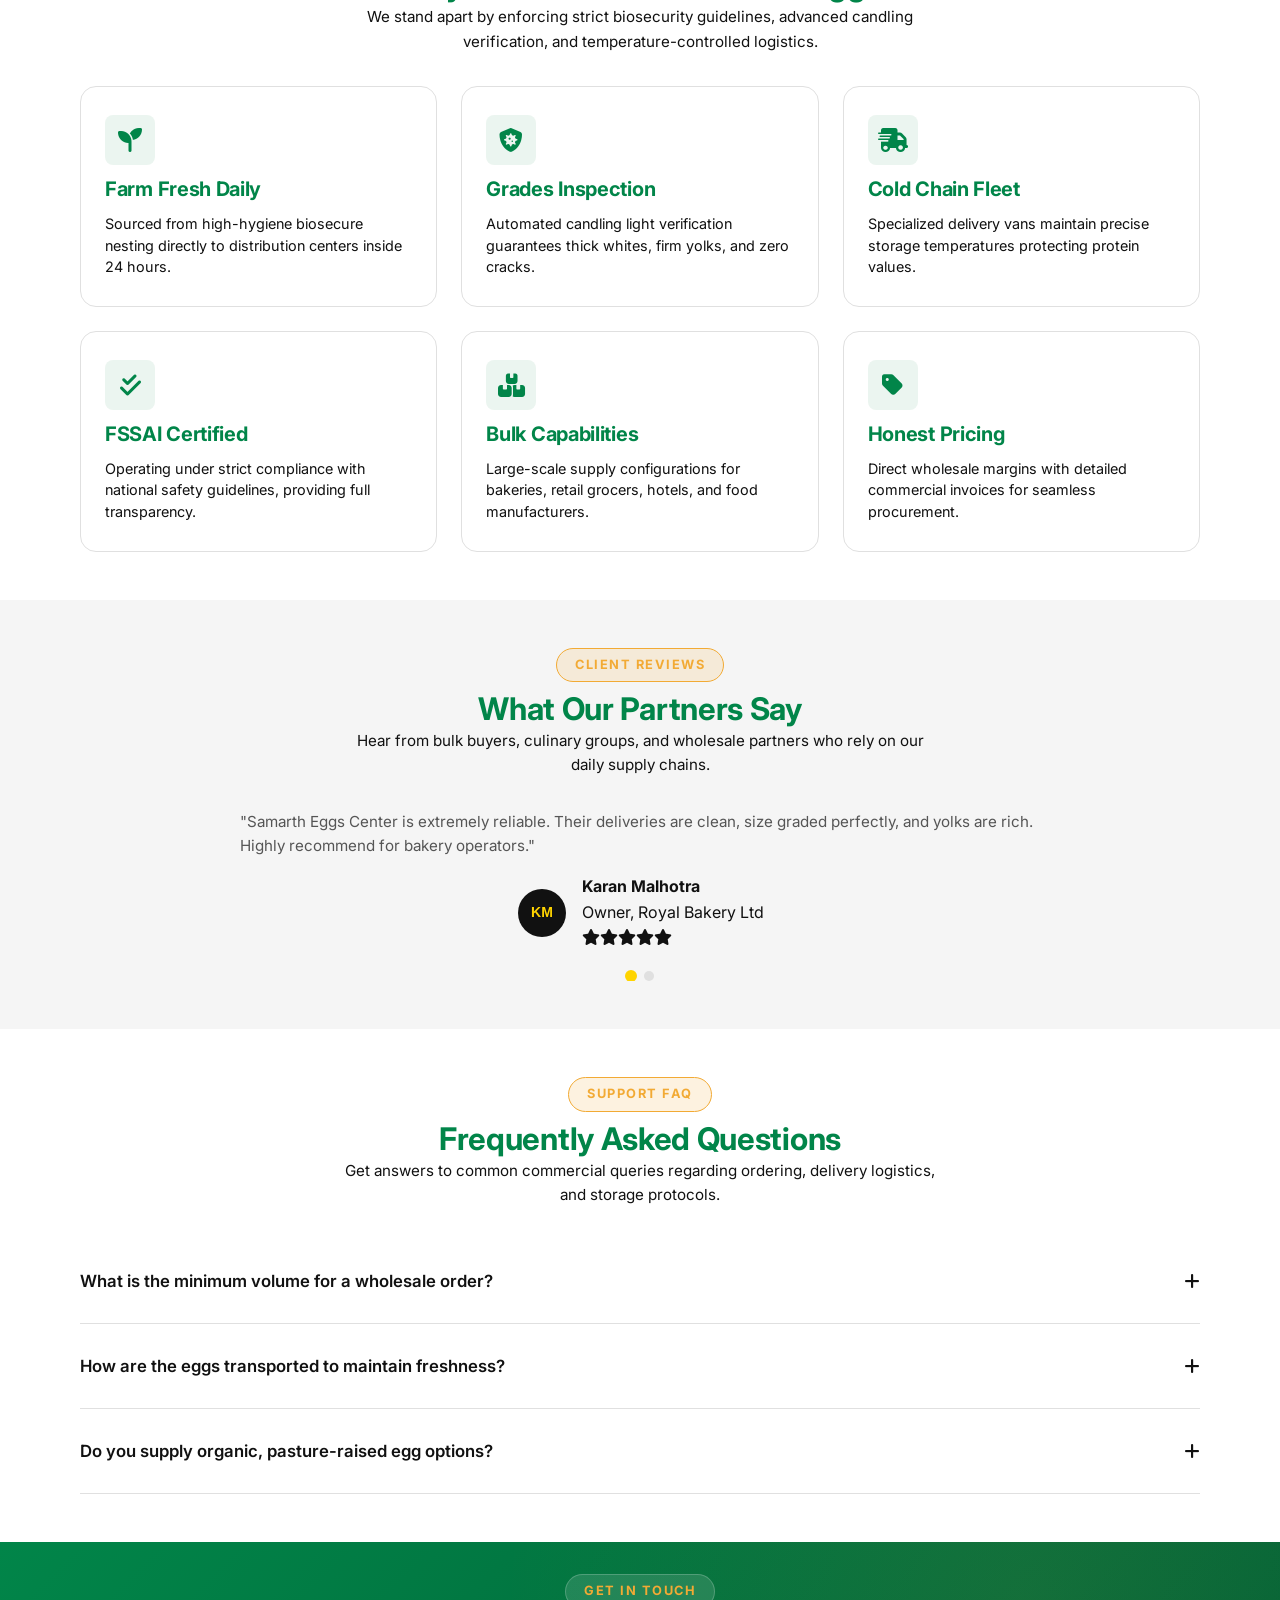
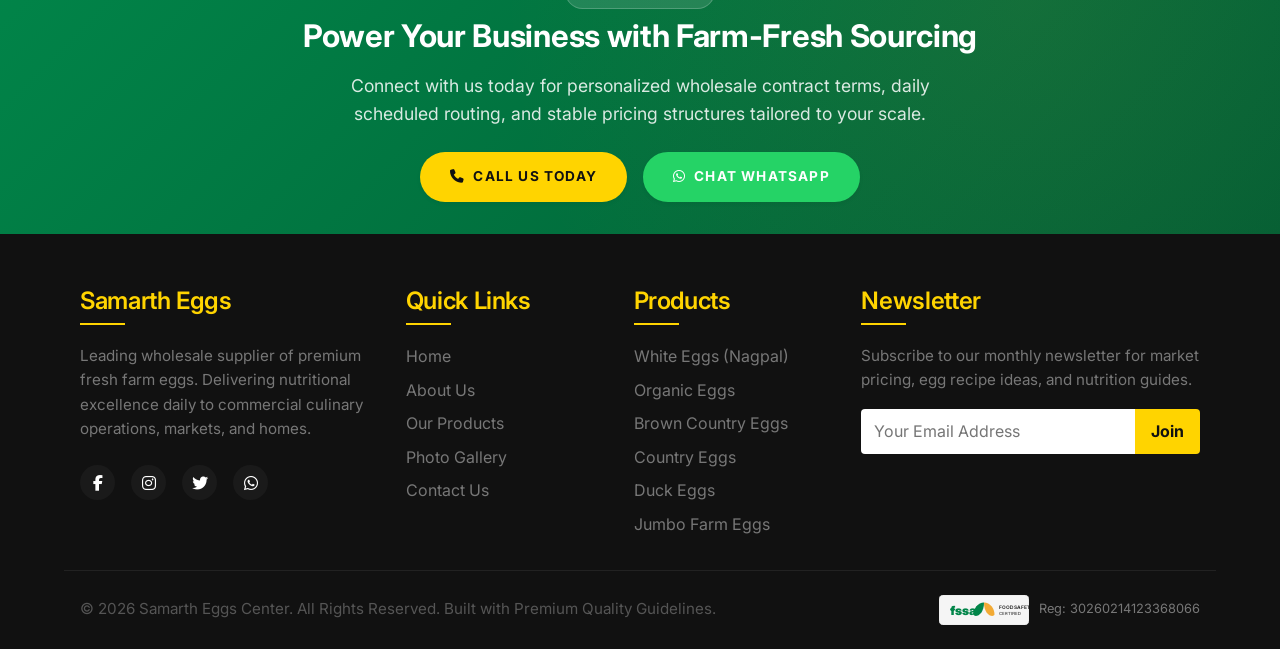
==== commit f2ddeb40: "fix: update section images across about and index pages to object-fit: contain to prevent head cropp" ====
--- a/index.html
+++ b/index.html
@@ -350,9 +350,9 @@
       <div class="grid-3 reveal-item">
         <!-- Category Card 1 -->
         <div class="category-card card">
-          <div class="image-zoom-container" style="height: 280px; position: relative;">
+          <div class="image-zoom-container" style="height: 240px; position: relative; background: #f8f9fa; display: flex; align-items: center; justify-content: center; padding: 10px;">
             <img src="assets/images/products/white-eggs.webp" alt="Nagpal Premium White Eggs" loading="lazy"
-              style="width:100%; height:100%; object-fit:cover;">
+              style="max-width:100%; max-height:100%; width:auto; height:auto; object-fit:contain;">
             <a href="https://wa.me/917738515150?text=Hello%20Samarth%20Eggs%2C%20I%20am%20interested%20in%20your%20Nagpal%20Premium%20White%20Eggs."
               target="_blank" class="whatsapp-card-float" title="Enquire on WhatsApp">
               <i class="fab fa-whatsapp"></i>
@@ -373,9 +373,9 @@
 
         <!-- Category Card 2 -->
         <div class="category-card card">
-          <div class="image-zoom-container" style="height: 280px; position: relative;">
+          <div class="image-zoom-container" style="height: 240px; position: relative; background: #f8f9fa; display: flex; align-items: center; justify-content: center; padding: 10px;">
             <img src="assets/images/products/country-eggs.webp" alt="Country Brown Eggs" loading="lazy"
-              style="width:100%; height:100%; object-fit:cover;">
+              style="max-width:100%; max-height:100%; width:auto; height:auto; object-fit:contain;">
             <a href="https://wa.me/917738515150?text=Hello%20Samarth%20Eggs%2C%20I%20am%20interested%20in%20your%20Country%20Brown%20Eggs."
               target="_blank" class="whatsapp-card-float" title="Enquire on WhatsApp">
               <i class="fab fa-whatsapp"></i>
@@ -393,9 +393,9 @@
 
         <!-- Category Card 3 -->
         <div class="category-card card">
-          <div class="image-zoom-container" style="height: 280px; position: relative;">
+          <div class="image-zoom-container" style="height: 240px; position: relative; background: #f8f9fa; display: flex; align-items: center; justify-content: center; padding: 10px;">
             <img src="assets/images/products/duck-eggs.webp" alt="Jumbo and Duck Eggs" loading="lazy"
-              style="width:100%; height:100%; object-fit:cover;">
+              style="max-width:100%; max-height:100%; width:auto; height:auto; object-fit:contain;">
             <a href="https://wa.me/917738515150?text=Hello%20Samarth%20Eggs%2C%20I%20am%20interested%20in%20your%20Jumbo%20and%20Duck%20Eggs."
               target="_blank" class="whatsapp-card-float" title="Enquire on WhatsApp">
               <i class="fab fa-whatsapp"></i>
--- a/assets/css/style.css
+++ b/assets/css/style.css
@@ -478,19 +478,19 @@
 
 /* Individual Page Specific Banners */
 .about-header-bg {
-  background-image: url('../assets/images/about/farm-overview.webp');
+  background-image: url('../images/about/farm-overview.webp');
 }
 
 .products-header-bg {
-  background-image: url('../assets/images/about/cold-storage.webp');
+  background-image: url('../images/about/cold-storage.webp');
 }
 
 .gallery-header-bg {
-  background-image: url('../assets/images/about/packaging-line.webp');
+  background-image: url('../images/about/packaging-line.webp');
 }
 
 .contact-header-bg {
-  background-image: url('../assets/images/about/workers-collect.webp');
+  background-image: url('../images/about/workers-collect.webp');
 }
 
 /* Hero Section Styles - Premium Redesign */
@@ -504,7 +504,7 @@
   color: var(--white);
   overflow: hidden;
   text-align: left;
-  background: url('../assets/images/hero/hero-banner.webp') no-repeat center right / cover;
+  background: url('../images/hero/hero-banner.webp') no-repeat center right / cover;
 }
 
 .hero-overlay {
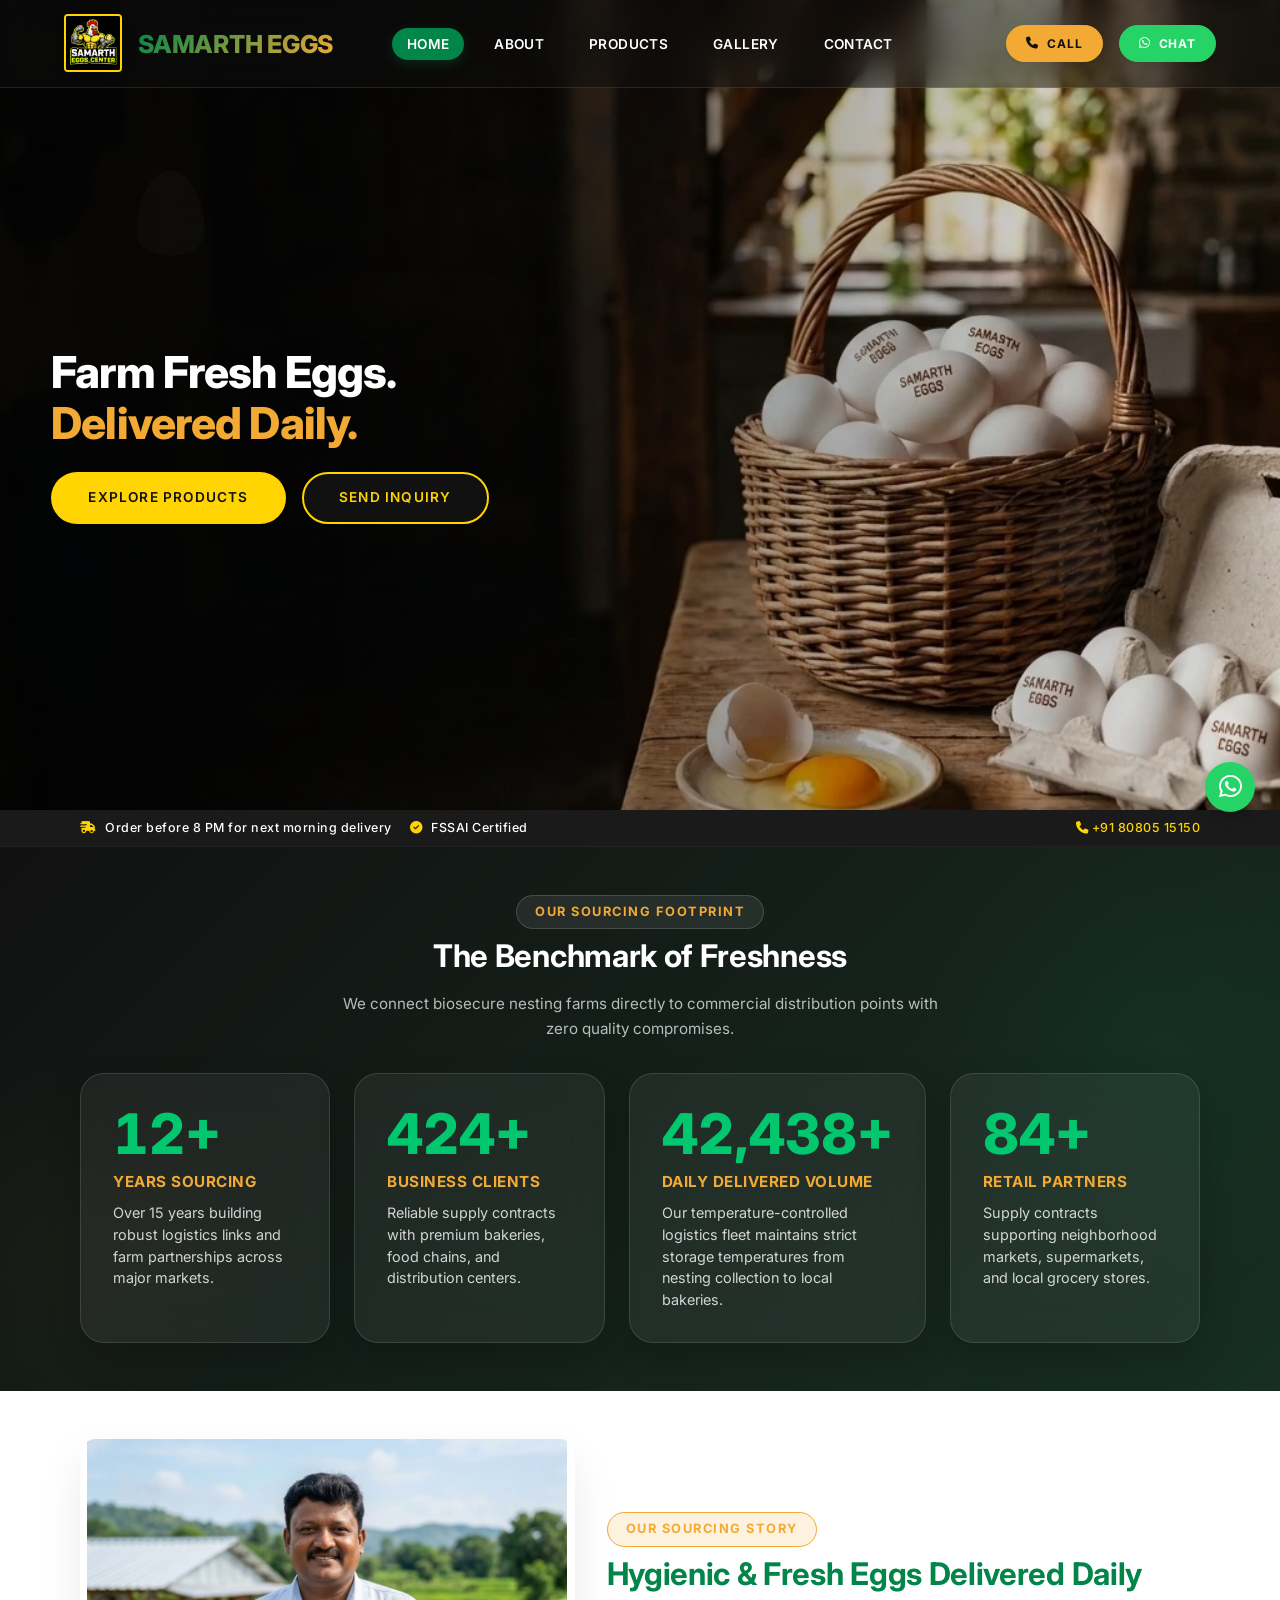
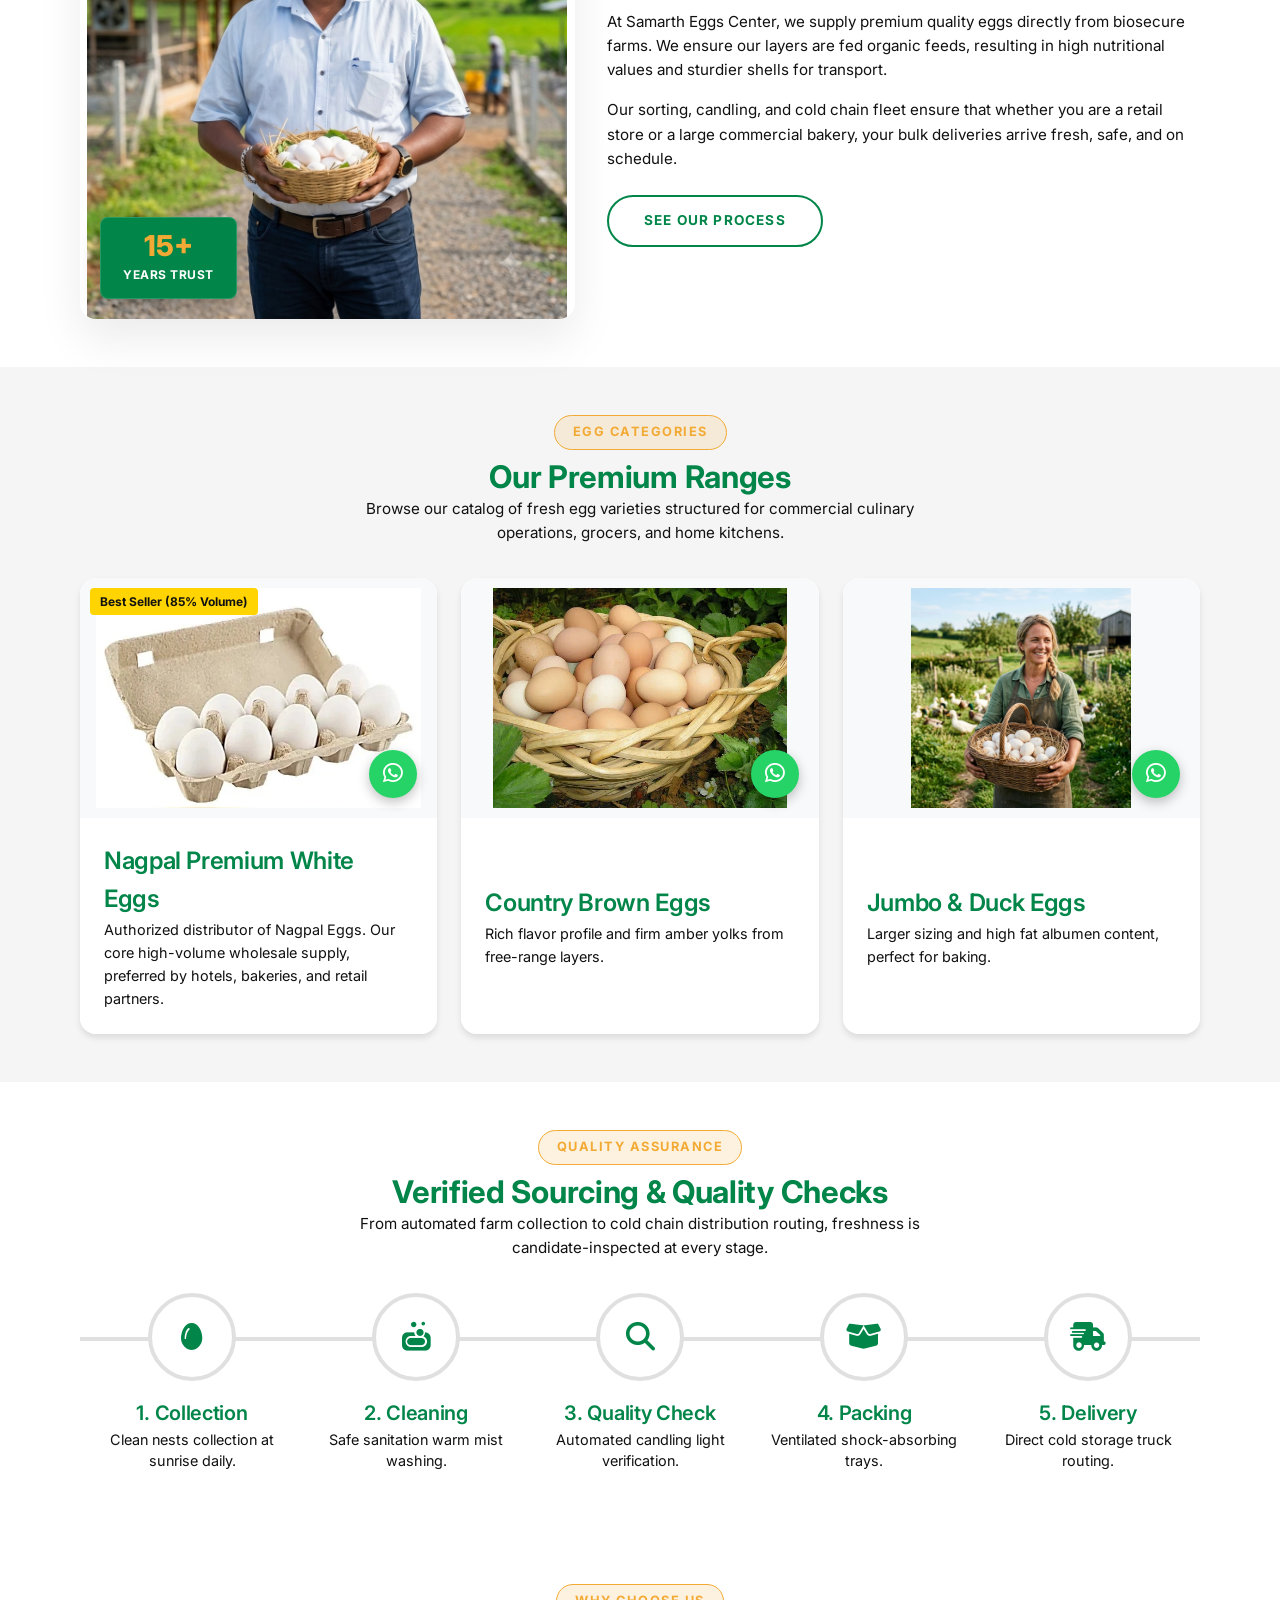
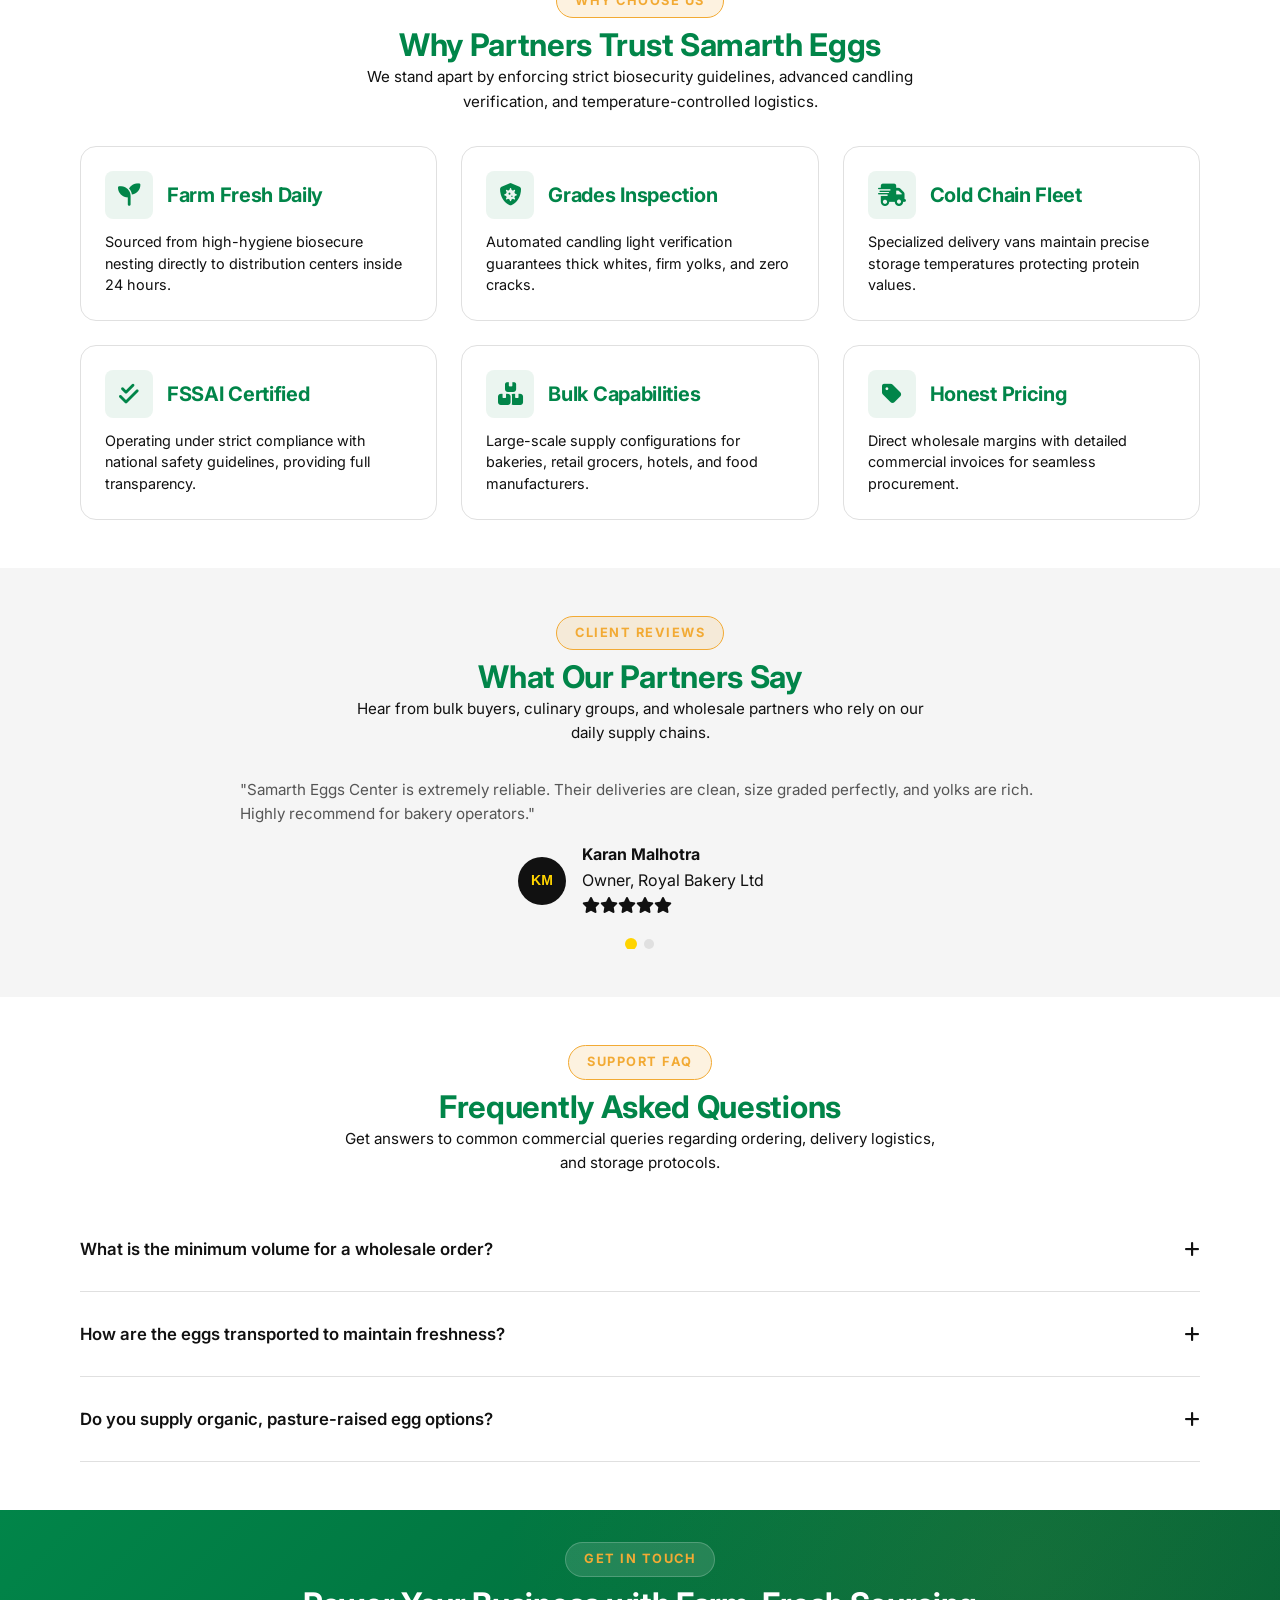
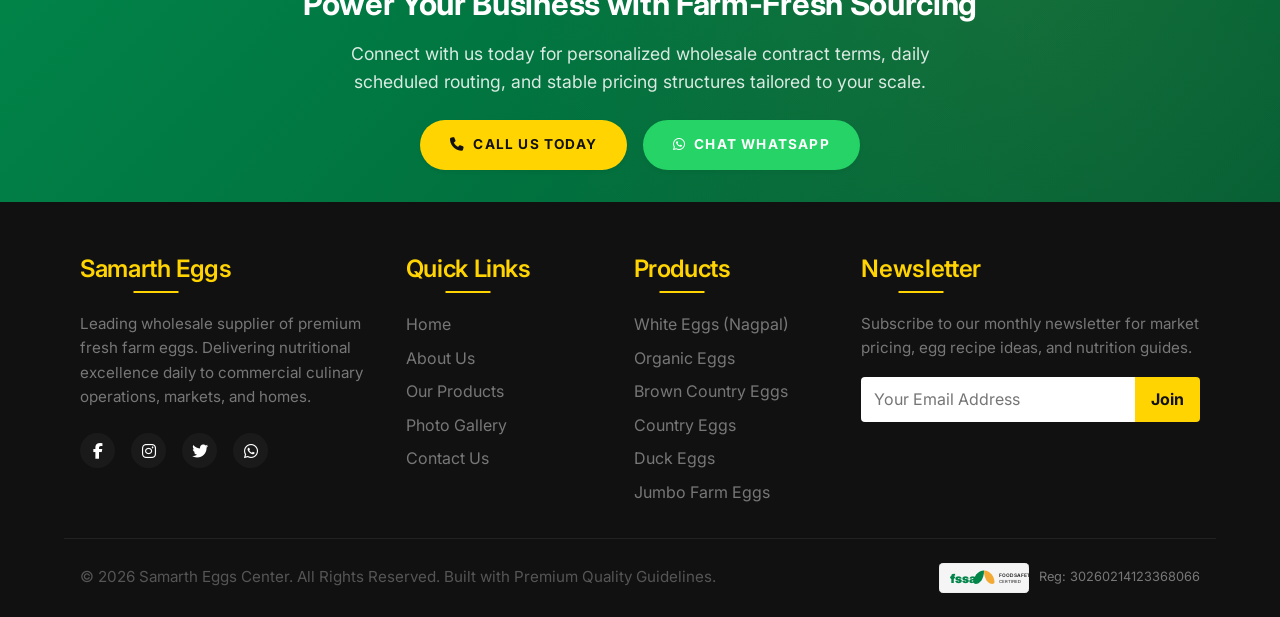
==== commit c8ed08b9: "feat: place feature card icon and heading text side-by-side in the same horizontal line" ====
--- a/index.html
+++ b/index.html
@@ -470,43 +470,55 @@
       <div class="grid-3 reveal-item">
         <!-- Feature Card 1 -->
         <div class="feature-card">
-          <div class="feature-card__icon"><i class="fas fa-seedling"></i></div>
-          <h3>Farm Fresh Daily</h3>
+          <div class="feature-card__header">
+            <div class="feature-card__icon"><i class="fas fa-seedling"></i></div>
+            <h3>Farm Fresh Daily</h3>
+          </div>
           <p>Sourced from high-hygiene biosecure nesting directly to distribution centers inside 24 hours.</p>
         </div>
 
         <!-- Feature Card 2 -->
         <div class="feature-card">
-          <div class="feature-card__icon"><i class="fas fa-shield-virus"></i></div>
-          <h3>Grades Inspection</h3>
+          <div class="feature-card__header">
+            <div class="feature-card__icon"><i class="fas fa-shield-virus"></i></div>
+            <h3>Grades Inspection</h3>
+          </div>
           <p>Automated candling light verification guarantees thick whites, firm yolks, and zero cracks.</p>
         </div>
 
         <!-- Feature Card 3 -->
         <div class="feature-card">
-          <div class="feature-card__icon"><i class="fas fa-shipping-fast"></i></div>
-          <h3>Cold Chain Fleet</h3>
+          <div class="feature-card__header">
+            <div class="feature-card__icon"><i class="fas fa-shipping-fast"></i></div>
+            <h3>Cold Chain Fleet</h3>
+          </div>
           <p>Specialized delivery vans maintain precise storage temperatures protecting protein values.</p>
         </div>
 
         <!-- Feature Card 4 -->
         <div class="feature-card">
-          <div class="feature-card__icon"><i class="fas fa-check-double"></i></div>
-          <h3>FSSAI Certified</h3>
+          <div class="feature-card__header">
+            <div class="feature-card__icon"><i class="fas fa-check-double"></i></div>
+            <h3>FSSAI Certified</h3>
+          </div>
           <p>Operating under strict compliance with national safety guidelines, providing full transparency.</p>
         </div>
 
         <!-- Feature Card 5 -->
         <div class="feature-card">
-          <div class="feature-card__icon"><i class="fas fa-boxes"></i></div>
-          <h3>Bulk Capabilities</h3>
+          <div class="feature-card__header">
+            <div class="feature-card__icon"><i class="fas fa-boxes"></i></div>
+            <h3>Bulk Capabilities</h3>
+          </div>
           <p>Large-scale supply configurations for bakeries, retail grocers, hotels, and food manufacturers.</p>
         </div>
 
         <!-- Feature Card 6 -->
         <div class="feature-card">
-          <div class="feature-card__icon"><i class="fas fa-tag"></i></div>
-          <h3>Honest Pricing</h3>
+          <div class="feature-card__header">
+            <div class="feature-card__icon"><i class="fas fa-tag"></i></div>
+            <h3>Honest Pricing</h3>
+          </div>
           <p>Direct wholesale margins with detailed commercial invoices for seamless procurement.</p>
         </div>
       </div>
--- a/assets/css/style.css
+++ b/assets/css/style.css
@@ -867,8 +867,9 @@
 
 .about-image img {
   width: 100%;
-  height: 420px;
-  object-fit: cover;
+  height: auto;
+  max-height: 480px;
+  object-fit: contain;
   display: block;
 }
 
@@ -940,7 +941,8 @@
   content: '';
   position: absolute;
   bottom: -5px;
-  left: 0;
+  left: 50%;
+  transform: translateX(-50%);
   width: 45px;
   height: 2px;
   background-color: var(--primary);
@@ -1023,10 +1025,10 @@
 /* Back to Top & Scroll Progress */
 #back-to-top {
   position: fixed;
-  bottom: 30px;
-  right: -60px;
-  width: 45px;
-  height: 45px;
+  bottom: 25px;
+  right: -70px;
+  width: 50px;
+  height: 50px;
   background-color: var(--primary);
   color: var(--dark);
   border-radius: 50%;
@@ -1041,7 +1043,7 @@
 }
 
 #back-to-top.show {
-  right: 45px;
+  right: 25px;
 }
 
 #back-to-top:hover {
@@ -1059,7 +1061,6 @@
   width: 0%;
 }
 
-
 /* Hide mobile only drawer nav items on desktop */
 .mobile-only-action {
   display: none;
@@ -1068,17 +1069,15 @@
 /* Floating WhatsApp Widget */
 .whatsapp-float {
   position: fixed;
-  bottom: 110px;
-  /* Offset to not overlap back-to-top button */
-  right: 45px;
-  /* Increased from 30px to 45px to prevent clipping on boxed layouts */
-  width: 56px;
-  height: 56px;
+  bottom: 88px;
+  right: 25px;
+  width: 50px;
+  height: 50px;
   background-color: #25d366;
   color: #fff !important;
   border-radius: 50%;
   text-align: center;
-  font-size: 28px;
+  font-size: 26px;
   box-shadow: 0 4px 15px rgba(0, 0, 0, 0.25);
   z-index: 9999;
   display: flex;
--- a/assets/css/responsive.css
+++ b/assets/css/responsive.css
@@ -1,9 +1,9 @@
-/* responsive.css - Media Queries */
+/* responsive.css - Comprehensive Mobile Alignment & Layout Polish */
 @import url('variables.css');
 
 @media (max-width: 1200px) {
   .hero-content {
-    max-width: 540px;
+    max-width: 580px;
   }
 }
 
@@ -14,27 +14,27 @@
   .product-grid { grid-template-columns: repeat(2, 1fr); }
   
   /* Hero */
-  .hero-content { padding-left: 1.5rem; width: 100%; }
-  .hero-content h1 { font-size: 3.2rem; }
-  .hero-content p { font-size: 1.1rem; }
-
-  /* Upgraded 2026 Mobile Responsive Menu */
+  .hero-content { padding-left: 1.5rem; padding-right: 1.5rem; width: 100%; }
+  .hero-content h1 { font-size: 2.8rem; line-height: 1.15; }
+  .hero-content p { font-size: 1.05rem; }
+
+  /* Mobile Responsive Menu Drawer */
   .nav-links {
     position: fixed;
     top: 0;
     right: -100%;
-    width: 300px;
+    width: 280px;
     height: 100vh;
-    background: rgba(17, 17, 17, 0.85);
+    background: rgba(17, 17, 17, 0.95);
     backdrop-filter: blur(25px);
     -webkit-backdrop-filter: blur(25px);
     border-left: 1px solid rgba(255, 255, 255, 0.1);
     flex-direction: column;
     justify-content: center;
     padding: var(--spacing-xxl) var(--spacing-lg) var(--spacing-lg) var(--spacing-lg);
-    gap: 1.2rem;
-    transition: all 0.5s cubic-bezier(0.16, 1, 0.3, 1);
-    box-shadow: -10px 0 40px rgba(0, 0, 0, 0.3);
+    gap: 1rem;
+    transition: all 0.4s cubic-bezier(0.16, 1, 0.3, 1);
+    box-shadow: -10px 0 40px rgba(0, 0, 0, 0.4);
     z-index: 999;
   }
   
@@ -44,10 +44,10 @@
   
   .nav-links a {
     color: var(--white) !important;
-    font-size: 1.15rem;
-    width: 100%;
-    text-align: center;
-    padding: 0.8rem 1.5rem;
+    font-size: 1.1rem;
+    width: 100%;
+    text-align: center;
+    padding: 0.75rem 1.25rem;
     border-radius: var(--radius-full);
   }
 
@@ -85,9 +85,9 @@
   }
 
   .logo-text {
-    font-size: 1.4rem;
-  }
-  /* Mobile section padding */
+    font-size: 1.3rem;
+  }
+
   section.section {
     padding: 3rem 0 !important;
   }
@@ -96,170 +96,256 @@
     grid-template-columns: 1fr;
     gap: var(--spacing-lg);
   }
-  
-  /* Mobile Process Steps Timeline */
-  .timeline {
+}
+
+@media (max-width: 768px) {
+  /* Global Container Mobile Spacing Alignment */
+  .container {
+    padding-left: 1.25rem !important;
+    padding-right: 1.25rem !important;
+  }
+
+  /* Grid Stack on Mobile */
+  .grid-2, .grid-3, .grid-4, .product-grid {
+    grid-template-columns: 1fr !important;
+    gap: 1.5rem !important;
+  }
+
+  /* Hero Section Mobile Alignment */
+  .hero {
+    height: auto;
+    min-height: 520px;
+    padding: 6rem 0 4rem 0;
+    text-align: center;
+  }
+
+  .hero-content {
+    padding-left: 0;
+    padding-right: 0;
+    display: flex;
+    flex-direction: column;
+    align-items: center;
+    text-align: center;
+  }
+
+  .hero-content h1 {
+    font-size: 2.3rem;
+    line-height: 1.2;
+    margin-bottom: 1rem;
+  }
+
+  .hero-content p {
+    font-size: 1rem;
+    margin-bottom: 1.75rem;
+    max-width: 100%;
+  }
+
+  .hero-btns {
     display: flex;
     flex-direction: column;
     gap: 0.85rem;
-    align-items: stretch;
-    margin-top: 1.5rem;
-  }
-  
-  .timeline::before {
-    display: none;
-  }
-  
-  .timeline-step {
-    width: 100%;
-    padding: 0.9rem 1.1rem;
-    display: flex;
+    width: 100%;
+    max-width: 320px;
     align-items: center;
-    text-align: left;
-    gap: 1rem;
-    background: var(--white);
-    border: 1px solid var(--gray-border);
-    border-radius: var(--radius-md);
-    box-shadow: 0 4px 12px rgba(0,0,0,0.04);
-  }
-
-  .timeline-icon {
-    width: 48px;
-    height: 48px;
-    min-width: 48px;
-    font-size: 1.25rem;
-    margin: 0;
-    border-width: 2px;
-    background: rgba(15, 118, 110, 0.08);
-  }
-
-  .timeline-step h3 {
-    font-size: 1.05rem;
-    margin-bottom: 0.15rem;
-  }
-
-  .timeline-step p {
+  }
+
+  .hero-btns .btn {
+    width: 100%;
+    max-width: 100%;
+    padding: 0.85rem 1.5rem;
     font-size: 0.85rem;
-    color: var(--text-muted);
-  }
-
+    text-align: center;
+    justify-content: center;
+  }
+
+  /* Page Header Banners on Mobile */
+  .page-header {
+    padding: 5rem 0 2.5rem 0 !important;
+    text-align: center;
+  }
+
+  .page-title {
+    font-size: 2.2rem !important;
+  }
+
+  .page-desc {
+    font-size: 0.95rem !important;
+  }
+
+  /* Mobile Filter Slider Alignment */
+  .filter-bar,
+  .gallery-filters {
+    display: flex !important;
+    flex-wrap: nowrap !important;
+    overflow-x: auto !important;
+    -webkit-overflow-scrolling: touch;
+    scroll-snap-type: x mandatory;
+    scroll-behavior: smooth;
+    justify-content: flex-start !important;
+    width: 100% !important;
+    max-width: 100% !important;
+    border-radius: 16px !important;
+    background: #ffffff !important;
+    padding: 6px 10px !important;
+    margin-bottom: 1.5rem !important;
+    box-shadow: 0 4px 16px rgba(0, 0, 0, 0.06) !important;
+    border: 1px solid var(--gray-border) !important;
+    scrollbar-width: none !important;
+    margin-inline: 0 !important;
+  }
+
+  .filter-bar::-webkit-scrollbar,
+  .gallery-filters::-webkit-scrollbar {
+    display: none !important;
+  }
+
+  .filter-btn,
+  .gallery-filter-btn {
+    flex-shrink: 0 !important;
+    white-space: nowrap !important;
+    scroll-snap-align: start !important;
+    padding: 0.55rem 1.1rem !important;
+    font-size: 0.88rem !important;
+  }
+
+  /* Floating Widgets Alignment on Mobile */
   #back-to-top {
     bottom: 20px;
     right: 18px;
-    width: 40px;
-    height: 40px;
+    width: 44px;
+    height: 44px;
     font-size: 0.95rem;
-  }
-
-  /* Contact layout */
+    z-index: 999;
+  }
+
+  #back-to-top.show {
+    right: 18px;
+  }
+
+  .whatsapp-float {
+    bottom: 74px;
+    right: 18px;
+    width: 44px;
+    height: 44px;
+    font-size: 22px;
+    z-index: 1000;
+  }
+
+  /* Quality Timeline Vertical Card List on Mobile */
+  .timeline {
+    display: flex !important;
+    flex-direction: column !important;
+    gap: 1.1rem !important;
+    align-items: stretch !important;
+    margin-top: 1.5rem !important;
+  }
+
+  .timeline::before {
+    display: none !important;
+  }
+
+  .timeline-step {
+    width: 100% !important;
+    padding: 1.1rem 1.25rem !important;
+    display: flex !important;
+    flex-direction: row !important;
+    align-items: center !important;
+    text-align: left !important;
+    gap: 1.25rem !important;
+    background: #ffffff !important;
+    border: 1px solid var(--gray-border) !important;
+    border-radius: 16px !important;
+    box-shadow: 0 4px 16px rgba(0, 0, 0, 0.04) !important;
+  }
+
+  .timeline-icon {
+    width: 56px !important;
+    height: 56px !important;
+    min-width: 56px !important;
+    font-size: 1.25rem !important;
+    margin: 0 !important;
+    border-width: 3px !important;
+    background: rgba(15, 118, 110, 0.08) !important;
+  }
+
+  .timeline-step h3 {
+    font-size: 1.1rem !important;
+    margin-bottom: 0.2rem !important;
+    text-align: left !important;
+  }
+
+  .timeline-step p {
+    font-size: 0.88rem !important;
+    margin: 0 !important;
+    text-align: left !important;
+    line-height: 1.4 !important;
+  }
+
+  /* Form & Contact Layout on Mobile */
+  .form-group-row,
   .contact-section-layout {
-    grid-template-columns: 1fr;
-    gap: var(--spacing-lg);
-  }
-
-  /* Footer */
+    grid-template-columns: 1fr !important;
+    gap: var(--spacing-md) !important;
+  }
+
+  .map-container {
+    height: 280px !important;
+    margin-top: var(--spacing-lg) !important;
+  }
+
+  /* Footer on Mobile */
   .footer-grid {
-    grid-template-columns: repeat(2, 1fr);
-    gap: var(--spacing-lg) var(--spacing-md);
-  }
+    grid-template-columns: 1fr !important;
+    gap: var(--spacing-lg) !important;
+    text-align: center;
+  }
+
+  .footer-col {
+    display: flex;
+    flex-direction: column;
+    align-items: center;
+  }
+
+  .footer-col h3::after {
+    left: 50% !important;
+    transform: translateX(-50%) !important;
+  }
+
   .footer-col:first-child,
   .footer-col:last-child {
-    grid-column: span 2;
-  }
-}
-
-@media (max-width: 768px) {
-  .grid-2 { grid-template-columns: 1fr; }
-  .grid-3 { grid-template-columns: 1fr; }
-  .grid-4 { grid-template-columns: 1fr; }
-  .product-grid { grid-template-columns: 1fr; }
-  
-  .hero-btns {
-    flex-direction: column;
+    grid-column: span 1 !important;
+  }
+
+  .footer-links {
     align-items: center;
   }
-  .hero-btns .btn {
-    width: 80%;
-    max-width: 300px;
-  }
-
-  .form-group-row {
-    grid-template-columns: 1fr;
-    gap: var(--spacing-md);
-  }
-  .map-container {
-    height: 300px !important;
-    margin-top: var(--spacing-lg) !important;
+
+  .footer-socials {
+    justify-content: center;
   }
 }
 
 @media (max-width: 480px) {
-  .footer-grid {
-    grid-template-columns: repeat(2, 1fr);
-    gap: var(--spacing-md) var(--spacing-sm);
-  }
-  .footer-col:first-child,
-  .footer-col:last-child {
-    grid-column: span 2;
-  }
-  
+  .hero-content h1 {
+    font-size: 1.95rem;
+  }
+
+  .page-title {
+    font-size: 1.85rem !important;
+  }
+
   .about-badge {
-    padding: 10px 16px;
-    bottom: 15px;
-    left: 15px;
+    padding: 8px 14px;
+    bottom: 12px;
+    left: 12px;
     right: auto;
   }
-  
-  .about-badge span.badge-num,
-  .about-badge span:first-child {
-    font-size: 1.5rem;
-  }
-}
-
-/* Ensure mobile nav link colors stay visible on subpages inside drawer */
+}
+
+/* Subpage Drawer Header Colors */
 @media (max-width: 992px) {
   header.scrolled .nav-links a,
   .nav-links a {
     color: var(--white) !important;
   }
 }
-
-/* Responsive grid overrides for subpages */
-@media (max-width: 768px) {
-  .mission-vision-grid {
-    grid-template-columns: 1fr !important;
-    gap: var(--spacing-md) !important;
-  }
-  .infra-grid {
-    grid-template-columns: 1fr !important;
-    gap: var(--spacing-lg) !important;
-  }
-  .certs-grid {
-    grid-template-columns: repeat(2, 1fr) !important;
-    gap: var(--spacing-sm) !important;
-  }
-  .details-layout {
-    grid-template-columns: 1fr !important;
-    margin-top: 5rem !important;
-    gap: var(--spacing-lg) !important;
-  }
-  .top-bar-content {
-    flex-direction: column !important;
-    text-align: center !important;
-    gap: 6px !important;
-  }
-  .top-bar-info {
-    display: flex !important;
-    flex-direction: column !important;
-    align-items: center !important;
-    gap: 4px !important;
-  }
-  .top-bar-info span {
-    margin-right: 0 !important;
-  }
-}
-@media (max-width: 480px) {
-  .certs-grid {
-    grid-template-columns: 1fr !important;
-  }
-}
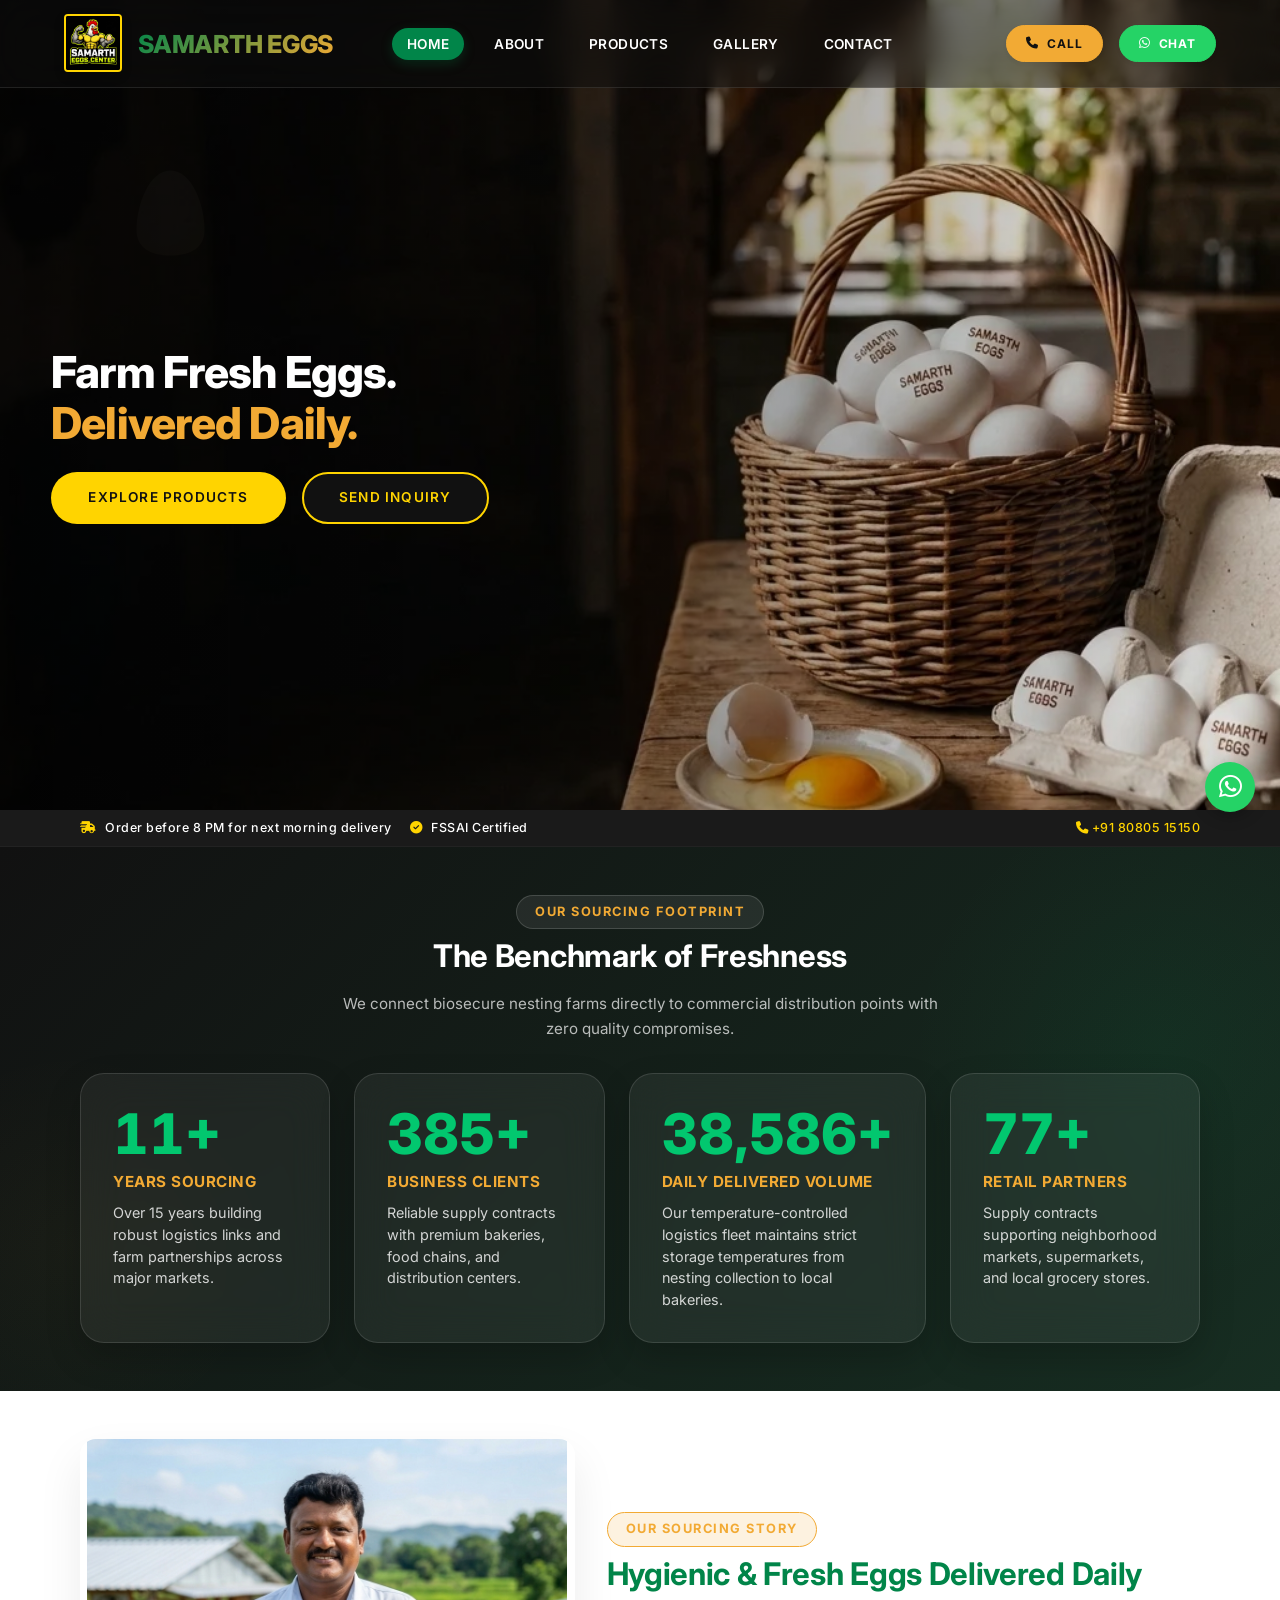
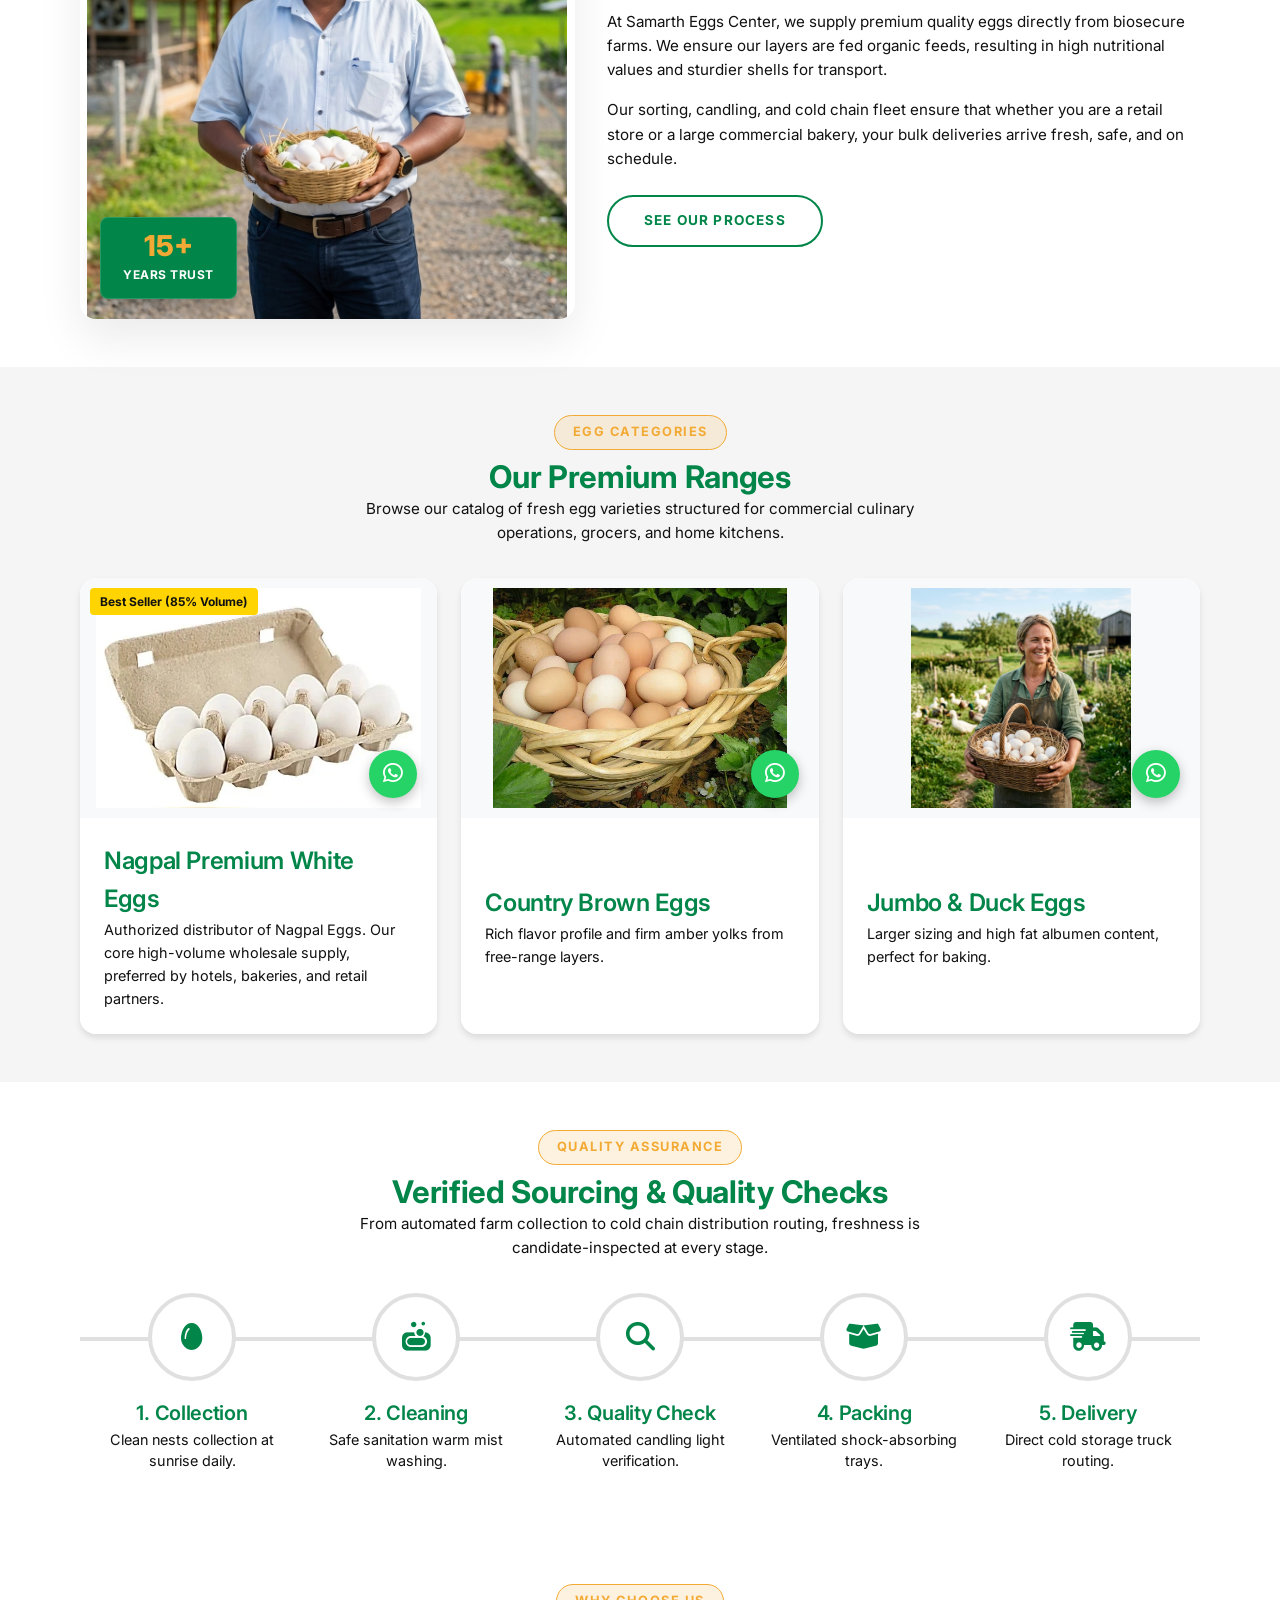
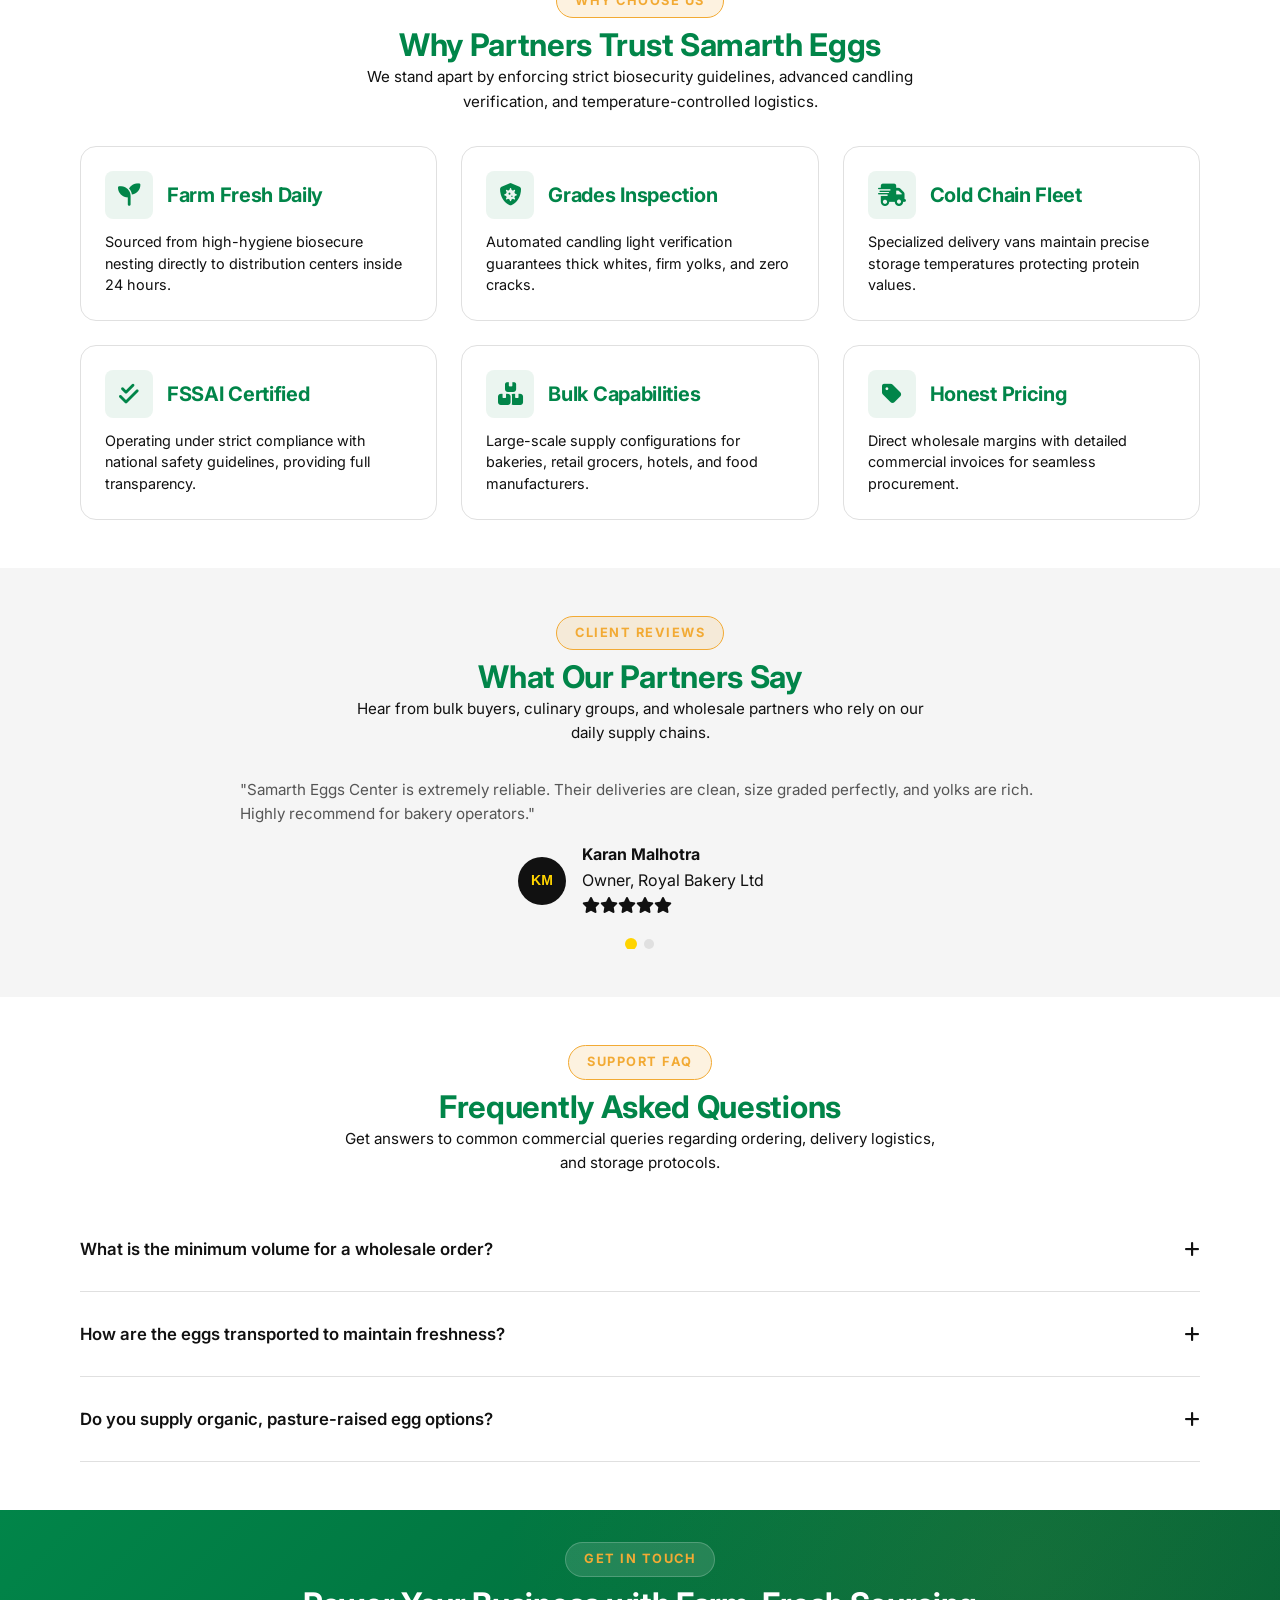
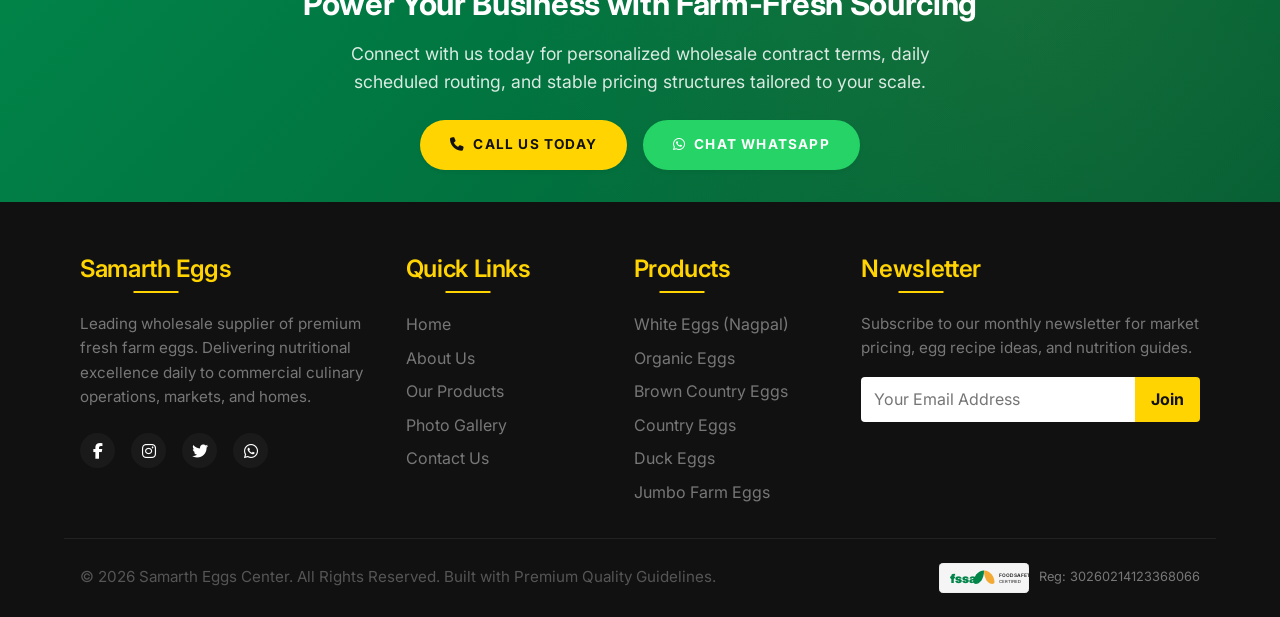
==== commit 36d91241: "fix: place timeline step title on one single line with description stacked underneath on mobile" ====
--- a/index.html
+++ b/index.html
@@ -428,28 +428,38 @@
       <div class="timeline reveal-item">
         <div class="timeline-step">
           <div class="timeline-icon"><i class="fas fa-egg"></i></div>
-          <h3>1. Collection</h3>
-          <p>Clean nests collection at sunrise daily.</p>
+          <div class="timeline-content">
+            <h3>1. Collection</h3>
+            <p>Clean nests collection at sunrise daily.</p>
+          </div>
         </div>
         <div class="timeline-step">
           <div class="timeline-icon"><i class="fas fa-soap"></i></div>
-          <h3>2. Cleaning</h3>
-          <p>Safe sanitation warm mist washing.</p>
+          <div class="timeline-content">
+            <h3>2. Cleaning</h3>
+            <p>Safe sanitation warm mist washing.</p>
+          </div>
         </div>
         <div class="timeline-step">
           <div class="timeline-icon"><i class="fas fa-search"></i></div>
-          <h3>3. Quality Check</h3>
-          <p>Automated candling light verification.</p>
+          <div class="timeline-content">
+            <h3>3. Quality Check</h3>
+            <p>Automated candling light verification.</p>
+          </div>
         </div>
         <div class="timeline-step">
           <div class="timeline-icon"><i class="fas fa-box-open"></i></div>
-          <h3>4. Packing</h3>
-          <p>Ventilated shock-absorbing trays.</p>
+          <div class="timeline-content">
+            <h3>4. Packing</h3>
+            <p>Ventilated shock-absorbing trays.</p>
+          </div>
         </div>
         <div class="timeline-step">
           <div class="timeline-icon"><i class="fas fa-shipping-fast"></i></div>
-          <h3>5. Delivery</h3>
-          <p>Direct cold storage truck routing.</p>
+          <div class="timeline-content">
+            <h3>5. Delivery</h3>
+            <p>Direct cold storage truck routing.</p>
+          </div>
         </div>
       </div>
     </div>
--- a/assets/css/responsive.css
+++ b/assets/css/responsive.css
@@ -259,19 +259,30 @@
   }
 
   .timeline-icon {
-    width: 56px !important;
-    height: 56px !important;
-    min-width: 56px !important;
+    width: 52px !important;
+    height: 52px !important;
+    min-width: 52px !important;
     font-size: 1.25rem !important;
     margin: 0 !important;
     border-width: 3px !important;
     background: rgba(15, 118, 110, 0.08) !important;
+    flex-shrink: 0 !important;
+  }
+
+  .timeline-content {
+    display: flex !important;
+    flex-direction: column !important;
+    align-items: flex-start !important;
+    text-align: left !important;
+    flex: 1 !important;
   }
 
   .timeline-step h3 {
-    font-size: 1.1rem !important;
+    font-size: 1.08rem !important;
+    font-weight: 700 !important;
     margin-bottom: 0.2rem !important;
     text-align: left !important;
+    white-space: nowrap !important;
   }
 
   .timeline-step p {
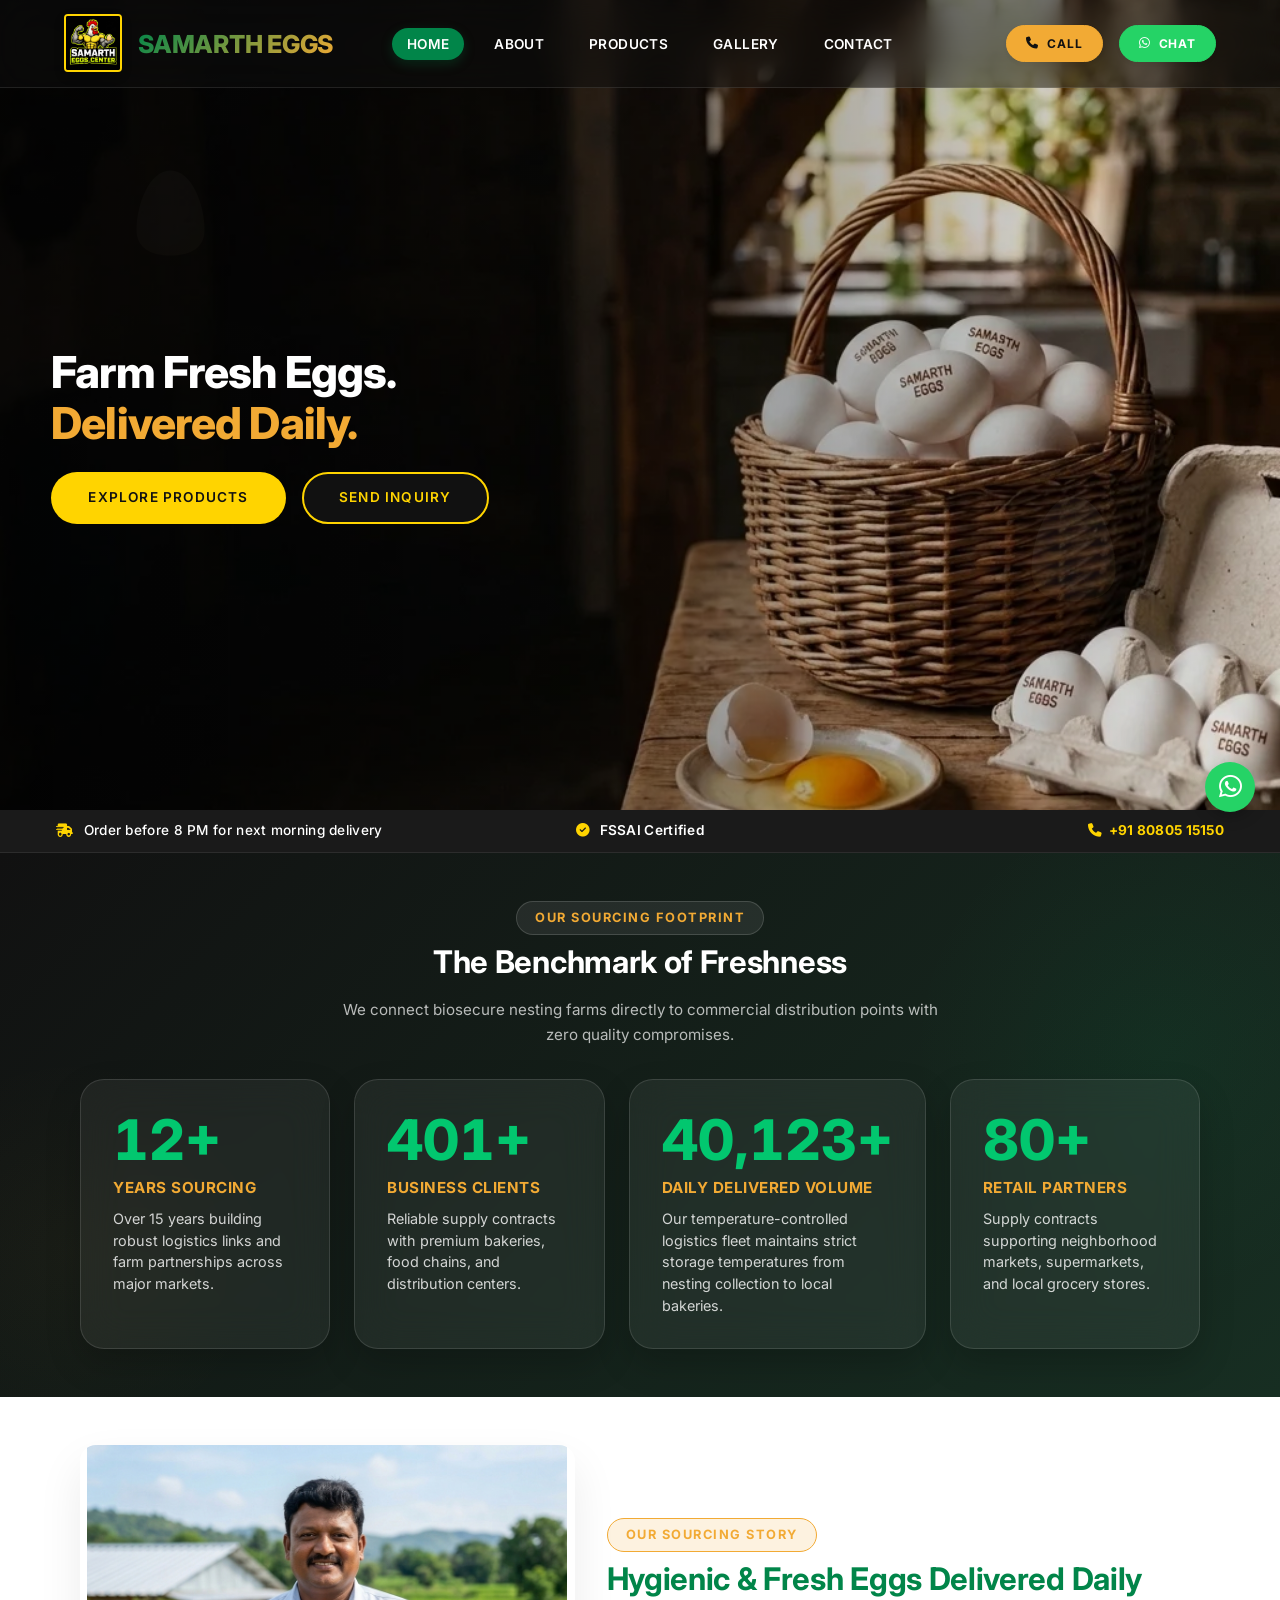
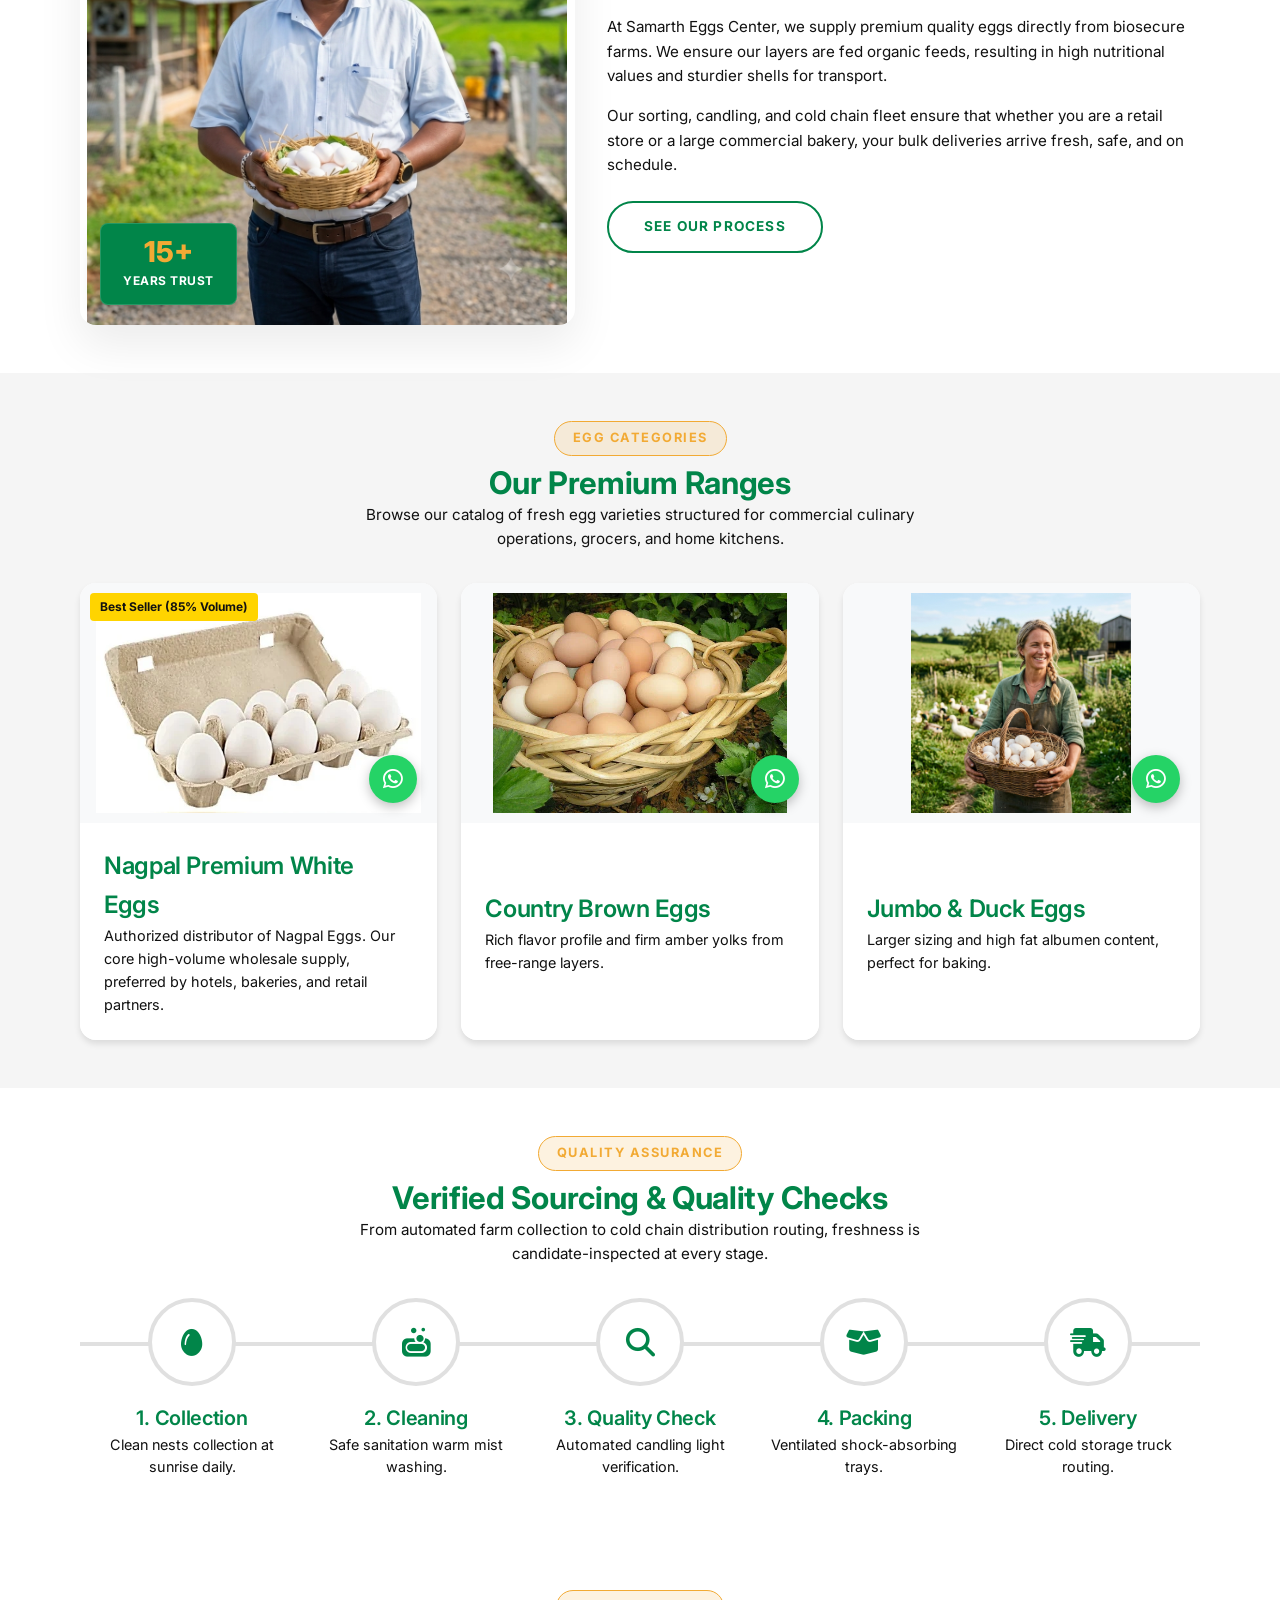
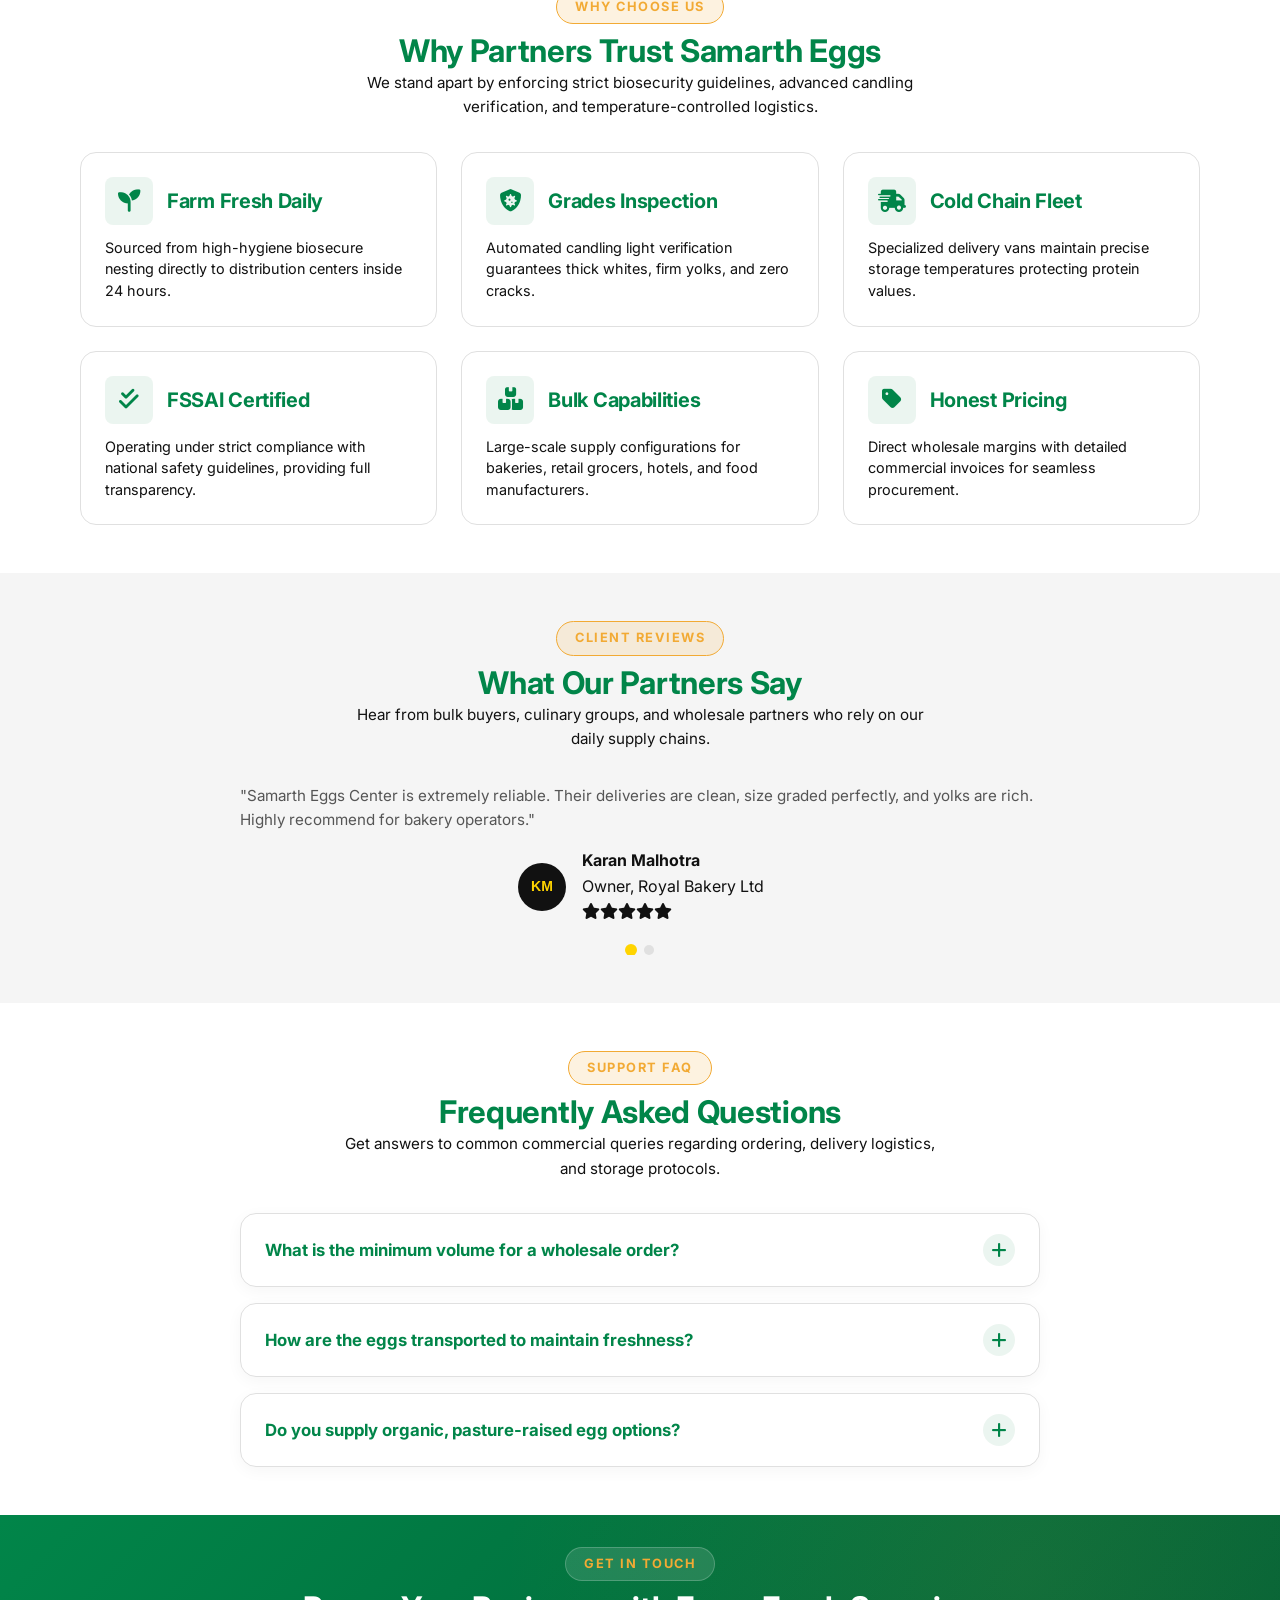
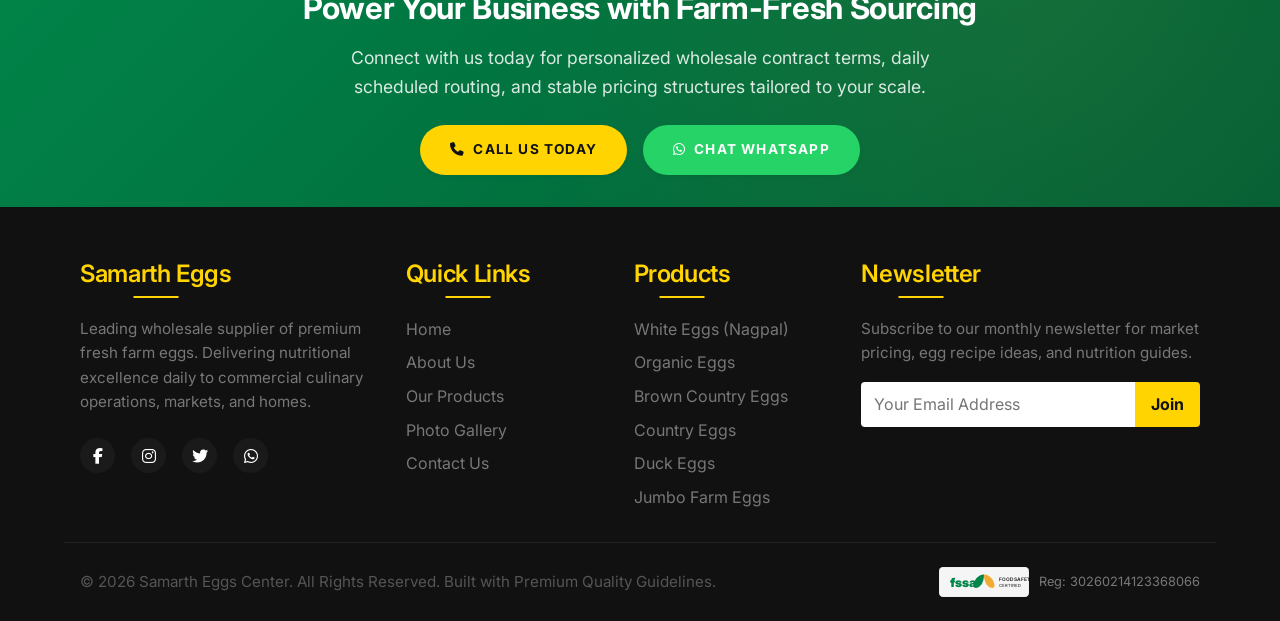
==== commit ba713907: "feat: center FSSAI Certified in desktop top bar using 3-column grid layout" ====
--- a/index.html
+++ b/index.html
@@ -236,12 +236,14 @@
   <!-- Top Alert Bar -->
   <div class="top-bar">
     <div class="container top-bar-content">
-      <div class="top-bar-info">
+      <div class="top-bar-left">
         <span><i class="fas fa-shipping-fast"></i> Order before 8 PM for next morning delivery</span>
+      </div>
+      <div class="top-bar-center">
         <span><i class="fas fa-check-circle"></i> FSSAI Certified</span>
       </div>
-      <div class="top-bar-contact">
-        <a href="tel:+918080515150" style="color: var(--primary);"><i class="fas fa-phone"></i> +91 80805 15150</a>
+      <div class="top-bar-right">
+        <a href="tel:+918080515150"><i class="fas fa-phone"></i> +91 80805 15150</a>
       </div>
     </div>
   </div>
--- a/assets/css/style.css
+++ b/assets/css/style.css
@@ -133,26 +133,46 @@
 .top-bar {
   background-color: var(--dark-light);
   color: var(--white);
-  font-size: 0.78rem;
-  padding: 8px 0;
+  font-size: 0.85rem;
+  padding: 10px 0;
   font-weight: 500;
-  letter-spacing: 0.5px;
-  border-bottom: 1px solid #222;
+  letter-spacing: 0.3px;
+  border-bottom: 1px solid rgba(255, 255, 255, 0.08);
 }
 
 .top-bar-content {
-  display: flex;
-  justify-content: space-between;
-  align-items: center;
-}
-
-.top-bar-info span {
-  margin-right: 15px;
-}
-
-.top-bar-info i {
+  display: grid;
+  grid-template-columns: 1fr auto 1fr;
+  align-items: center;
+  width: 100%;
+}
+
+.top-bar-left {
+  text-align: left;
+}
+
+.top-bar-left i,
+.top-bar-center i {
   color: var(--primary);
-  margin-right: 5px;
+  margin-right: 6px;
+}
+
+.top-bar-center {
+  text-align: center;
+  font-weight: 600;
+}
+
+.top-bar-right {
+  text-align: right;
+}
+
+.top-bar-right a {
+  white-space: nowrap !important;
+  font-weight: 700;
+  color: var(--primary);
+  display: inline-flex;
+  align-items: center;
+  gap: 6px;
 }
 
 /* Navigation Header - Upgraded 2026 Premium Design */
--- a/assets/css/responsive.css
+++ b/assets/css/responsive.css
@@ -327,6 +327,48 @@
     grid-column: span 1 !important;
   }
 
+  /* Top Bar Mobile Notification Alignment */
+  .top-bar {
+    padding: 10px 0 !important;
+  }
+
+  .top-bar-content {
+    display: flex !important;
+    flex-direction: column !important;
+    align-items: center !important;
+    text-align: center !important;
+    gap: 6px !important;
+  }
+
+  .top-bar-left,
+  .top-bar-center,
+  .top-bar-right {
+    text-align: center !important;
+    width: 100% !important;
+  }
+
+  .top-bar-left span,
+  .top-bar-center span {
+    margin-right: 0 !important;
+    white-space: normal !important;
+    text-align: center !important;
+    font-size: 0.8rem !important;
+  }
+
+  .top-bar-right {
+    margin-top: 2px !important;
+  }
+
+  .top-bar-right a {
+    white-space: nowrap !important;
+    font-size: 0.88rem !important;
+    font-weight: 700 !important;
+    display: inline-flex !important;
+    align-items: center !important;
+    gap: 6px !important;
+    color: var(--primary) !important;
+  }
+
   .footer-links {
     align-items: center;
   }
